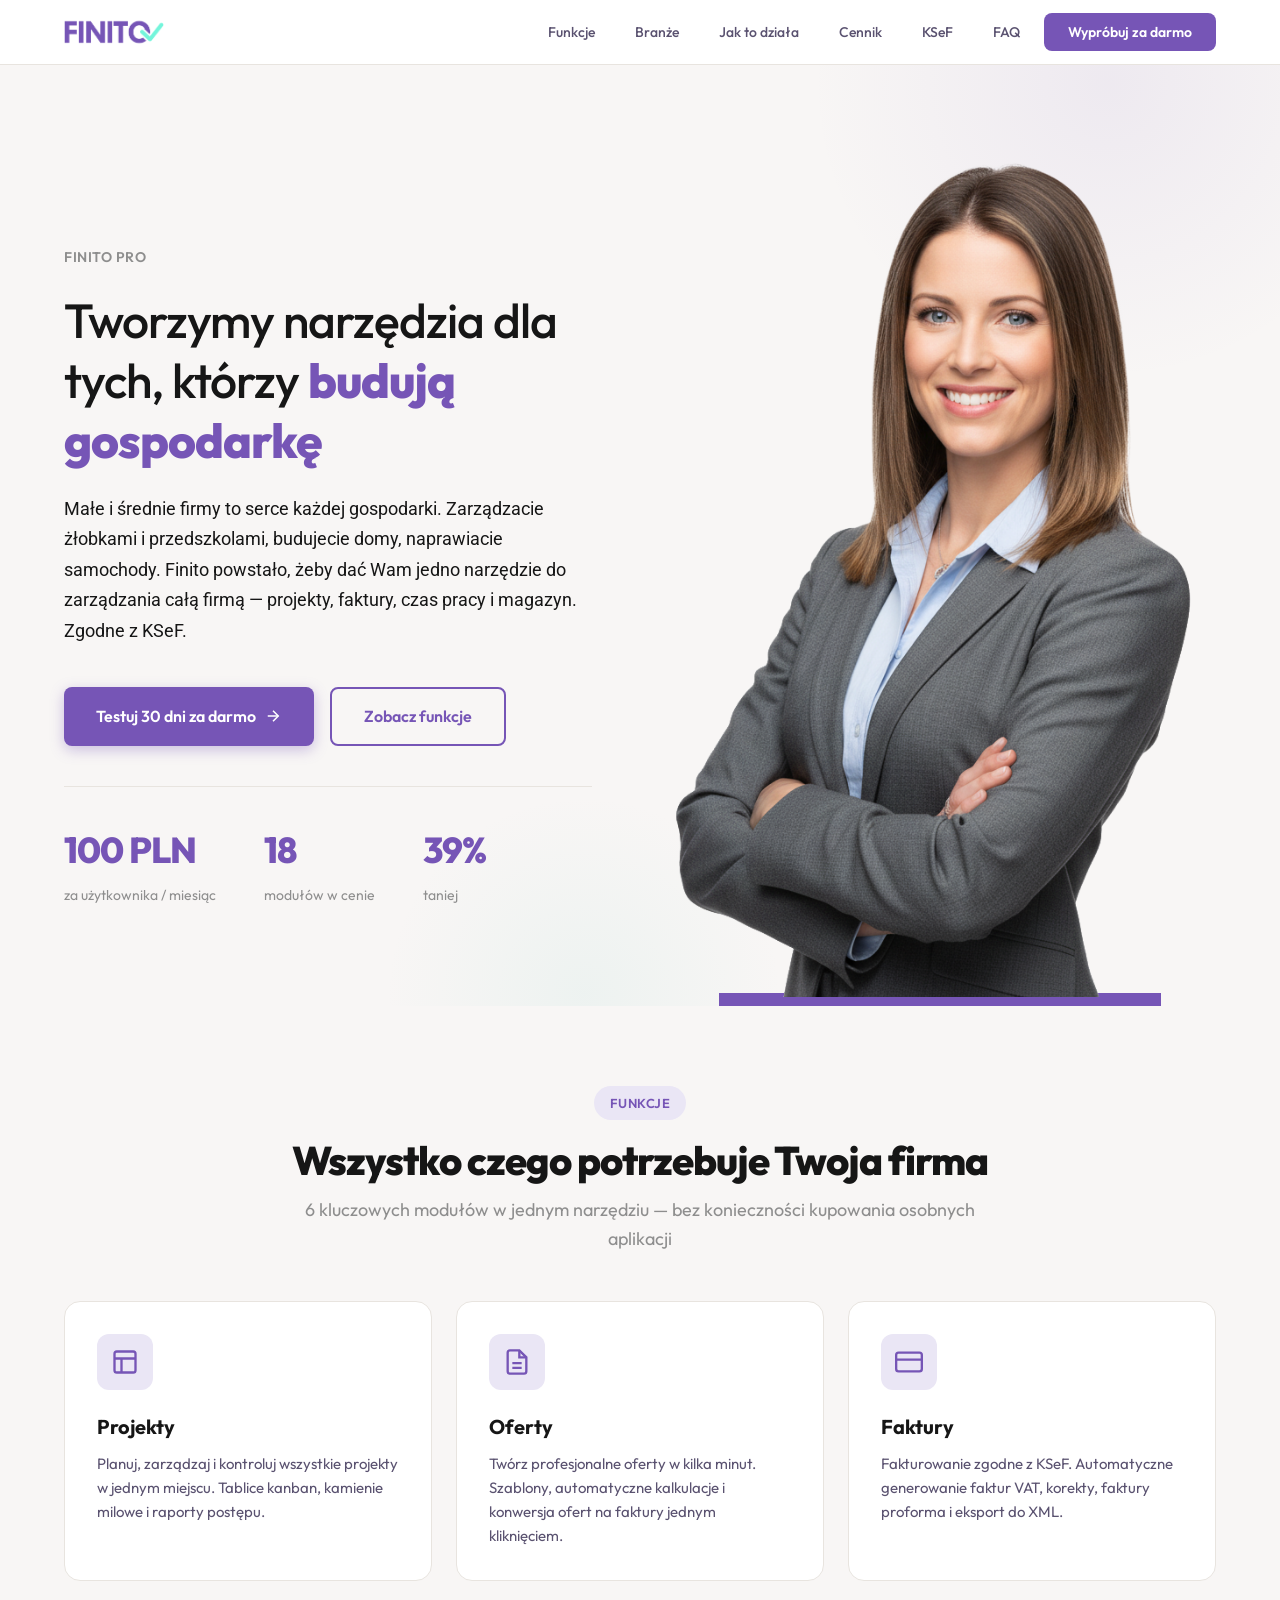
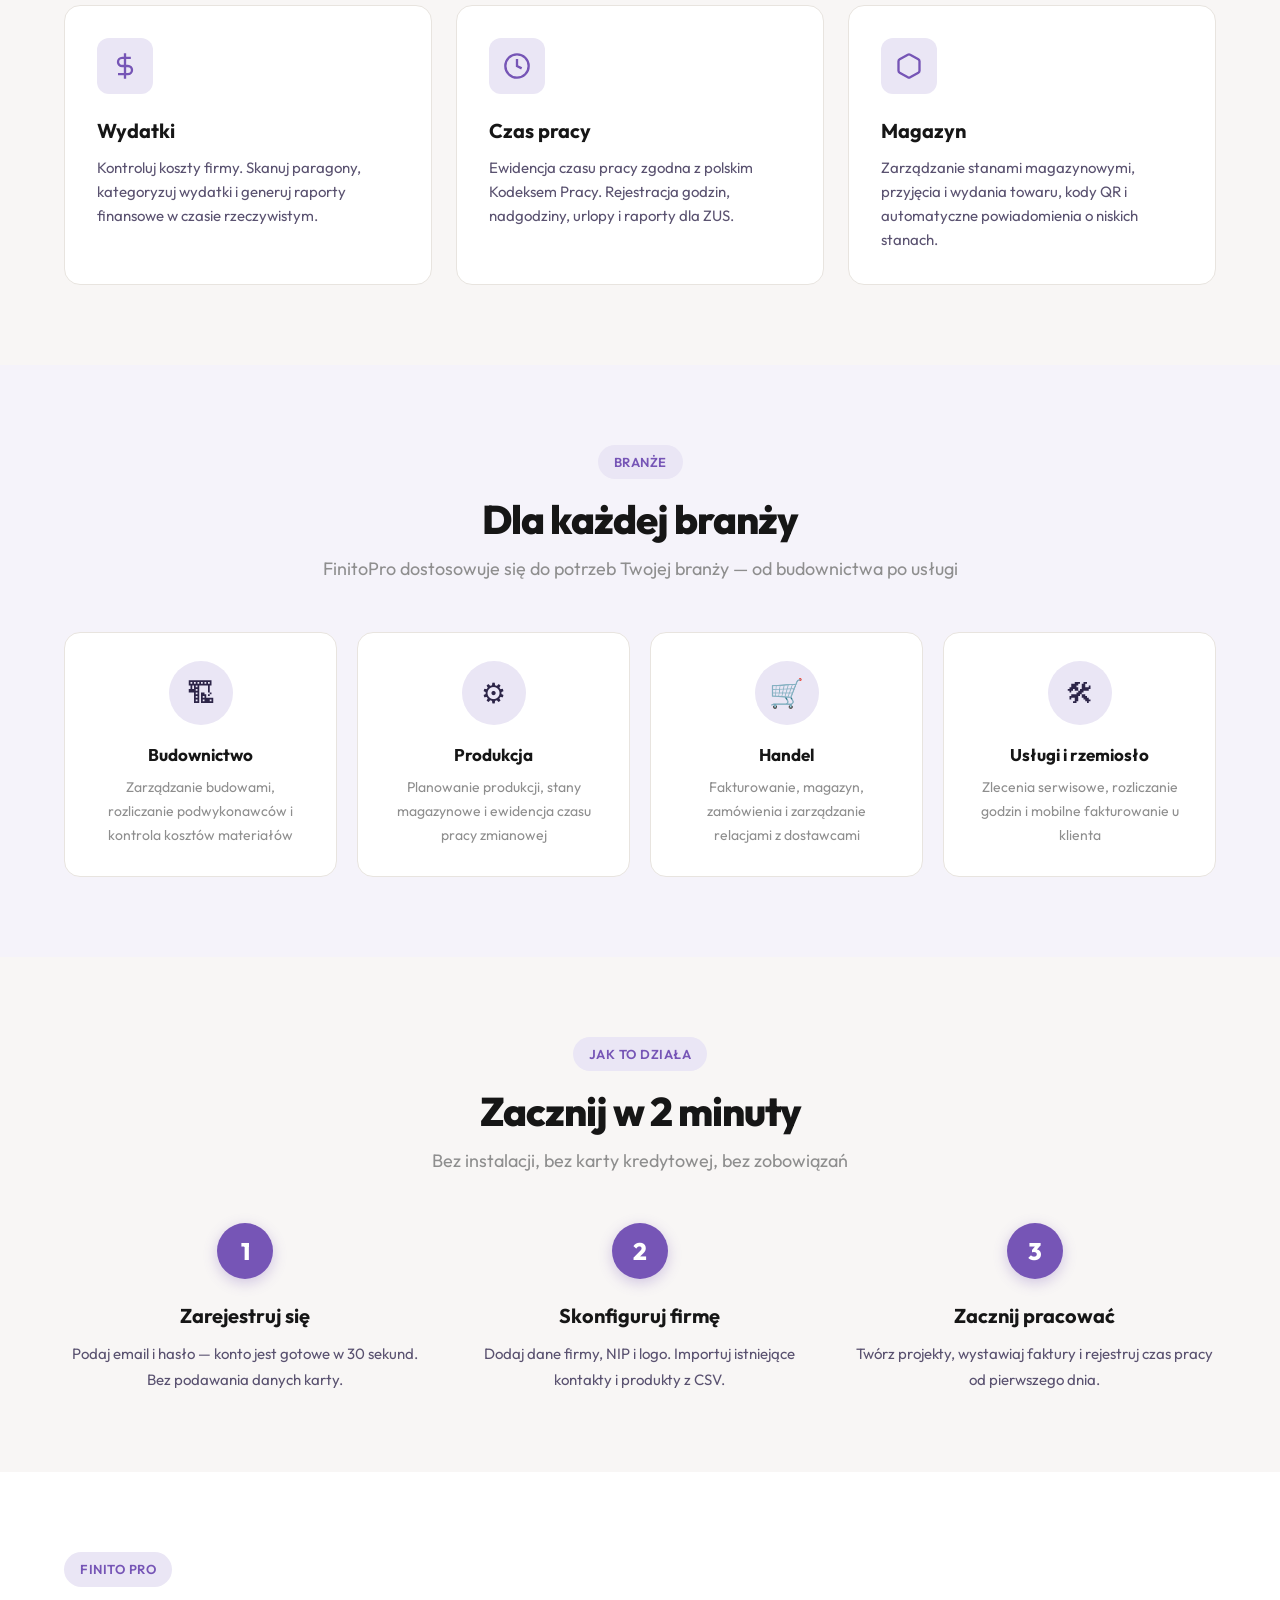
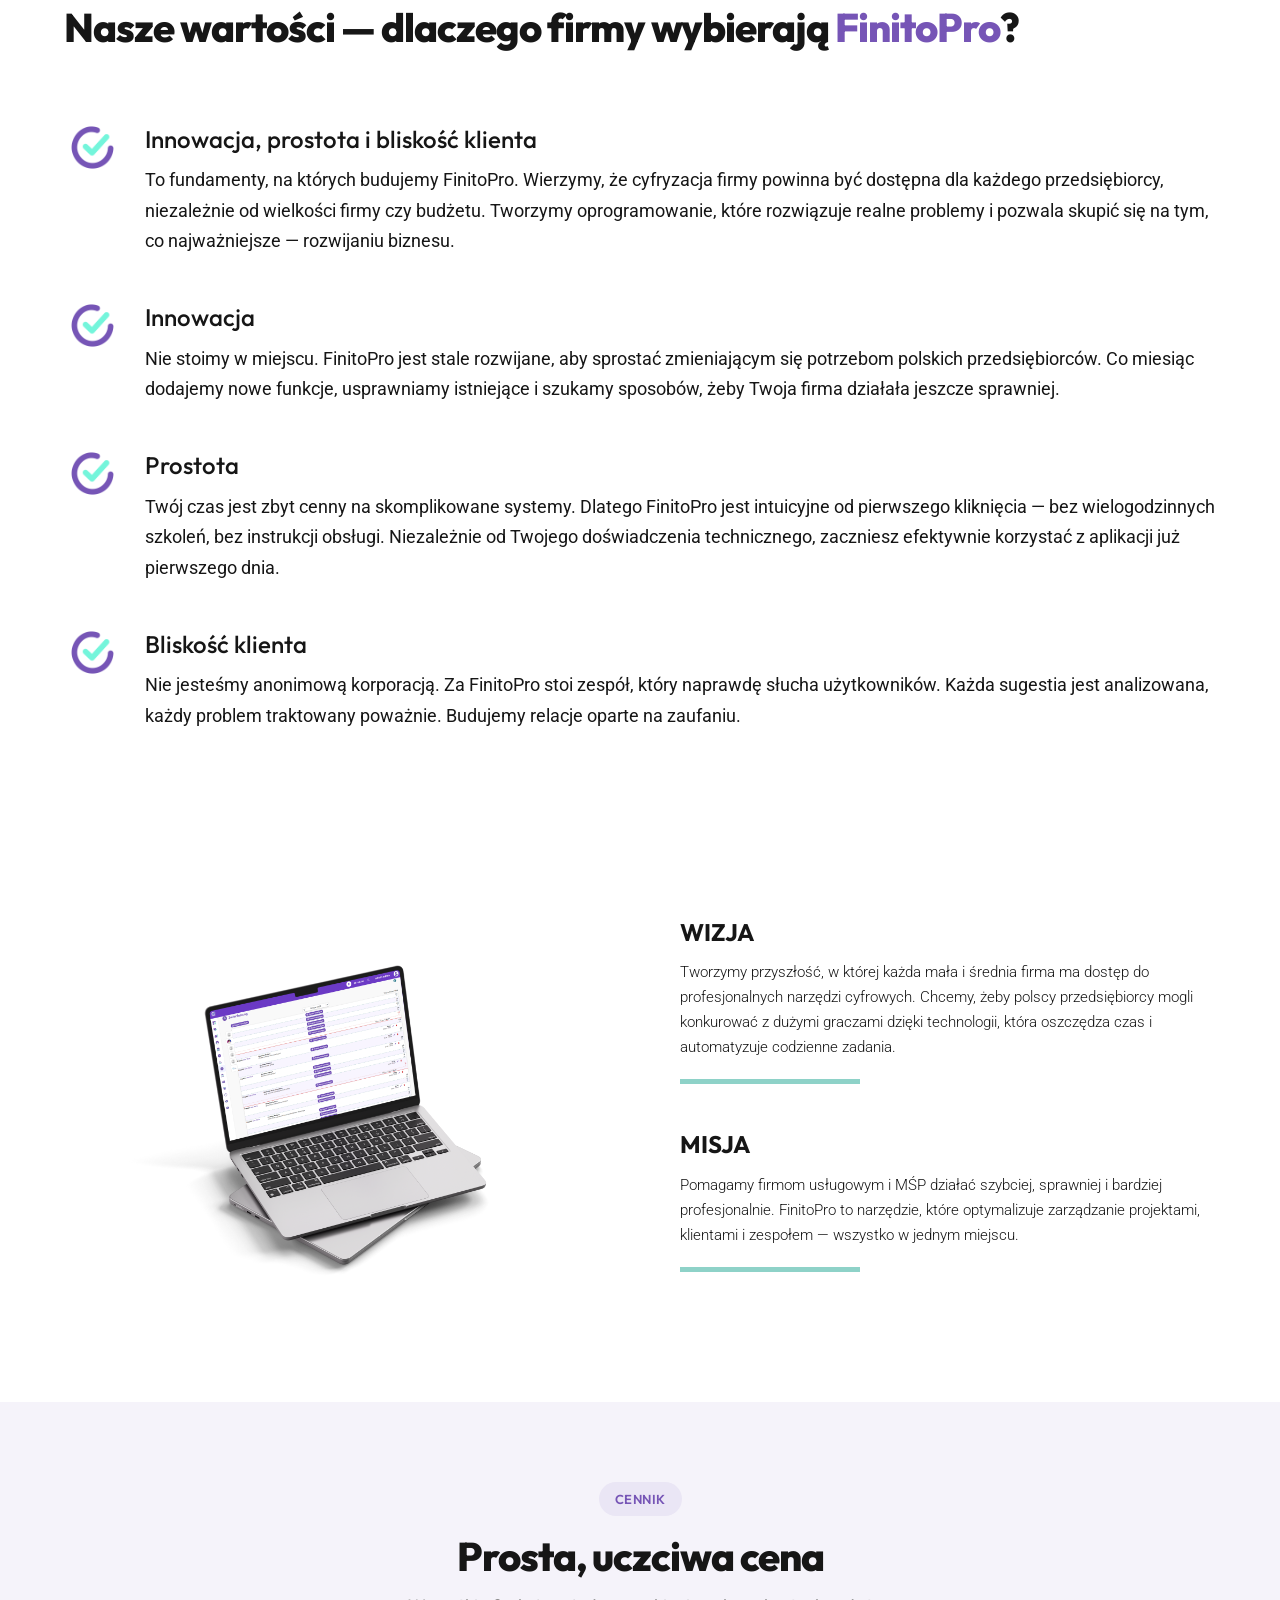
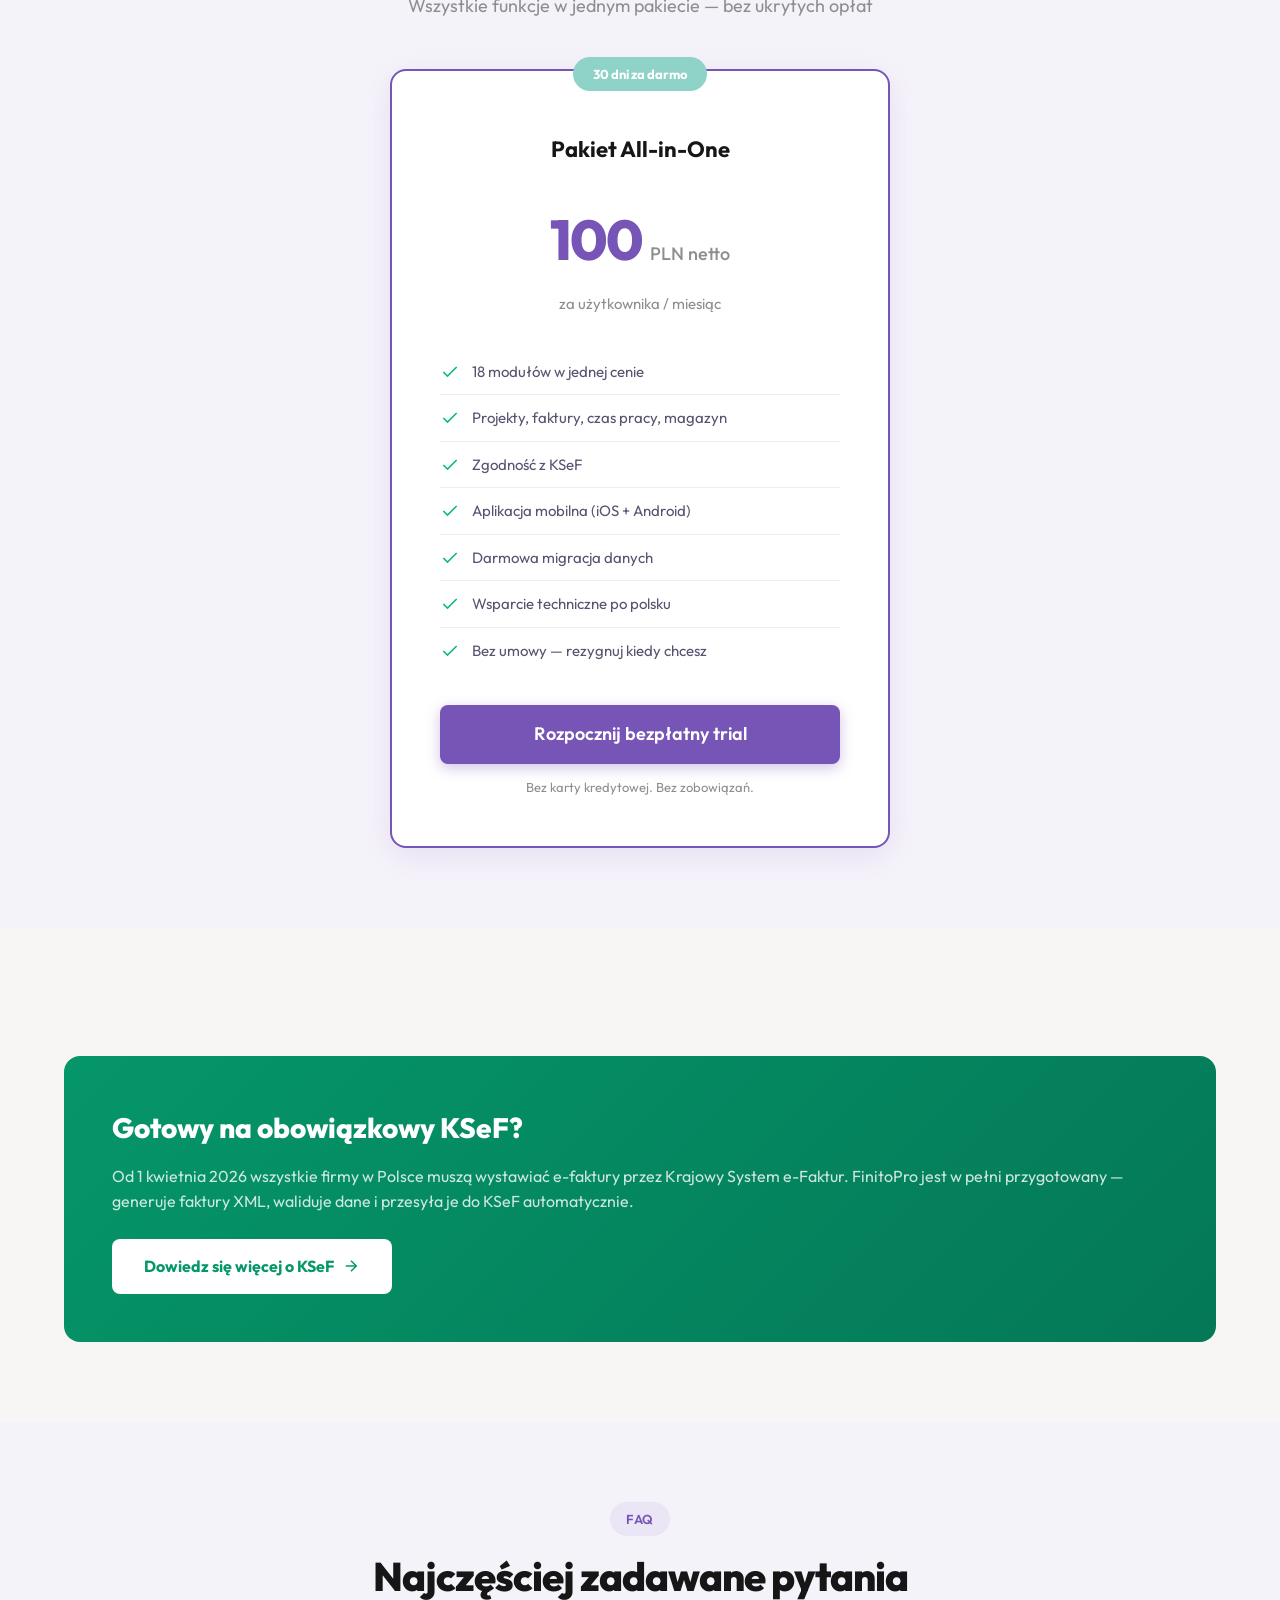
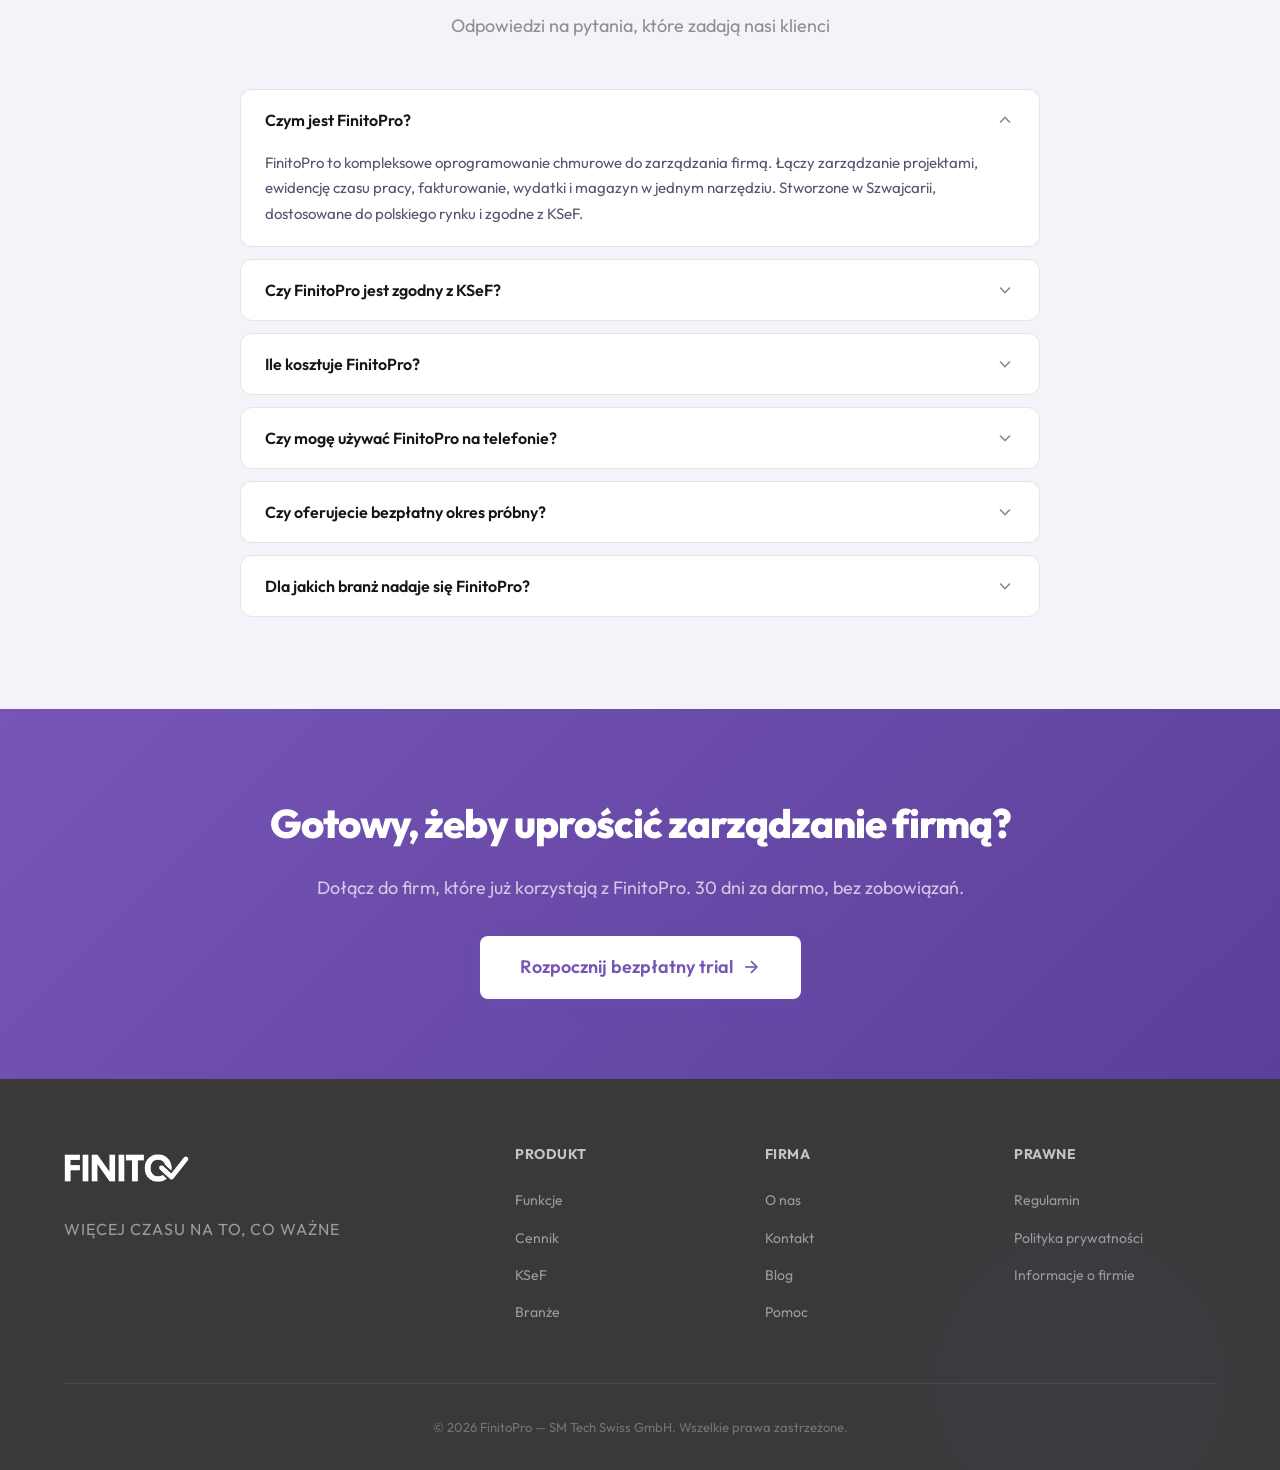
==== index.html @ 20d70a12 "FinitoPro PL SEO - strona z poprawkami SEO i podstrona KSeF - Strona główna z designem dopasowanym d" ====
<!DOCTYPE html>
<html lang="pl">
<head>
  <meta charset="UTF-8">
  <meta name="viewport" content="width=device-width, initial-scale=1.0">

  <!-- SEO: Optimized title tag with brand + USP -->
  <title>FinitoPro — Zarządzanie projektami, czasem pracy i fakturami dla MŚP</title>

  <!-- SEO: Optimized meta description with Polish keywords + CTA -->
  <meta name="description" content="Kompleksowe oprogramowanie dla MŚP. Projekty, czas pracy, faktury, magazyn i wydatki w jednym narzędziu. Zgodne z KSeF. Testuj 30 dni za darmo!">

  <!-- SEO: Keywords meta (low weight but still used) -->
  <meta name="keywords" content="oprogramowanie dla MŚP, program do zarządzania firmą, ewidencja czasu pracy, program do fakturowania, KSeF, zarządzanie projektami, program all-in-one, oprogramowanie chmurowe">

  <!-- SEO: Hreflang tags between .pl and .ch -->
  <link rel="alternate" hreflang="pl" href="https://finitopro.pl/">
  <link rel="alternate" hreflang="de-CH" href="https://finitopro.ch/">
  <link rel="alternate" hreflang="x-default" href="https://finitopro.pl/">

  <!-- SEO: Canonical -->
  <link rel="canonical" href="https://finitopro.pl/">

  <!-- Open Graph -->
  <meta property="og:type" content="website">
  <meta property="og:title" content="FinitoPro — Zarządzanie firmą z jednego narzędzia">
  <meta property="og:description" content="Projekty, faktury, czas pracy i magazyn w jednym. Szwajcarska jakość, polska obsługa. 30 dni za darmo!">
  <meta property="og:url" content="https://finitopro.pl/">
  <meta property="og:site_name" content="FinitoPro">
  <meta property="og:locale" content="pl_PL">

  <!-- Twitter Card -->
  <meta name="twitter:card" content="summary_large_image">
  <meta name="twitter:title" content="FinitoPro — Zarządzanie firmą z jednego narzędzia">
  <meta name="twitter:description" content="Projekty, faktury, czas pracy i magazyn w jednym. Testuj 30 dni za darmo!">

  <!-- Fonts -->
  <link rel="preconnect" href="https://fonts.googleapis.com">
  <link rel="preconnect" href="https://fonts.gstatic.com" crossorigin>
  <link href="https://fonts.googleapis.com/css2?family=Outfit:wght@300;400;500;600;700;800&family=Roboto:wght@400;500&display=swap" rel="stylesheet">

  <!-- Styles -->
  <link rel="stylesheet" href="css/style.css">

  <!-- Schema.org: Organization -->
  <script type="application/ld+json">
  {
    "@context": "https://schema.org",
    "@type": "Organization",
    "name": "FinitoPro",
    "url": "https://finitopro.pl",
    "logo": "https://finitopro.pl/images/logo.svg",
    "description": "Szwajcarskie oprogramowanie do zarządzania firmą — projekty, faktury, czas pracy i magazyn w jednym narzędziu.",
    "address": {
      "@type": "PostalAddress",
      "addressCountry": "CH"
    },
    "sameAs": [
      "https://finitopro.ch",
      "https://www.linkedin.com/company/finitopro",
      "https://www.instagram.com/finitopro"
    ]
  }
  </script>

  <!-- Schema.org: SoftwareApplication -->
  <script type="application/ld+json">
  {
    "@context": "https://schema.org",
    "@type": "SoftwareApplication",
    "name": "FinitoPro",
    "operatingSystem": "Web, iOS, Android",
    "applicationCategory": "BusinessApplication",
    "description": "Kompleksowe oprogramowanie dla MŚP do zarządzania projektami, fakturami, czasem pracy i magazynem.",
    "offers": {
      "@type": "Offer",
      "price": "100",
      "priceCurrency": "PLN",
      "priceValidUntil": "2026-12-31",
      "url": "https://finitopro.pl/#cennik"
    },
    "aggregateRating": {
      "@type": "AggregateRating",
      "ratingValue": "4.7",
      "ratingCount": "320",
      "bestRating": "5"
    }
  }
  </script>

  <!-- Schema.org: FAQPage -->
  <script type="application/ld+json">
  {
    "@context": "https://schema.org",
    "@type": "FAQPage",
    "mainEntity": [
      {
        "@type": "Question",
        "name": "Czym jest FinitoPro?",
        "acceptedAnswer": {
          "@type": "Answer",
          "text": "FinitoPro to kompleksowe oprogramowanie chmurowe do zarządzania firmą. Łączy zarządzanie projektami, ewidencję czasu pracy, fakturowanie, wydatki i magazyn w jednym narzędziu. Stworzone w Szwajcarii, dostosowane do polskiego rynku i zgodne z KSeF."
        }
      },
      {
        "@type": "Question",
        "name": "Czy FinitoPro jest zgodny z KSeF?",
        "acceptedAnswer": {
          "@type": "Answer",
          "text": "Tak, FinitoPro wspiera Krajowy System e-Faktur (KSeF). Generuje faktury w formacie XML zgodnym z wymaganiami Ministerstwa Finansów, automatycznie waliduje dane i przesyła faktury do systemu KSeF."
        }
      },
      {
        "@type": "Question",
        "name": "Ile kosztuje FinitoPro?",
        "acceptedAnswer": {
          "@type": "Answer",
          "text": "FinitoPro kosztuje 100 PLN netto za użytkownika miesięcznie. W cenie zawarte jest wszystkie 18 modułów, wsparcie techniczne i aktualizacje. Dostępny jest 30-dniowy bezpłatny okres próbny bez podawania karty."
        }
      },
      {
        "@type": "Question",
        "name": "Czy mogę używać FinitoPro na telefonie?",
        "acceptedAnswer": {
          "@type": "Answer",
          "text": "Tak, FinitoPro działa w przeglądarce na każdym urządzeniu — komputerze, tablecie i smartfonie. Dodatkowo dostępna jest dedykowana aplikacja mobilna na iOS i Android."
        }
      },
      {
        "@type": "Question",
        "name": "Czy oferujecie bezpłatny okres próbny?",
        "acceptedAnswer": {
          "@type": "Answer",
          "text": "Tak, FinitoPro oferuje 30-dniowy bezpłatny okres próbny ze wszystkimi funkcjami. Nie wymagamy podawania karty kredytowej. Po zakończeniu trialu możesz wykupić subskrypcję lub zrezygnować bez zobowiązań."
        }
      },
      {
        "@type": "Question",
        "name": "Dla jakich branż nadaje się FinitoPro?",
        "acceptedAnswer": {
          "@type": "Answer",
          "text": "FinitoPro sprawdza się w wielu branżach: budownictwo, produkcja, handel, usługi, rzemiosło (malarze, elektrycy, hydraulicy), firmy IT i wiele innych. Każda firma, która potrzebuje zarządzać projektami, czasem i fakturami, skorzysta z FinitoPro."
        }
      }
    ]
  }
  </script>
</head>
<body>

<!-- Navigation -->
<nav class="navbar" id="navbar">
  <div class="nav-container">
    <a href="/" class="nav-logo" aria-label="FinitoPro - strona główna">
      <img src="images/logo.png" alt="FinitoPro logo" height="40" style="height: 40px; width: auto;">
    </a>

    <ul class="nav-links" id="navLinks">
      <li><a href="#funkcje">Funkcje</a></li>
      <li><a href="#branze">Branże</a></li>
      <li><a href="#jak-to-dziala">Jak to działa</a></li>
      <li><a href="#cennik">Cennik</a></li>
      <li><a href="/ksef/">KSeF</a></li>
      <li><a href="#faq">FAQ</a></li>
      <li><a href="https://app.finitopro.ch/login" class="nav-cta">Wypróbuj za darmo</a></li>
    </ul>

    <button class="nav-toggle" id="navToggle" aria-label="Otwórz menu nawigacji">
      <svg width="24" height="24" viewBox="0 0 24 24" fill="none" stroke="currentColor" stroke-width="2">
        <line x1="3" y1="6" x2="21" y2="6"/><line x1="3" y1="12" x2="21" y2="12"/><line x1="3" y1="18" x2="21" y2="18"/>
      </svg>
    </button>
  </div>
</nav>

<!-- Hero Section -->
<header class="hero">
  <div class="container hero-content">
    <div class="hero-text">
      <div class="hero-badge">Finito Pro</div>

      <!-- SEO: H1 with main keyword -->
      <h1>Tworzymy narzędzia dla tych, którzy <span class="highlight">budują gospodarkę</span></h1>

      <p class="hero-subtitle">Małe i średnie firmy to serce każdej gospodarki. Zarządzacie żłobkami i przedszkolami, budujecie domy, naprawiacie samochody. Finito powstało, żeby dać Wam jedno narzędzie do zarządzania całą firmą — projekty, faktury, czas pracy i magazyn. Zgodne z KSeF.</p>

      <div class="hero-buttons">
        <a href="https://app.finitopro.ch/register" class="btn btn-primary">
          Testuj 30 dni za darmo
          <svg width="18" height="18" viewBox="0 0 24 24" fill="none" stroke="currentColor" stroke-width="2"><path d="M5 12h14"/><path d="M12 5l7 7-7 7"/></svg>
        </a>
        <a href="#funkcje" class="btn btn-secondary">
          Zobacz funkcje
        </a>
      </div>

      <div class="hero-stats">
        <div class="hero-stat">
          <div class="hero-stat-value">100 PLN</div>
          <div class="hero-stat-label">za użytkownika / miesiąc</div>
        </div>
        <div class="hero-stat">
          <div class="hero-stat-value">18</div>
          <div class="hero-stat-label">modułów w cenie</div>
        </div>
        <div class="hero-stat">
          <div class="hero-stat-value">39%</div>
          <div class="hero-stat-label">taniej</div>
        </div>
      </div>
    </div>

    <div class="hero-image">
      <img src="images/hero-woman.png" alt="Profesjonalna kobieta biznesu korzystająca z FinitoPro — oprogramowania do zarządzania firmą" width="496" height="764">
      <div class="hero-image-bar"></div>
    </div>
  </div>
</header>

<!-- Modules / Features -->
<section class="section" id="funkcje">
  <div class="container">
    <div class="section-header">
      <div class="section-badge">Funkcje</div>
      <h2 class="section-title">Wszystko czego potrzebuje Twoja firma</h2>
      <p class="section-subtitle">6 kluczowych modułów w jednym narzędziu — bez konieczności kupowania osobnych aplikacji</p>
    </div>

    <div class="modules-grid">
      <div class="module-card">
        <div class="module-icon">
          <svg viewBox="0 0 24 24" fill="none" stroke="currentColor" stroke-width="2"><rect x="3" y="3" width="18" height="18" rx="2"/><path d="M3 9h18"/><path d="M9 21V9"/></svg>
        </div>
        <h3>Projekty</h3>
        <p>Planuj, zarządzaj i kontroluj wszystkie projekty w jednym miejscu. Tablice kanban, kamienie milowe i raporty postępu.</p>
      </div>

      <div class="module-card">
        <div class="module-icon">
          <svg viewBox="0 0 24 24" fill="none" stroke="currentColor" stroke-width="2"><path d="M14 2H6a2 2 0 0 0-2 2v16a2 2 0 0 0 2 2h12a2 2 0 0 0 2-2V8z"/><polyline points="14,2 14,8 20,8"/><line x1="16" y1="13" x2="8" y2="13"/><line x1="16" y1="17" x2="8" y2="17"/></svg>
        </div>
        <h3>Oferty</h3>
        <p>Twórz profesjonalne oferty w kilka minut. Szablony, automatyczne kalkulacje i konwersja ofert na faktury jednym kliknięciem.</p>
      </div>

      <div class="module-card">
        <div class="module-icon">
          <svg viewBox="0 0 24 24" fill="none" stroke="currentColor" stroke-width="2"><rect x="1" y="4" width="22" height="16" rx="2"/><line x1="1" y1="10" x2="23" y2="10"/></svg>
        </div>
        <h3>Faktury</h3>
        <p>Fakturowanie zgodne z KSeF. Automatyczne generowanie faktur VAT, korekty, faktury proforma i eksport do XML.</p>
      </div>

      <div class="module-card">
        <div class="module-icon">
          <svg viewBox="0 0 24 24" fill="none" stroke="currentColor" stroke-width="2"><line x1="12" y1="1" x2="12" y2="23"/><path d="M17 5H9.5a3.5 3.5 0 0 0 0 7h5a3.5 3.5 0 0 1 0 7H6"/></svg>
        </div>
        <h3>Wydatki</h3>
        <p>Kontroluj koszty firmy. Skanuj paragony, kategoryzuj wydatki i generuj raporty finansowe w czasie rzeczywistym.</p>
      </div>

      <div class="module-card">
        <div class="module-icon">
          <svg viewBox="0 0 24 24" fill="none" stroke="currentColor" stroke-width="2"><circle cx="12" cy="12" r="10"/><polyline points="12,6 12,12 16,14"/></svg>
        </div>
        <h3>Czas pracy</h3>
        <p>Ewidencja czasu pracy zgodna z polskim Kodeksem Pracy. Rejestracja godzin, nadgodziny, urlopy i raporty dla ZUS.</p>
      </div>

      <div class="module-card">
        <div class="module-icon">
          <svg viewBox="0 0 24 24" fill="none" stroke="currentColor" stroke-width="2"><path d="M21 16V8a2 2 0 0 0-1-1.73l-7-4a2 2 0 0 0-2 0l-7 4A2 2 0 0 0 3 8v8a2 2 0 0 0 1 1.73l7 4a2 2 0 0 0 2 0l7-4A2 2 0 0 0 21 16z"/></svg>
        </div>
        <h3>Magazyn</h3>
        <p>Zarządzanie stanami magazynowymi, przyjęcia i wydania towaru, kody QR i automatyczne powiadomienia o niskich stanach.</p>
      </div>
    </div>
  </div>
</section>

<!-- Industries -->
<section class="section" id="branze" style="background: var(--primary-bg-light);">
  <div class="container">
    <div class="section-header">
      <div class="section-badge">Branże</div>
      <h2 class="section-title">Dla każdej branży</h2>
      <p class="section-subtitle">FinitoPro dostosowuje się do potrzeb Twojej branży — od budownictwa po usługi</p>
    </div>

    <div class="industries-grid">
      <div class="industry-card">
        <div class="industry-icon" aria-hidden="true">&#127959;</div>
        <h3>Budownictwo</h3>
        <p>Zarządzanie budowami, rozliczanie podwykonawców i kontrola kosztów materiałów</p>
      </div>
      <div class="industry-card">
        <div class="industry-icon" aria-hidden="true">&#9881;</div>
        <h3>Produkcja</h3>
        <p>Planowanie produkcji, stany magazynowe i ewidencja czasu pracy zmianowej</p>
      </div>
      <div class="industry-card">
        <div class="industry-icon" aria-hidden="true">&#128722;</div>
        <h3>Handel</h3>
        <p>Fakturowanie, magazyn, zamówienia i zarządzanie relacjami z dostawcami</p>
      </div>
      <div class="industry-card">
        <div class="industry-icon" aria-hidden="true">&#128736;</div>
        <h3>Usługi i rzemiosło</h3>
        <p>Zlecenia serwisowe, rozliczanie godzin i mobilne fakturowanie u klienta</p>
      </div>
    </div>
  </div>
</section>

<!-- How It Works -->
<section class="section" id="jak-to-dziala">
  <div class="container">
    <div class="section-header">
      <div class="section-badge">Jak to działa</div>
      <h2 class="section-title">Zacznij w 2 minuty</h2>
      <p class="section-subtitle">Bez instalacji, bez karty kredytowej, bez zobowiązań</p>
    </div>

    <div class="steps-grid">
      <div class="step-card">
        <div class="step-number">1</div>
        <h3>Zarejestruj się</h3>
        <p>Podaj email i hasło — konto jest gotowe w 30 sekund. Bez podawania danych karty.</p>
      </div>
      <div class="step-card">
        <div class="step-number">2</div>
        <h3>Skonfiguruj firmę</h3>
        <p>Dodaj dane firmy, NIP i logo. Importuj istniejące kontakty i produkty z CSV.</p>
      </div>
      <div class="step-card">
        <div class="step-number">3</div>
        <h3>Zacznij pracować</h3>
        <p>Twórz projekty, wystawiaj faktury i rejestruj czas pracy od pierwszego dnia.</p>
      </div>
    </div>
  </div>
</section>

<!-- Values Section (matching Figma design) -->
<section class="section" style="background: var(--bg-white);">
  <div class="container">
    <div class="section-header" style="text-align: left; max-width: 100%;">
      <div class="section-badge">Finito Pro</div>
      <h2 class="section-title">Nasze wartości — dlaczego firmy wybierają <span style="font-weight: 800; color: var(--primary);">FinitoPro</span>?</h2>
    </div>

    <div style="max-width: 1200px;">
      <div class="values-item">
        <div class="values-icon">
          <img src="images/checkmark.png" alt="Ikona wartości FinitoPro" width="57" height="57">
        </div>
        <div>
          <h3>Innowacja, prostota i bliskość klienta</h3>
          <p>To fundamenty, na których budujemy FinitoPro. Wierzymy, że cyfryzacja firmy powinna być dostępna dla każdego przedsiębiorcy, niezależnie od wielkości firmy czy budżetu. Tworzymy oprogramowanie, które rozwiązuje realne problemy i pozwala skupić się na tym, co najważniejsze — rozwijaniu biznesu.</p>
        </div>
      </div>

      <div class="values-item">
        <div class="values-icon">
          <img src="images/checkmark.png" alt="Ikona innowacji" width="57" height="57">
        </div>
        <div>
          <h3>Innowacja</h3>
          <p>Nie stoimy w miejscu. FinitoPro jest stale rozwijane, aby sprostać zmieniającym się potrzebom polskich przedsiębiorców. Co miesiąc dodajemy nowe funkcje, usprawniamy istniejące i szukamy sposobów, żeby Twoja firma działała jeszcze sprawniej.</p>
        </div>
      </div>

      <div class="values-item">
        <div class="values-icon">
          <img src="images/checkmark.png" alt="Ikona prostoty" width="57" height="57">
        </div>
        <div>
          <h3>Prostota</h3>
          <p>Twój czas jest zbyt cenny na skomplikowane systemy. Dlatego FinitoPro jest intuicyjne od pierwszego kliknięcia — bez wielogodzinnych szkoleń, bez instrukcji obsługi. Niezależnie od Twojego doświadczenia technicznego, zaczniesz efektywnie korzystać z aplikacji już pierwszego dnia.</p>
        </div>
      </div>

      <div class="values-item">
        <div class="values-icon">
          <img src="images/checkmark.png" alt="Ikona bliskości klienta" width="57" height="57">
        </div>
        <div>
          <h3>Bliskość klienta</h3>
          <p>Nie jesteśmy anonimową korporacją. Za FinitoPro stoi zespół, który naprawdę słucha użytkowników. Każda sugestia jest analizowana, każdy problem traktowany poważnie. Budujemy relacje oparte na zaufaniu.</p>
        </div>
      </div>
    </div>
  </div>
</section>

<!-- Vision & Mission (matching Figma laptop + text layout) -->
<section class="section" style="background: var(--bg-white);">
  <div class="container">
    <div style="display: grid; grid-template-columns: 1fr 1fr; gap: 80px; align-items: start;">
      <div>
        <img src="images/laptop.png" alt="Dashboard FinitoPro — zarządzanie projektami, fakturami i czasem pracy" style="width: 100%; height: auto;">
      </div>
      <div class="vision-grid" style="grid-template-columns: 1fr; gap: 40px;">
        <div class="vision-block">
          <h3>Wizja</h3>
          <p>Tworzymy przyszłość, w której każda mała i średnia firma ma dostęp do profesjonalnych narzędzi cyfrowych. Chcemy, żeby polscy przedsiębiorcy mogli konkurować z dużymi graczami dzięki technologii, która oszczędza czas i automatyzuje codzienne zadania.</p>
          <div class="vision-divider"></div>
        </div>
        <div class="vision-block">
          <h3>Misja</h3>
          <p>Pomagamy firmom usługowym i MŚP działać szybciej, sprawniej i bardziej profesjonalnie. FinitoPro to narzędzie, które optymalizuje zarządzanie projektami, klientami i zespołem — wszystko w jednym miejscu.</p>
          <div class="vision-divider"></div>
        </div>
      </div>
    </div>
  </div>
</section>

<!-- Pricing -->
<section class="section" id="cennik" style="background: var(--primary-bg-light);">
  <div class="container">
    <div class="section-header">
      <div class="section-badge">Cennik</div>
      <h2 class="section-title">Prosta, uczciwa cena</h2>
      <p class="section-subtitle">Wszystkie funkcje w jednym pakiecie — bez ukrytych opłat</p>
    </div>

    <div class="pricing-card">
      <div class="pricing-badge">30 dni za darmo</div>
      <h3 style="font-size: 22px; font-weight: 700; color: var(--text-dark); margin-top: 12px;">Pakiet All-in-One</h3>
      <div class="pricing-price">100 <span>PLN netto</span></div>
      <div class="pricing-period">za użytkownika / miesiąc</div>

      <ul class="pricing-features">
        <li>
          <svg viewBox="0 0 24 24" fill="none" stroke="currentColor" stroke-width="2"><polyline points="20,6 9,17 4,12"/></svg>
          18 modułów w jednej cenie
        </li>
        <li>
          <svg viewBox="0 0 24 24" fill="none" stroke="currentColor" stroke-width="2"><polyline points="20,6 9,17 4,12"/></svg>
          Projekty, faktury, czas pracy, magazyn
        </li>
        <li>
          <svg viewBox="0 0 24 24" fill="none" stroke="currentColor" stroke-width="2"><polyline points="20,6 9,17 4,12"/></svg>
          Zgodność z KSeF
        </li>
        <li>
          <svg viewBox="0 0 24 24" fill="none" stroke="currentColor" stroke-width="2"><polyline points="20,6 9,17 4,12"/></svg>
          Aplikacja mobilna (iOS + Android)
        </li>
        <li>
          <svg viewBox="0 0 24 24" fill="none" stroke="currentColor" stroke-width="2"><polyline points="20,6 9,17 4,12"/></svg>
          Darmowa migracja danych
        </li>
        <li>
          <svg viewBox="0 0 24 24" fill="none" stroke="currentColor" stroke-width="2"><polyline points="20,6 9,17 4,12"/></svg>
          Wsparcie techniczne po polsku
        </li>
        <li>
          <svg viewBox="0 0 24 24" fill="none" stroke="currentColor" stroke-width="2"><polyline points="20,6 9,17 4,12"/></svg>
          Bez umowy — rezygnuj kiedy chcesz
        </li>
      </ul>

      <a href="https://app.finitopro.ch/register" class="btn btn-primary" style="width: 100%; justify-content: center; font-size: 18px;">
        Rozpocznij bezpłatny trial
      </a>
      <p style="font-size: 13px; color: var(--text-muted); margin-top: 12px;">Bez karty kredytowej. Bez zobowiązań.</p>
    </div>
  </div>
</section>

<!-- KSeF Banner -->
<section class="section">
  <div class="container">
    <div class="ksef-banner">
      <div class="ksef-banner-content">
        <h3>Gotowy na obowiązkowy KSeF?</h3>
        <p>Od 1 kwietnia 2026 wszystkie firmy w Polsce muszą wystawiać e-faktury przez Krajowy System e-Faktur. FinitoPro jest w pełni przygotowany — generuje faktury XML, waliduje dane i przesyła je do KSeF automatycznie.</p>
        <a href="/ksef/" class="btn btn-white">
          Dowiedz się więcej o KSeF
          <svg width="18" height="18" viewBox="0 0 24 24" fill="none" stroke="currentColor" stroke-width="2"><path d="M5 12h14"/><path d="M12 5l7 7-7 7"/></svg>
        </a>
      </div>
    </div>
  </div>
</section>

<!-- FAQ -->
<section class="section" id="faq" style="background: var(--primary-bg-light);">
  <div class="container">
    <div class="section-header">
      <div class="section-badge">FAQ</div>
      <h2 class="section-title">Najczęściej zadawane pytania</h2>
      <p class="section-subtitle">Odpowiedzi na pytania, które zadają nasi klienci</p>
    </div>

    <div class="faq-list">
      <div class="faq-item active">
        <button class="faq-question" aria-expanded="true">
          Czym jest FinitoPro?
          <svg viewBox="0 0 24 24" fill="none" stroke="currentColor" stroke-width="2"><path d="M6 9l6 6 6-6"/></svg>
        </button>
        <div class="faq-answer">
          FinitoPro to kompleksowe oprogramowanie chmurowe do zarządzania firmą. Łączy zarządzanie projektami, ewidencję czasu pracy, fakturowanie, wydatki i magazyn w jednym narzędziu. Stworzone w Szwajcarii, dostosowane do polskiego rynku i zgodne z KSeF.
        </div>
      </div>

      <div class="faq-item">
        <button class="faq-question" aria-expanded="false">
          Czy FinitoPro jest zgodny z KSeF?
          <svg viewBox="0 0 24 24" fill="none" stroke="currentColor" stroke-width="2"><path d="M6 9l6 6 6-6"/></svg>
        </button>
        <div class="faq-answer">
          Tak, FinitoPro wspiera Krajowy System e-Faktur (KSeF). Generuje faktury w formacie XML zgodnym z wymaganiami Ministerstwa Finansów, automatycznie waliduje dane i przesyła faktury do systemu KSeF.
        </div>
      </div>

      <div class="faq-item">
        <button class="faq-question" aria-expanded="false">
          Ile kosztuje FinitoPro?
          <svg viewBox="0 0 24 24" fill="none" stroke="currentColor" stroke-width="2"><path d="M6 9l6 6 6-6"/></svg>
        </button>
        <div class="faq-answer">
          FinitoPro kosztuje 100 PLN netto za użytkownika miesięcznie. W cenie zawarte jest wszystkie 18 modułów, wsparcie techniczne i aktualizacje. Dostępny jest 30-dniowy bezpłatny okres próbny bez podawania karty.
        </div>
      </div>

      <div class="faq-item">
        <button class="faq-question" aria-expanded="false">
          Czy mogę używać FinitoPro na telefonie?
          <svg viewBox="0 0 24 24" fill="none" stroke="currentColor" stroke-width="2"><path d="M6 9l6 6 6-6"/></svg>
        </button>
        <div class="faq-answer">
          Tak, FinitoPro działa w przeglądarce na każdym urządzeniu — komputerze, tablecie i smartfonie. Dodatkowo dostępna jest dedykowana aplikacja mobilna na iOS i Android.
        </div>
      </div>

      <div class="faq-item">
        <button class="faq-question" aria-expanded="false">
          Czy oferujecie bezpłatny okres próbny?
          <svg viewBox="0 0 24 24" fill="none" stroke="currentColor" stroke-width="2"><path d="M6 9l6 6 6-6"/></svg>
        </button>
        <div class="faq-answer">
          Tak, FinitoPro oferuje 30-dniowy bezpłatny okres próbny ze wszystkimi funkcjami. Nie wymagamy podawania karty kredytowej. Po zakończeniu trialu możesz wykupić subskrypcję lub zrezygnować bez zobowiązań.
        </div>
      </div>

      <div class="faq-item">
        <button class="faq-question" aria-expanded="false">
          Dla jakich branż nadaje się FinitoPro?
          <svg viewBox="0 0 24 24" fill="none" stroke="currentColor" stroke-width="2"><path d="M6 9l6 6 6-6"/></svg>
        </button>
        <div class="faq-answer">
          FinitoPro sprawdza się w wielu branżach: budownictwo, produkcja, handel, usługi, rzemiosło (malarze, elektrycy, hydraulicy), firmy IT i wiele innych. Każda firma, która potrzebuje zarządzać projektami, czasem i fakturami, skorzysta z FinitoPro.
        </div>
      </div>
    </div>
  </div>
</section>

<!-- CTA -->
<section class="cta-section">
  <div class="container">
    <h2>Gotowy, żeby uprościć zarządzanie firmą?</h2>
    <p>Dołącz do firm, które już korzystają z FinitoPro. 30 dni za darmo, bez zobowiązań.</p>
    <a href="https://app.finitopro.ch/register" class="btn btn-primary">
      Rozpocznij bezpłatny trial
      <svg width="20" height="20" viewBox="0 0 24 24" fill="none" stroke="currentColor" stroke-width="2"><path d="M5 12h14"/><path d="M12 5l7 7-7 7"/></svg>
    </a>
  </div>
</section>

<!-- Footer -->
<footer class="footer">
  <div class="container">
    <div class="footer-grid">
      <div class="footer-brand">
        <a href="/" style="display: block; margin-bottom: 16px;">
          <img src="images/logo.png" alt="FinitoPro" height="50" style="height: 50px; width: auto; filter: brightness(10);">
        </a>
        <p style="text-transform: uppercase; letter-spacing: 1px; font-size: 16px;">Więcej czasu na to, co ważne</p>
      </div>

      <div>
        <h4>Produkt</h4>
        <ul class="footer-links">
          <li><a href="#funkcje">Funkcje</a></li>
          <li><a href="#cennik">Cennik</a></li>
          <li><a href="/ksef/">KSeF</a></li>
          <li><a href="#branze">Branże</a></li>
        </ul>
      </div>

      <div>
        <h4>Firma</h4>
        <ul class="footer-links">
          <li><a href="#">O nas</a></li>
          <li><a href="#">Kontakt</a></li>
          <li><a href="#">Blog</a></li>
          <li><a href="#">Pomoc</a></li>
        </ul>
      </div>

      <div>
        <h4>Prawne</h4>
        <ul class="footer-links">
          <li><a href="#">Regulamin</a></li>
          <li><a href="#">Polityka prywatności</a></li>
          <li><a href="#">Informacje o firmie</a></li>
        </ul>
      </div>
    </div>

    <div class="footer-bottom">
      &copy; 2026 FinitoPro — SM Tech Swiss GmbH. Wszelkie prawa zastrzeżone.
    </div>
  </div>
</footer>

<!-- JavaScript -->
<script>
// Mobile nav toggle
document.getElementById('navToggle').addEventListener('click', function() {
  document.getElementById('navLinks').classList.toggle('open');
});

// Navbar scroll effect
window.addEventListener('scroll', function() {
  document.getElementById('navbar').classList.toggle('scrolled', window.scrollY > 20);
});

// FAQ accordion
document.querySelectorAll('.faq-question').forEach(function(btn) {
  btn.addEventListener('click', function() {
    var item = this.parentElement;
    var isActive = item.classList.contains('active');

    // Close all
    document.querySelectorAll('.faq-item').forEach(function(i) {
      i.classList.remove('active');
      i.querySelector('.faq-question').setAttribute('aria-expanded', 'false');
    });

    // Open clicked if it was closed
    if (!isActive) {
      item.classList.add('active');
      this.setAttribute('aria-expanded', 'true');
    }
  });
});

// Smooth scroll for anchor links
document.querySelectorAll('a[href^="#"]').forEach(function(anchor) {
  anchor.addEventListener('click', function(e) {
    var href = this.getAttribute('href');
    if (href !== '#') {
      e.preventDefault();
      var target = document.querySelector(href);
      if (target) {
        target.scrollIntoView({ behavior: 'smooth', block: 'start' });
        // Close mobile nav
        document.getElementById('navLinks').classList.remove('open');
      }
    }
  });
});
</script>

</body>
</html>
---- css/style.css ----
/* FinitoPro PL — Style Sheet */
/* Palette: Purple theme matching finitopro.pl brand */

:root {
  --primary: #7655b6;
  --primary-dark: #5B3F9A;
  --primary-medium: #8B6BC8;
  --primary-light: #9B7FD4;
  --primary-bg: #eae6f5;
  --primary-bg-light: #f5f3fa;
  --accent: #8ed2c8;
  --accent-orange: #F97316;
  --text-dark: #161616;
  --text: #2d2548;
  --text-secondary: #5a5270;
  --text-muted: #8e8e8e;
  --bg: #f8f6f5;
  --bg-white: #ffffff;
  --border: #e8e4df;
  --border-light: #f0ece8;
  --success: #10B981;
  --success-bg: #ECFDF5;
  --warning: #F59E0B;
  --danger: #EF4444;
  --shadow-sm: 0 1px 2px rgba(118,85,182,0.06);
  --shadow: 0 2px 8px rgba(118,85,182,0.08);
  --shadow-md: 0 4px 16px rgba(118,85,182,0.1);
  --shadow-lg: 0 8px 32px rgba(118,85,182,0.12);
  --radius: 16px;
  --radius-sm: 12px;
  --radius-xs: 8px;
}

* { margin: 0; padding: 0; box-sizing: border-box; }

html { scroll-behavior: smooth; }

body {
  font-family: 'Outfit', -apple-system, BlinkMacSystemFont, sans-serif;
  background: var(--bg);
  color: var(--text);
  line-height: 1.7;
  -webkit-font-smoothing: antialiased;
  -moz-osx-font-smoothing: grayscale;
}

.container {
  max-width: 1200px;
  margin: 0 auto;
  padding: 0 24px;
}

/* ===== NAVIGATION ===== */
.navbar {
  background: rgba(255,255,255,0.92);
  backdrop-filter: blur(20px);
  -webkit-backdrop-filter: blur(20px);
  border-bottom: 1px solid var(--border);
  position: sticky;
  top: 0;
  z-index: 100;
  transition: box-shadow 0.3s ease;
}

.navbar.scrolled {
  box-shadow: var(--shadow-md);
}

.nav-container {
  display: flex;
  align-items: center;
  justify-content: space-between;
  padding: 12px 24px;
  max-width: 1200px;
  margin: 0 auto;
}

.nav-logo {
  display: flex;
  align-items: center;
  gap: 10px;
  text-decoration: none;
  color: var(--primary-dark);
  font-weight: 700;
  font-size: 22px;
  letter-spacing: -0.5px;
}

.nav-logo svg {
  width: 36px;
  height: 36px;
}

.nav-logo span {
  color: var(--primary);
}

.nav-links {
  display: flex;
  align-items: center;
  gap: 8px;
  list-style: none;
}

.nav-links a {
  text-decoration: none;
  color: var(--text-secondary);
  font-size: 14px;
  font-weight: 500;
  padding: 8px 16px;
  border-radius: var(--radius-xs);
  transition: all 0.2s ease;
}

.nav-links a:hover {
  color: var(--primary);
  background: var(--primary-bg-light);
}

.nav-cta {
  background: var(--primary) !important;
  color: white !important;
  padding: 10px 24px !important;
  border-radius: var(--radius-xs) !important;
  font-weight: 600 !important;
}

.nav-cta:hover {
  background: var(--primary-dark) !important;
  transform: translateY(-1px);
}

.nav-toggle {
  display: none;
  background: none;
  border: none;
  cursor: pointer;
  padding: 8px;
  color: var(--text);
}

/* ===== HERO ===== */
.hero {
  background: var(--bg);
  color: var(--text-dark);
  padding: 80px 0 0;
  position: relative;
  overflow: hidden;
}

.hero::before {
  content: '';
  position: absolute;
  top: -30%;
  right: -10%;
  width: 600px;
  height: 600px;
  background: radial-gradient(circle, rgba(118,85,182,0.08) 0%, transparent 70%);
  pointer-events: none;
  animation: blobDrift 20s ease-in-out infinite;
}

.hero::after {
  content: '';
  position: absolute;
  bottom: -20%;
  left: 30%;
  width: 400px;
  height: 400px;
  background: radial-gradient(circle, rgba(142,210,200,0.1) 0%, transparent 70%);
  pointer-events: none;
  animation: blobDrift 15s ease-in-out infinite reverse;
}

@keyframes blobDrift {
  0%, 100% { transform: translate(0, 0) scale(1); }
  33% { transform: translate(30px, -20px) scale(1.05); }
  66% { transform: translate(-20px, 15px) scale(0.95); }
}

.hero-content {
  position: relative;
  z-index: 1;
  display: grid;
  grid-template-columns: 1fr 1fr;
  gap: 48px;
  align-items: center;
}

.hero-text {
  padding-right: 24px;
}

.hero-image {
  position: relative;
}

.hero-image img {
  width: 100%;
  height: auto;
  display: block;
}

.hero-image-bar {
  height: 13px;
  background: var(--primary);
  margin-top: -4px;
  width: 80%;
  margin-left: 10%;
}

.hero-badge {
  display: inline-flex;
  align-items: center;
  gap: 8px;
  font-size: 14px;
  font-weight: 600;
  color: var(--text-muted);
  margin-bottom: 20px;
  text-transform: uppercase;
  letter-spacing: 0.5px;
}

.hero h1 {
  font-size: 48px;
  font-weight: 500;
  letter-spacing: -1px;
  line-height: 1.25;
  margin-bottom: 24px;
  font-family: 'Outfit', sans-serif;
  color: var(--text-dark);
}

.hero h1 .highlight {
  font-weight: 800;
  color: var(--primary);
}

.hero-subtitle {
  font-size: 18px;
  color: var(--text-dark);
  font-weight: 400;
  margin-bottom: 40px;
  line-height: 1.7;
  font-family: 'Roboto', sans-serif;
}

.hero-buttons {
  display: flex;
  gap: 16px;
  flex-wrap: wrap;
}

.btn {
  display: inline-flex;
  align-items: center;
  gap: 8px;
  padding: 14px 32px;
  border-radius: var(--radius-xs);
  font-size: 16px;
  font-weight: 600;
  text-decoration: none;
  transition: all 0.25s ease;
  cursor: pointer;
  border: none;
}

.btn-primary {
  background: var(--primary);
  color: white;
  box-shadow: 0 4px 14px rgba(118,85,182,0.35);
}

.btn-primary:hover {
  background: var(--primary-dark);
  transform: translateY(-2px);
  box-shadow: 0 6px 20px rgba(118,85,182,0.45);
}

.btn-secondary {
  background: transparent;
  color: var(--primary);
  border: 2px solid var(--primary);
}

.btn-secondary:hover {
  background: var(--primary-bg);
  transform: translateY(-2px);
}

.hero-stats {
  display: flex;
  gap: 48px;
  margin-top: 40px;
  padding-top: 32px;
  border-top: 1px solid var(--border);
}

.hero-stat {
  text-align: left;
}

.hero-stat-value {
  font-size: 36px;
  font-weight: 800;
  color: var(--primary);
  letter-spacing: -1px;
}

.hero-stat-label {
  font-size: 14px;
  color: var(--text-muted);
  margin-top: 4px;
}

/* ===== SECTIONS ===== */
.section {
  padding: 80px 0;
}

.section-header {
  text-align: center;
  max-width: 700px;
  margin: 0 auto 48px;
}

.section-badge {
  display: inline-flex;
  align-items: center;
  gap: 6px;
  background: var(--primary-bg);
  color: var(--primary);
  padding: 6px 16px;
  border-radius: 100px;
  font-size: 13px;
  font-weight: 600;
  margin-bottom: 16px;
  text-transform: uppercase;
  letter-spacing: 0.5px;
}

.section-title {
  font-size: 40px;
  font-weight: 800;
  letter-spacing: -1px;
  color: var(--text-dark);
  margin-bottom: 12px;
  line-height: 1.2;
}

.section-subtitle {
  font-size: 18px;
  color: var(--text-muted);
  line-height: 1.6;
}

/* ===== MODULES GRID ===== */
.modules-grid {
  display: grid;
  grid-template-columns: repeat(3, 1fr);
  gap: 24px;
}

.module-card {
  background: var(--bg-white);
  border: 1px solid var(--border);
  border-radius: var(--radius);
  padding: 32px;
  transition: all 0.3s ease;
  position: relative;
  overflow: hidden;
}

.module-card::before {
  content: '';
  position: absolute;
  top: 0;
  left: 0;
  right: 0;
  height: 3px;
  background: linear-gradient(90deg, var(--primary), var(--primary-light));
  transform: scaleX(0);
  transition: transform 0.3s ease;
}

.module-card:hover {
  box-shadow: var(--shadow-md);
  transform: translateY(-4px);
  border-color: var(--primary-bg);
}

.module-card:hover::before {
  transform: scaleX(1);
}

.module-icon {
  width: 56px;
  height: 56px;
  border-radius: var(--radius-sm);
  background: var(--primary-bg);
  display: flex;
  align-items: center;
  justify-content: center;
  margin-bottom: 20px;
  color: var(--primary);
}

.module-icon svg {
  width: 28px;
  height: 28px;
}

.module-card h3 {
  font-size: 20px;
  font-weight: 700;
  margin-bottom: 8px;
  color: var(--text-dark);
}

.module-card p {
  font-size: 15px;
  color: var(--text-secondary);
  line-height: 1.6;
}

/* ===== INDUSTRIES ===== */
.industries-grid {
  display: grid;
  grid-template-columns: repeat(4, 1fr);
  gap: 20px;
}

.industry-card {
  background: var(--bg-white);
  border: 1px solid var(--border);
  border-radius: var(--radius);
  padding: 28px;
  text-align: center;
  transition: all 0.3s ease;
}

.industry-card:hover {
  box-shadow: var(--shadow-md);
  transform: translateY(-4px);
  border-color: var(--primary-bg);
}

.industry-icon {
  width: 64px;
  height: 64px;
  border-radius: 50%;
  background: var(--primary-bg);
  display: flex;
  align-items: center;
  justify-content: center;
  margin: 0 auto 16px;
  font-size: 28px;
}

.industry-card h3 {
  font-size: 17px;
  font-weight: 700;
  margin-bottom: 6px;
  color: var(--text-dark);
}

.industry-card p {
  font-size: 14px;
  color: var(--text-muted);
}

/* ===== HOW IT WORKS ===== */
.steps-grid {
  display: grid;
  grid-template-columns: repeat(3, 1fr);
  gap: 32px;
  position: relative;
}

.step-card {
  text-align: center;
  position: relative;
}

.step-number {
  width: 56px;
  height: 56px;
  border-radius: 50%;
  background: var(--primary);
  color: white;
  font-size: 24px;
  font-weight: 800;
  display: flex;
  align-items: center;
  justify-content: center;
  margin: 0 auto 20px;
  box-shadow: 0 4px 14px rgba(118,85,182,0.3);
}

.step-card h3 {
  font-size: 20px;
  font-weight: 700;
  margin-bottom: 8px;
  color: var(--text-dark);
}

.step-card p {
  font-size: 15px;
  color: var(--text-secondary);
}

/* ===== VALUES ===== */
.values-item {
  display: flex;
  gap: 24px;
  padding: 20px 0;
}

.values-icon {
  width: 57px;
  height: 57px;
  flex-shrink: 0;
}

.values-icon img {
  width: 100%;
  height: 100%;
}

.values-item h3 {
  font-size: 24px;
  font-weight: 500;
  font-family: 'Outfit', sans-serif;
  margin-bottom: 6px;
  color: var(--text-dark);
}

.values-item p {
  font-size: 18px;
  color: var(--text-dark);
  line-height: 1.7;
  font-family: 'Roboto', sans-serif;
}

/* ===== VISION/MISSION ===== */
.vision-section {
  position: relative;
  padding: 80px 0;
}

.vision-grid {
  display: grid;
  grid-template-columns: 1fr 1fr;
  gap: 80px;
}

.vision-block h3 {
  font-size: 24px;
  font-weight: 700;
  text-transform: uppercase;
  margin-bottom: 8px;
  color: var(--text-dark);
}

.vision-block p {
  font-size: 15px;
  font-family: 'Roboto', sans-serif;
  font-weight: 300;
  line-height: 1.65;
  color: var(--text-dark);
}

.vision-divider {
  width: 180px;
  height: 5px;
  background: var(--accent);
  margin-top: 20px;
}

/* ===== WHY FINITO ===== */
.why-section {
  background: var(--bg-white);
  color: var(--text-dark);
}

.why-grid {
  display: grid;
  grid-template-columns: repeat(3, 1fr);
  gap: 24px;
}

.why-card {
  background: var(--bg);
  border: 1px solid var(--border);
  border-radius: var(--radius);
  padding: 32px;
  transition: all 0.3s ease;
}

.why-card:hover {
  box-shadow: var(--shadow-md);
  transform: translateY(-4px);
}

.why-card .icon {
  font-size: 32px;
  margin-bottom: 16px;
}

.why-card h3 {
  font-size: 18px;
  font-weight: 700;
  margin-bottom: 8px;
}

.why-card p {
  font-size: 15px;
  color: var(--text-secondary);
  line-height: 1.6;
}

/* ===== PRICING ===== */
.pricing-card {
  background: var(--bg-white);
  border: 2px solid var(--primary);
  border-radius: var(--radius);
  padding: 48px;
  max-width: 500px;
  margin: 0 auto;
  text-align: center;
  box-shadow: var(--shadow-lg);
  position: relative;
}

.pricing-badge {
  position: absolute;
  top: -14px;
  left: 50%;
  transform: translateX(-50%);
  background: var(--accent);
  color: white;
  padding: 6px 20px;
  border-radius: 100px;
  font-size: 13px;
  font-weight: 700;
}

.pricing-price {
  font-size: 56px;
  font-weight: 800;
  color: var(--primary);
  letter-spacing: -2px;
  margin: 24px 0 4px;
}

.pricing-price span {
  font-size: 18px;
  font-weight: 500;
  color: var(--text-muted);
  letter-spacing: 0;
}

.pricing-period {
  font-size: 15px;
  color: var(--text-muted);
  margin-bottom: 32px;
}

.pricing-features {
  list-style: none;
  text-align: left;
  margin-bottom: 32px;
}

.pricing-features li {
  display: flex;
  align-items: center;
  gap: 12px;
  padding: 10px 0;
  font-size: 15px;
  color: var(--text-secondary);
  border-bottom: 1px solid var(--border-light);
}

.pricing-features li:last-child {
  border-bottom: none;
}

.pricing-features li svg {
  width: 20px;
  height: 20px;
  color: var(--success);
  flex-shrink: 0;
}

/* ===== FAQ ===== */
.faq-list {
  max-width: 800px;
  margin: 0 auto;
}

.faq-item {
  background: var(--bg-white);
  border: 1px solid var(--border);
  border-radius: var(--radius-sm);
  margin-bottom: 12px;
  overflow: hidden;
  transition: box-shadow 0.2s ease;
}

.faq-item:hover {
  box-shadow: var(--shadow);
}

.faq-question {
  width: 100%;
  padding: 20px 24px;
  background: none;
  border: none;
  cursor: pointer;
  display: flex;
  align-items: center;
  justify-content: space-between;
  font-size: 16px;
  font-weight: 600;
  color: var(--text-dark);
  text-align: left;
  font-family: inherit;
  transition: color 0.2s ease;
}

.faq-question:hover {
  color: var(--primary);
}

.faq-question svg {
  width: 20px;
  height: 20px;
  color: var(--text-muted);
  transition: transform 0.3s ease;
  flex-shrink: 0;
}

.faq-item.active .faq-question svg {
  transform: rotate(180deg);
}

.faq-answer {
  padding: 0 24px 20px;
  font-size: 15px;
  color: var(--text-secondary);
  line-height: 1.7;
  display: none;
}

.faq-item.active .faq-answer {
  display: block;
}

/* ===== KSeF BANNER ===== */
.ksef-banner {
  background: linear-gradient(135deg, #059669 0%, #047857 100%);
  border-radius: var(--radius);
  padding: 48px;
  color: white;
  display: flex;
  align-items: center;
  gap: 40px;
  margin-top: 48px;
}

.ksef-banner-content {
  flex: 1;
}

.ksef-banner h3 {
  font-size: 28px;
  font-weight: 800;
  margin-bottom: 12px;
}

.ksef-banner p {
  font-size: 16px;
  color: rgba(255,255,255,0.8);
  line-height: 1.6;
  margin-bottom: 24px;
}

.btn-white {
  background: white;
  color: #059669;
  font-weight: 700;
}

.btn-white:hover {
  background: #f0fdf4;
  transform: translateY(-2px);
}

/* ===== CTA SECTION ===== */
.cta-section {
  background: linear-gradient(135deg, var(--primary) 0%, var(--primary-dark) 100%);
  color: white;
  text-align: center;
  padding: 80px 0;
}

.cta-section h2 {
  font-size: 40px;
  font-weight: 800;
  margin-bottom: 16px;
  letter-spacing: -1px;
}

.cta-section p {
  font-size: 18px;
  color: rgba(255,255,255,0.7);
  margin-bottom: 32px;
}

.cta-section .btn-primary {
  background: white;
  color: var(--primary);
  font-size: 18px;
  padding: 16px 40px;
}

.cta-section .btn-primary:hover {
  background: #f5f3fa;
  color: var(--primary-dark);
}

/* ===== FOOTER ===== */
.footer {
  background: #393939;
  color: white;
  padding: 64px 0 32px;
  position: relative;
  overflow: hidden;
}

.footer::after {
  content: '';
  position: absolute;
  top: 0;
  right: -100px;
  width: 600px;
  height: 600px;
  background: radial-gradient(circle, rgba(118,85,182,0.08) 0%, transparent 60%);
  pointer-events: none;
  transform: rotate(52deg);
}

.footer-grid {
  display: grid;
  grid-template-columns: 2fr 1fr 1fr 1fr;
  gap: 48px;
  margin-bottom: 48px;
}

.footer-brand p {
  font-size: 14px;
  color: rgba(255,255,255,0.5);
  margin-top: 16px;
  line-height: 1.6;
}

.footer h4 {
  font-size: 14px;
  font-weight: 700;
  text-transform: uppercase;
  letter-spacing: 0.5px;
  margin-bottom: 20px;
  color: rgba(255,255,255,0.7);
}

.footer-links {
  list-style: none;
}

.footer-links li {
  margin-bottom: 10px;
}

.footer-links a {
  color: rgba(255,255,255,0.5);
  text-decoration: none;
  font-size: 14px;
  transition: color 0.2s ease;
}

.footer-links a:hover {
  color: var(--primary-light);
}

.footer-bottom {
  padding-top: 32px;
  border-top: 1px solid rgba(255,255,255,0.08);
  text-align: center;
  font-size: 13px;
  color: rgba(255,255,255,0.3);
}

/* ===== KSeF PAGE SPECIFIC ===== */
.ksef-hero {
  background: linear-gradient(135deg, #047857 0%, #065f46 50%, #064e3b 100%);
}

.ksef-timeline {
  position: relative;
  max-width: 700px;
  margin: 0 auto;
}

.timeline-item {
  display: flex;
  gap: 24px;
  padding-bottom: 32px;
  position: relative;
}

.timeline-item::before {
  content: '';
  position: absolute;
  left: 23px;
  top: 48px;
  bottom: 0;
  width: 2px;
  background: var(--border);
}

.timeline-item:last-child::before {
  display: none;
}

.timeline-dot {
  width: 48px;
  height: 48px;
  border-radius: 50%;
  background: var(--primary-bg);
  display: flex;
  align-items: center;
  justify-content: center;
  flex-shrink: 0;
  color: var(--primary);
  font-weight: 800;
  font-size: 14px;
  z-index: 1;
}

.timeline-dot.active {
  background: var(--primary);
  color: white;
  box-shadow: 0 0 0 6px var(--primary-bg);
}

.timeline-dot.danger {
  background: var(--danger);
  color: white;
  box-shadow: 0 0 0 6px #FEE2E2;
}

.timeline-content h3 {
  font-size: 18px;
  font-weight: 700;
  margin-bottom: 4px;
  color: var(--text-dark);
}

.timeline-content .date {
  font-size: 14px;
  font-weight: 600;
  color: var(--primary);
  margin-bottom: 8px;
}

.timeline-content p {
  font-size: 15px;
  color: var(--text-secondary);
  line-height: 1.6;
}

.ksef-features-grid {
  display: grid;
  grid-template-columns: repeat(2, 1fr);
  gap: 24px;
}

.ksef-feature-card {
  background: var(--bg-white);
  border: 1px solid var(--border);
  border-radius: var(--radius);
  padding: 32px;
  transition: all 0.3s ease;
}

.ksef-feature-card:hover {
  box-shadow: var(--shadow-md);
  transform: translateY(-4px);
}

.ksef-feature-card .icon {
  font-size: 32px;
  margin-bottom: 16px;
}

.ksef-feature-card h3 {
  font-size: 18px;
  font-weight: 700;
  margin-bottom: 8px;
  color: var(--text-dark);
}

.ksef-feature-card p {
  font-size: 15px;
  color: var(--text-secondary);
  line-height: 1.6;
}

/* ===== RESPONSIVE ===== */
@media (max-width: 1024px) {
  .modules-grid { grid-template-columns: repeat(2, 1fr); }
  .industries-grid { grid-template-columns: repeat(2, 1fr); }
  .why-grid { grid-template-columns: repeat(2, 1fr); }
  .footer-grid { grid-template-columns: repeat(2, 1fr); }
  .ksef-features-grid { grid-template-columns: 1fr; }
}

@media (max-width: 768px) {
  .nav-links { display: none; }
  .nav-toggle { display: block; }
  .nav-links.open {
    display: flex;
    flex-direction: column;
    position: absolute;
    top: 100%;
    left: 0;
    right: 0;
    background: white;
    padding: 16px;
    border-bottom: 1px solid var(--border);
    box-shadow: var(--shadow-md);
  }

  .hero { padding: 40px 0 0; }
  .hero-content { grid-template-columns: 1fr; }
  .hero-text { padding-right: 0; text-align: center; }
  .hero-image { max-width: 400px; margin: 0 auto; }
  .hero h1 { font-size: 32px; }
  .hero-subtitle { font-size: 16px; }
  .hero-stats { flex-direction: column; gap: 16px; align-items: center; }
  .hero-stat { text-align: center; }
  .hero-buttons { flex-direction: column; align-items: center; }

  .section { padding: 50px 0; }
  .section-title { font-size: 28px; }

  .modules-grid { grid-template-columns: 1fr; }
  .industries-grid { grid-template-columns: repeat(2, 1fr); }
  .steps-grid { grid-template-columns: 1fr; }
  .why-grid { grid-template-columns: 1fr; }
  .footer-grid { grid-template-columns: 1fr; }

  .ksef-banner { flex-direction: column; padding: 32px; }
  .pricing-card { padding: 32px; }
  .cta-section h2 { font-size: 28px; }
}

@media (max-width: 480px) {
  .industries-grid { grid-template-columns: 1fr; }
  .hero h1 { font-size: 28px; }
  .pricing-price { font-size: 44px; }
}
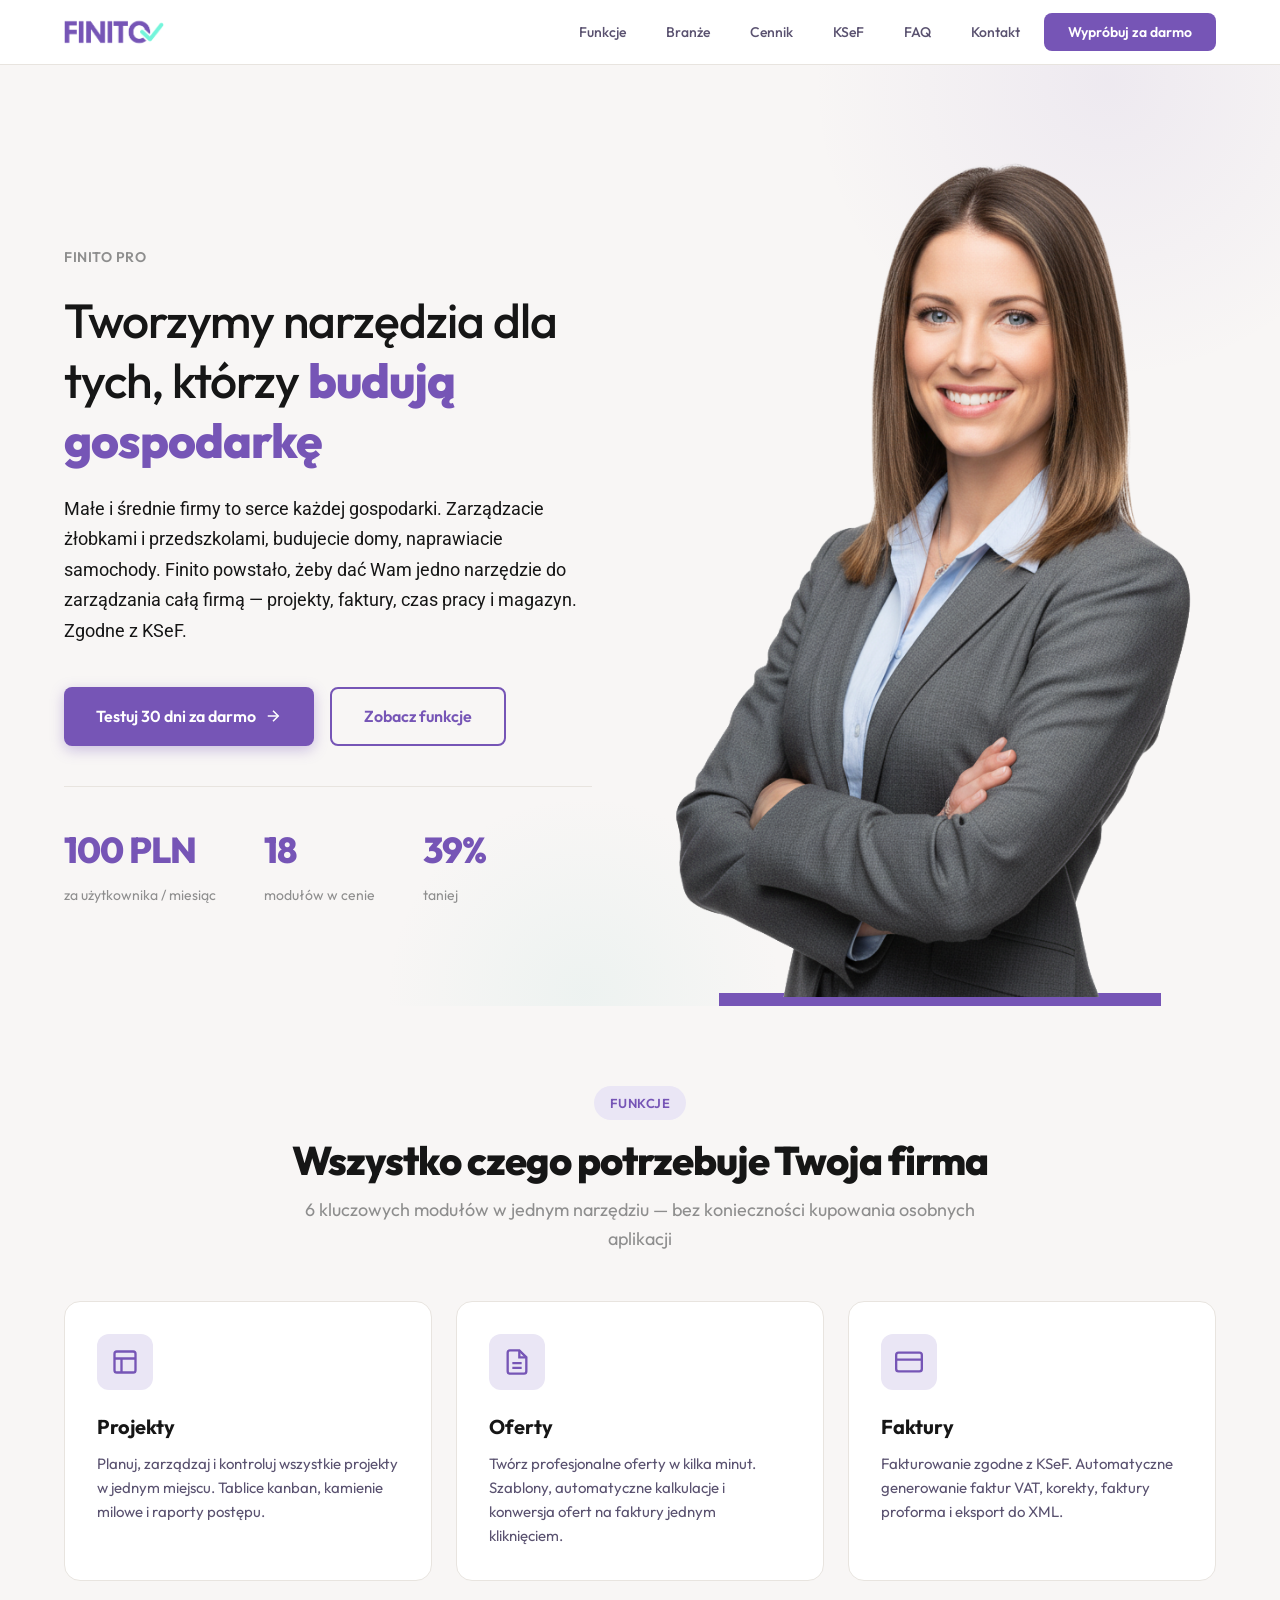
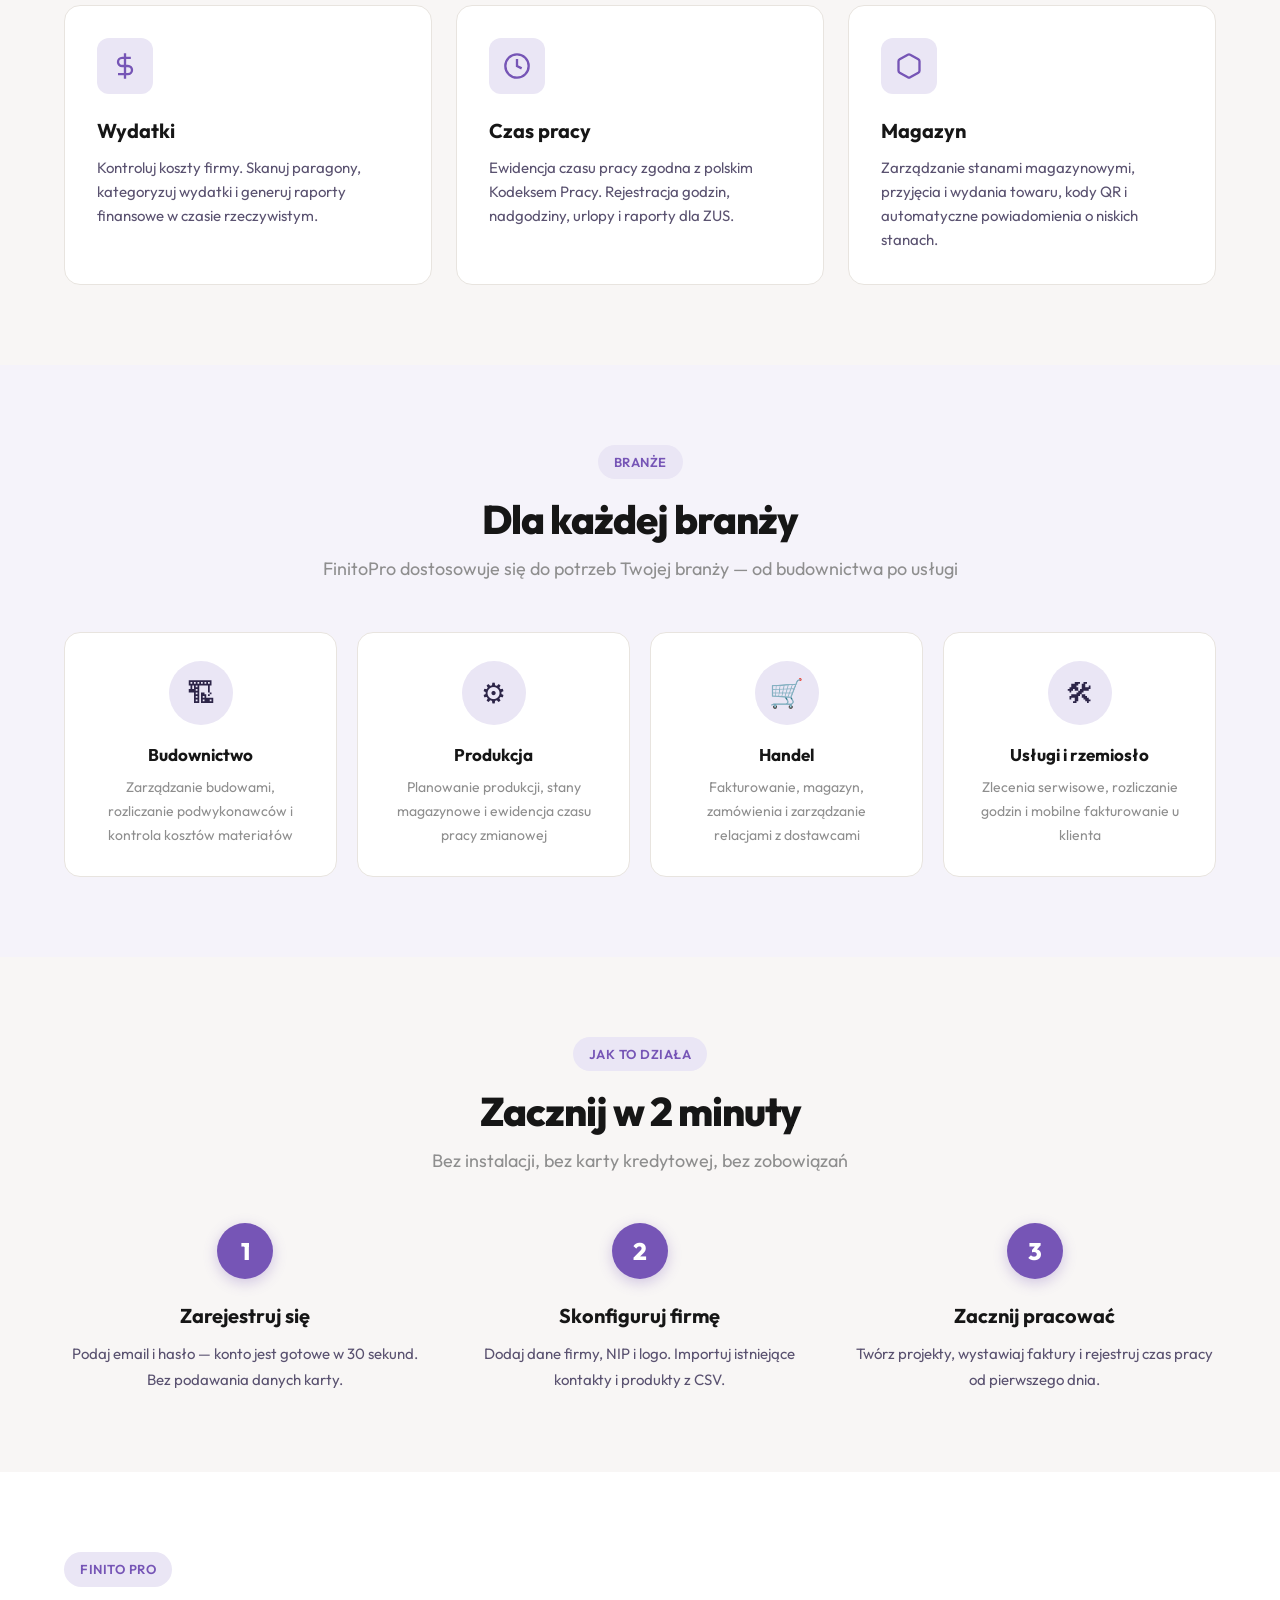
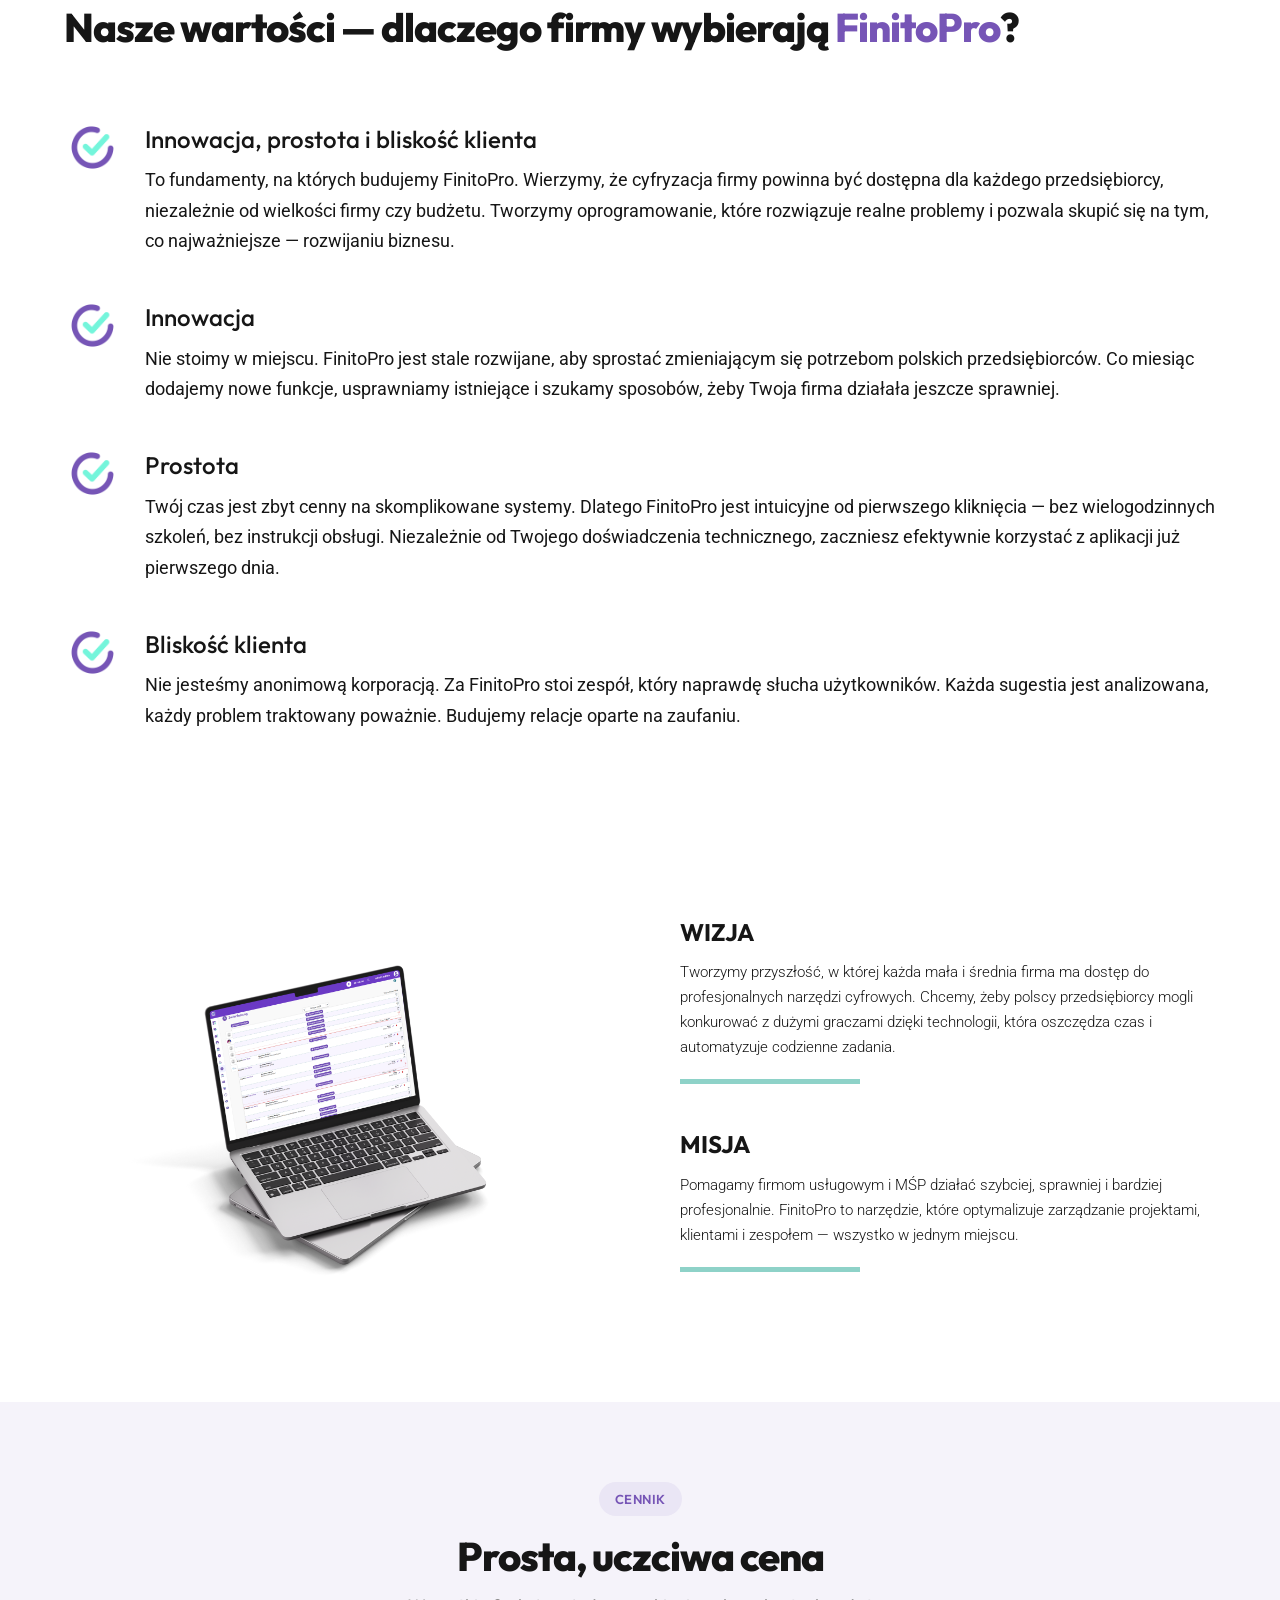
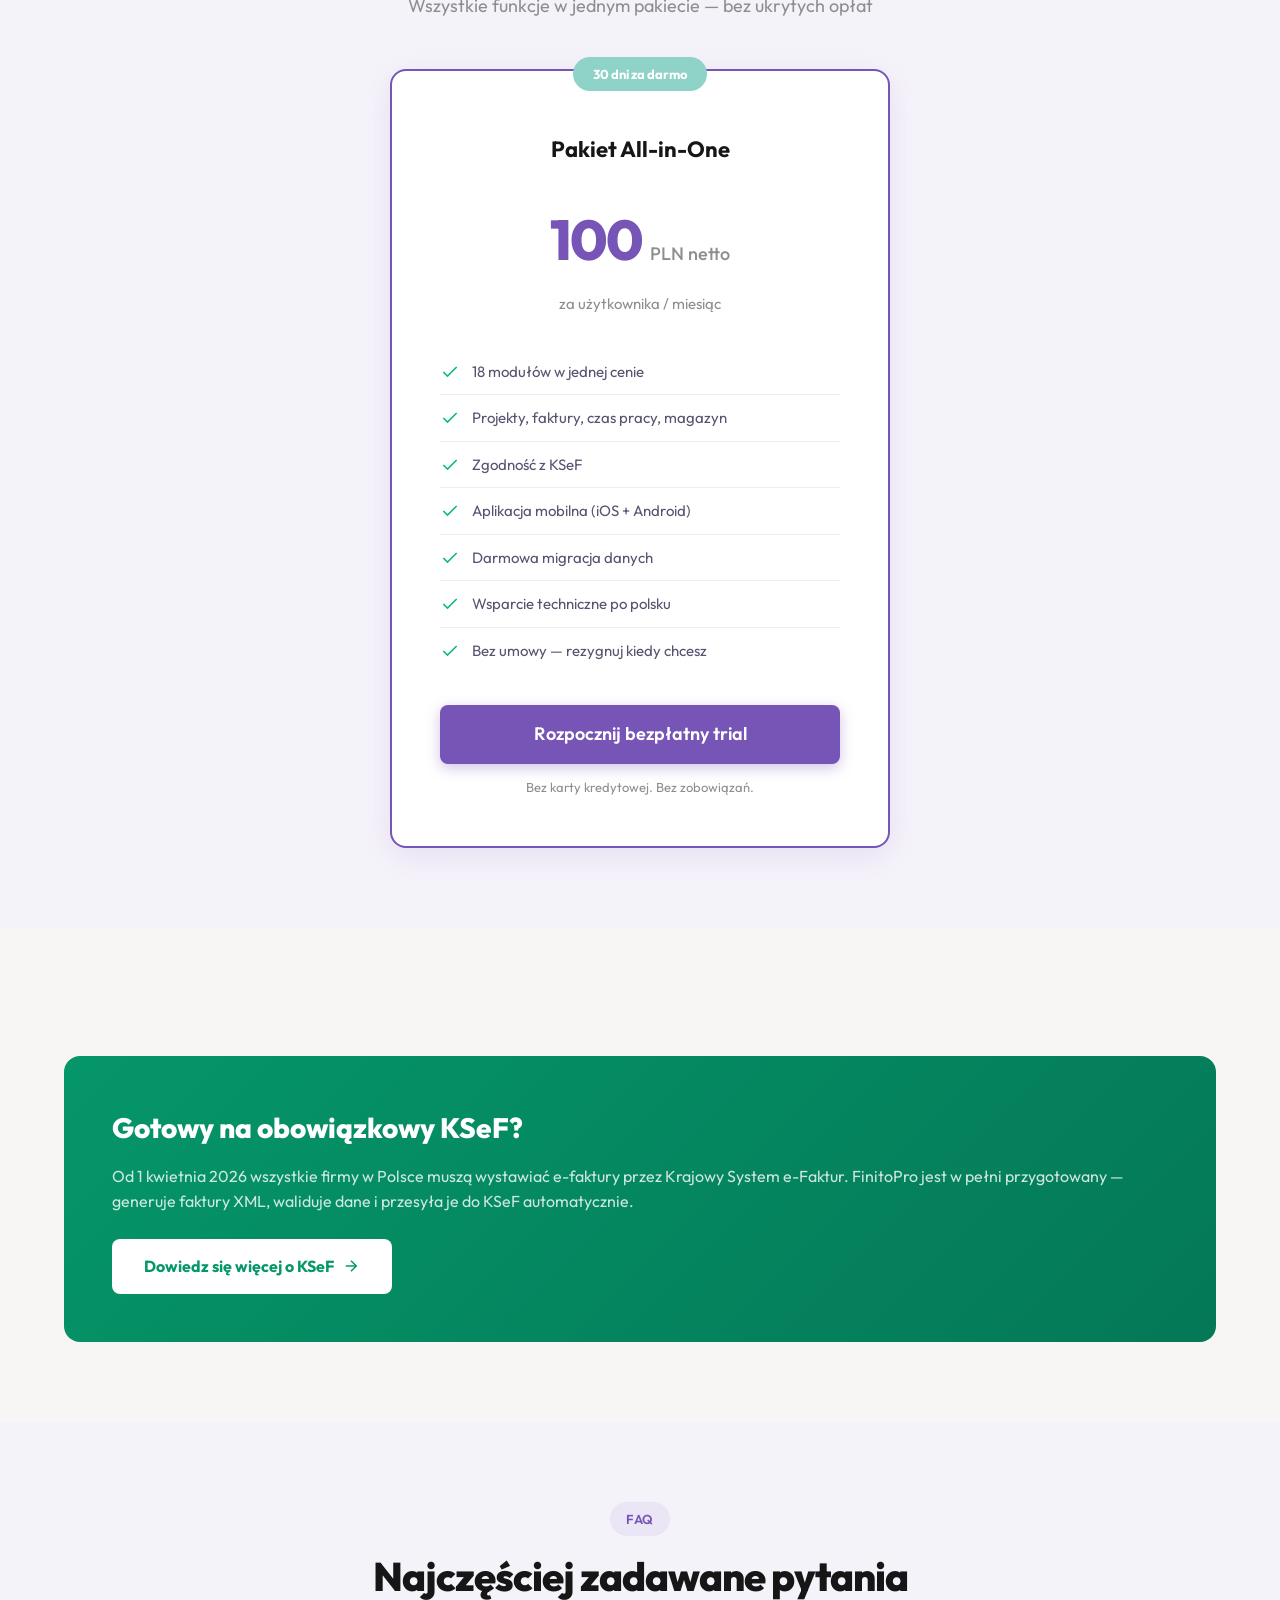
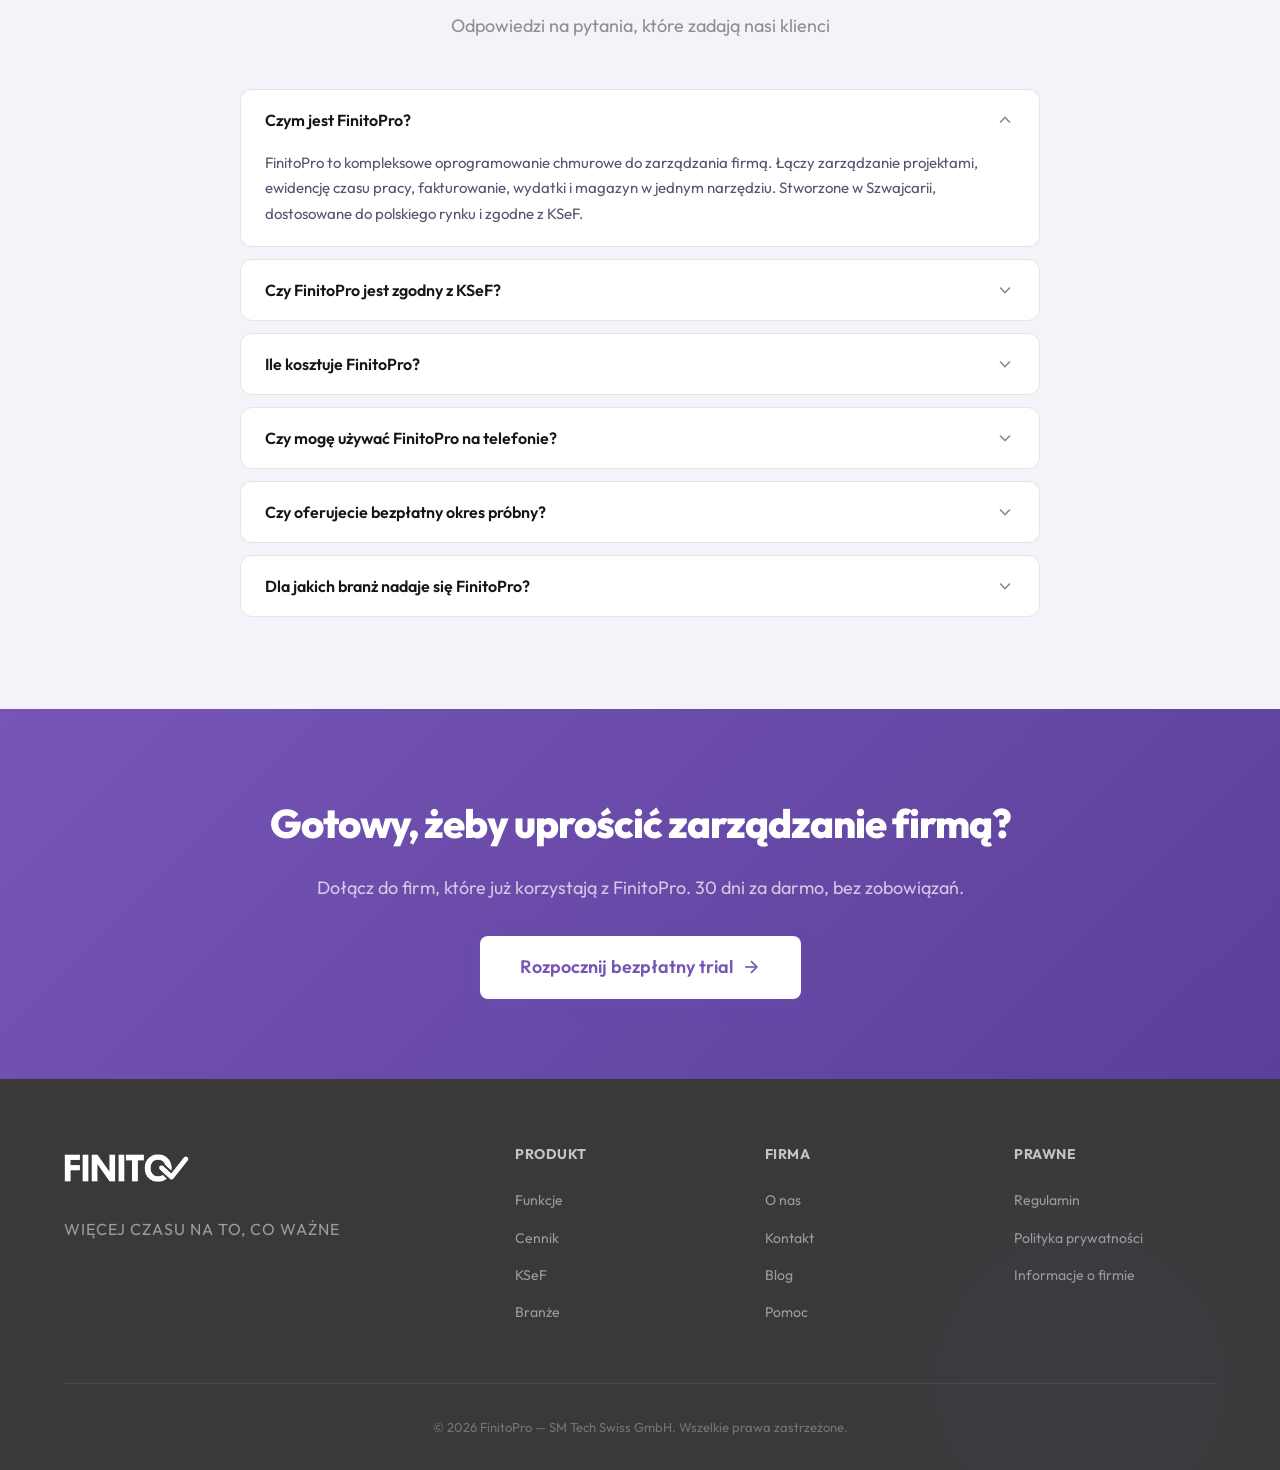
==== commit f1c4fdc3: "Dodaj podstrony /funkcje, /cennik, /pytania, /kontakt z pełnymi treściami - /funkcje: 12 modułów (Pa" ====
--- a/index.html
+++ b/index.html
@@ -156,12 +156,12 @@
     </a>
 
     <ul class="nav-links" id="navLinks">
-      <li><a href="#funkcje">Funkcje</a></li>
+      <li><a href="/funkcje/">Funkcje</a></li>
       <li><a href="#branze">Branże</a></li>
-      <li><a href="#jak-to-dziala">Jak to działa</a></li>
-      <li><a href="#cennik">Cennik</a></li>
+      <li><a href="/cennik/">Cennik</a></li>
       <li><a href="/ksef/">KSeF</a></li>
-      <li><a href="#faq">FAQ</a></li>
+      <li><a href="/pytania/">FAQ</a></li>
+      <li><a href="/kontakt/">Kontakt</a></li>
       <li><a href="https://app.finitopro.ch/login" class="nav-cta">Wypróbuj za darmo</a></li>
     </ul>
 
@@ -585,8 +585,8 @@
       <div>
         <h4>Produkt</h4>
         <ul class="footer-links">
-          <li><a href="#funkcje">Funkcje</a></li>
-          <li><a href="#cennik">Cennik</a></li>
+          <li><a href="/funkcje/">Funkcje</a></li>
+          <li><a href="/cennik/">Cennik</a></li>
           <li><a href="/ksef/">KSeF</a></li>
           <li><a href="#branze">Branże</a></li>
         </ul>
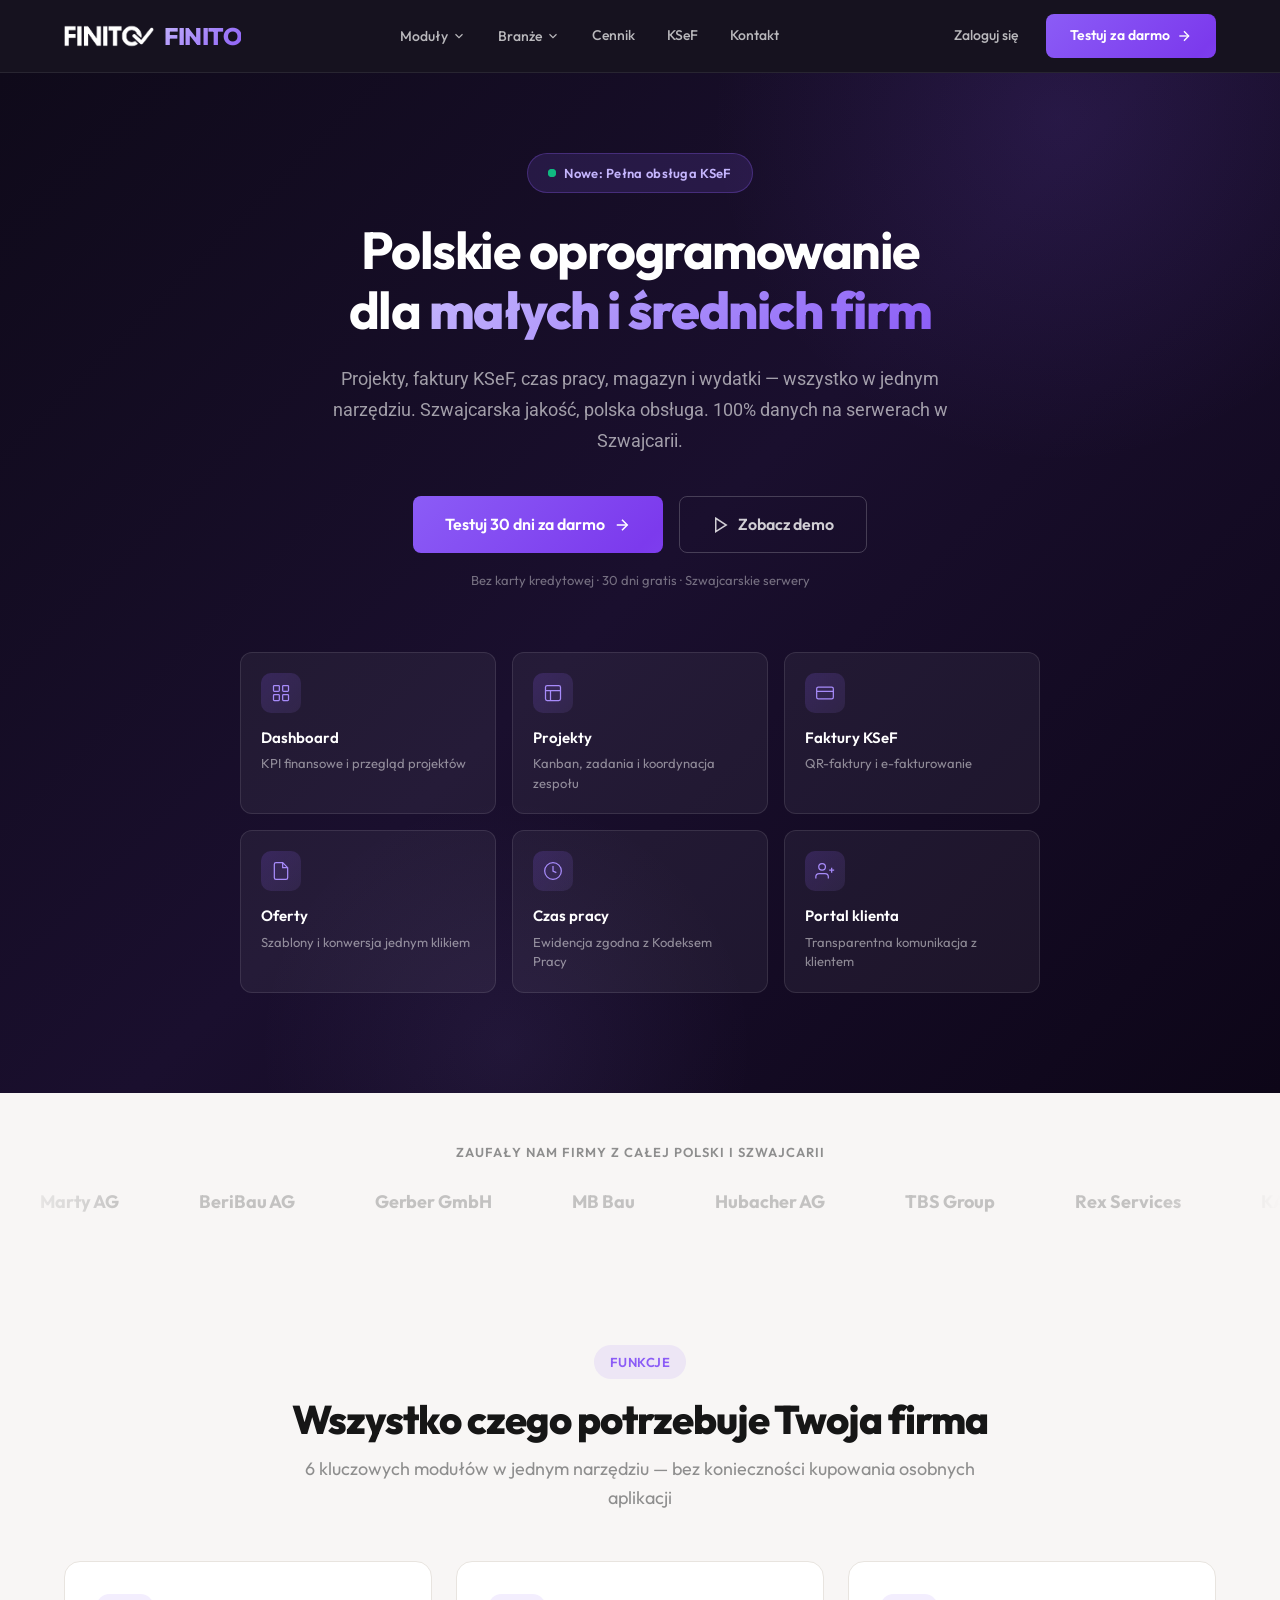
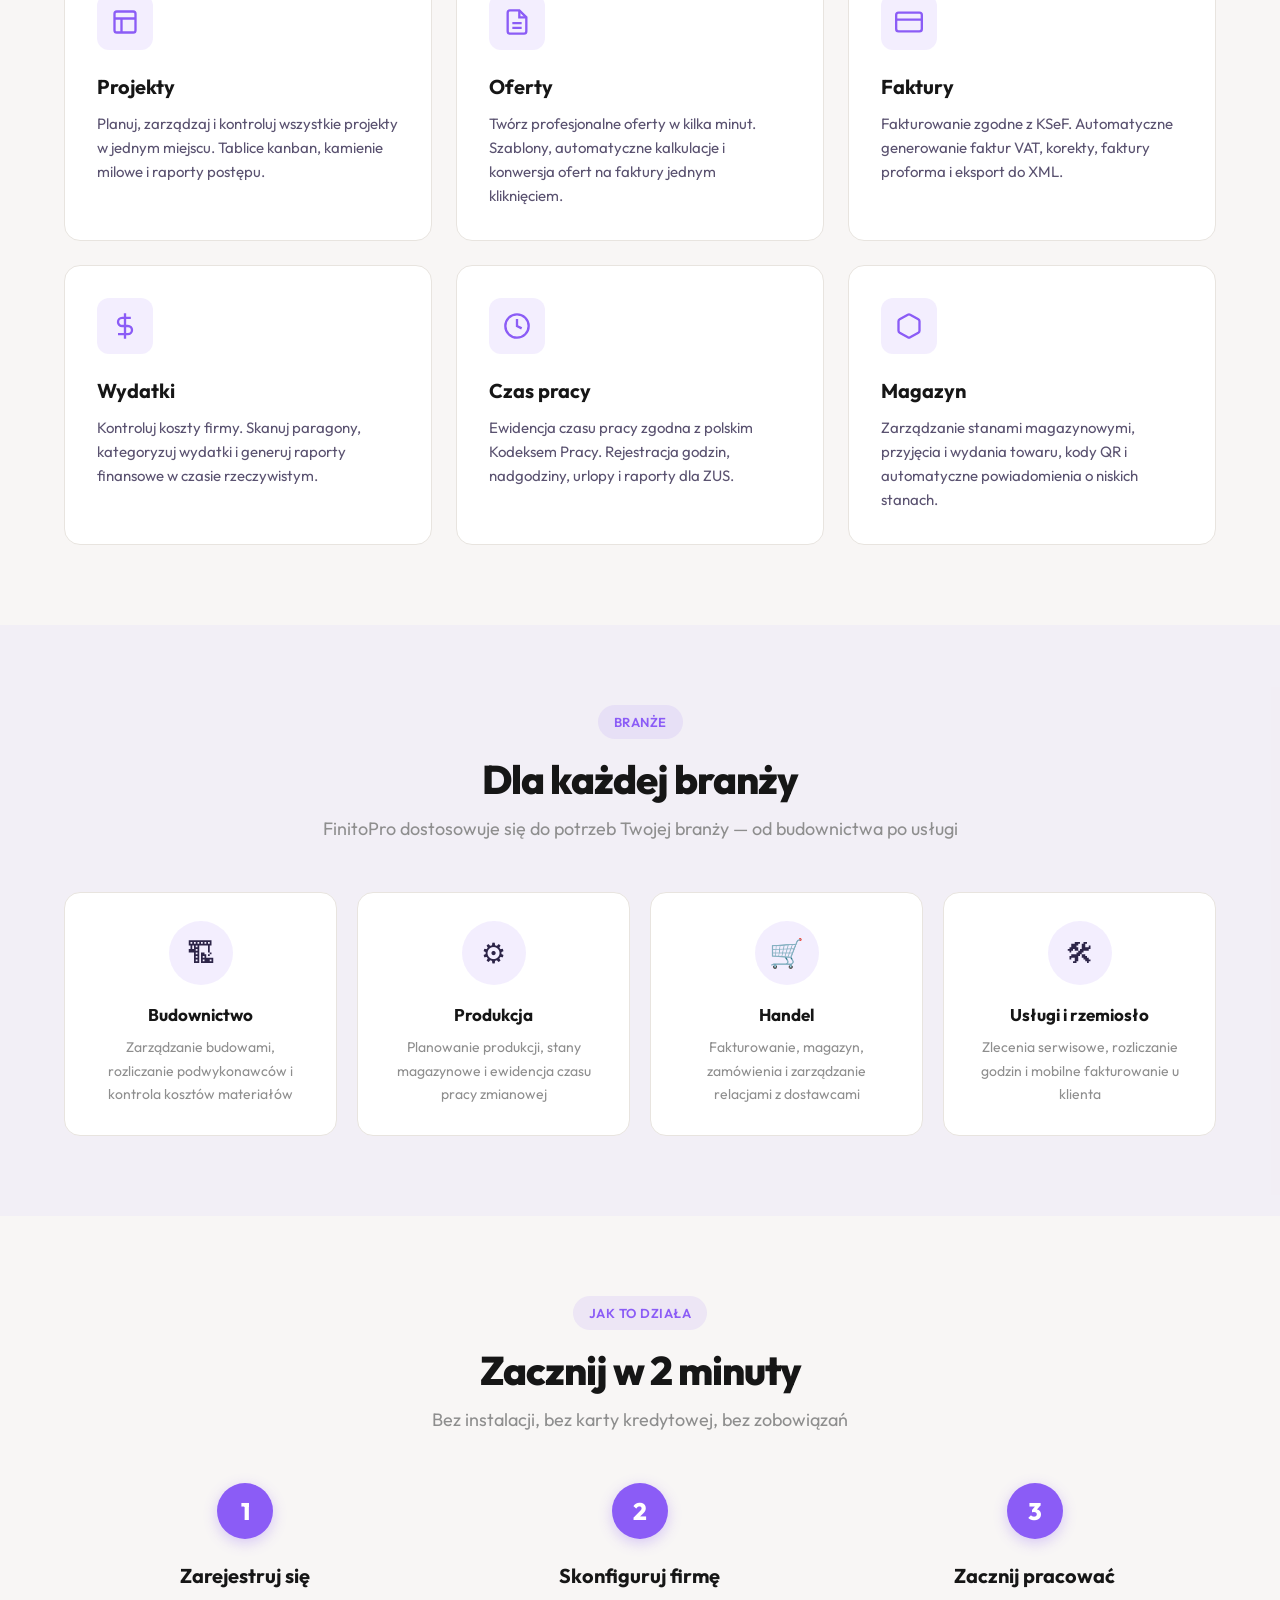
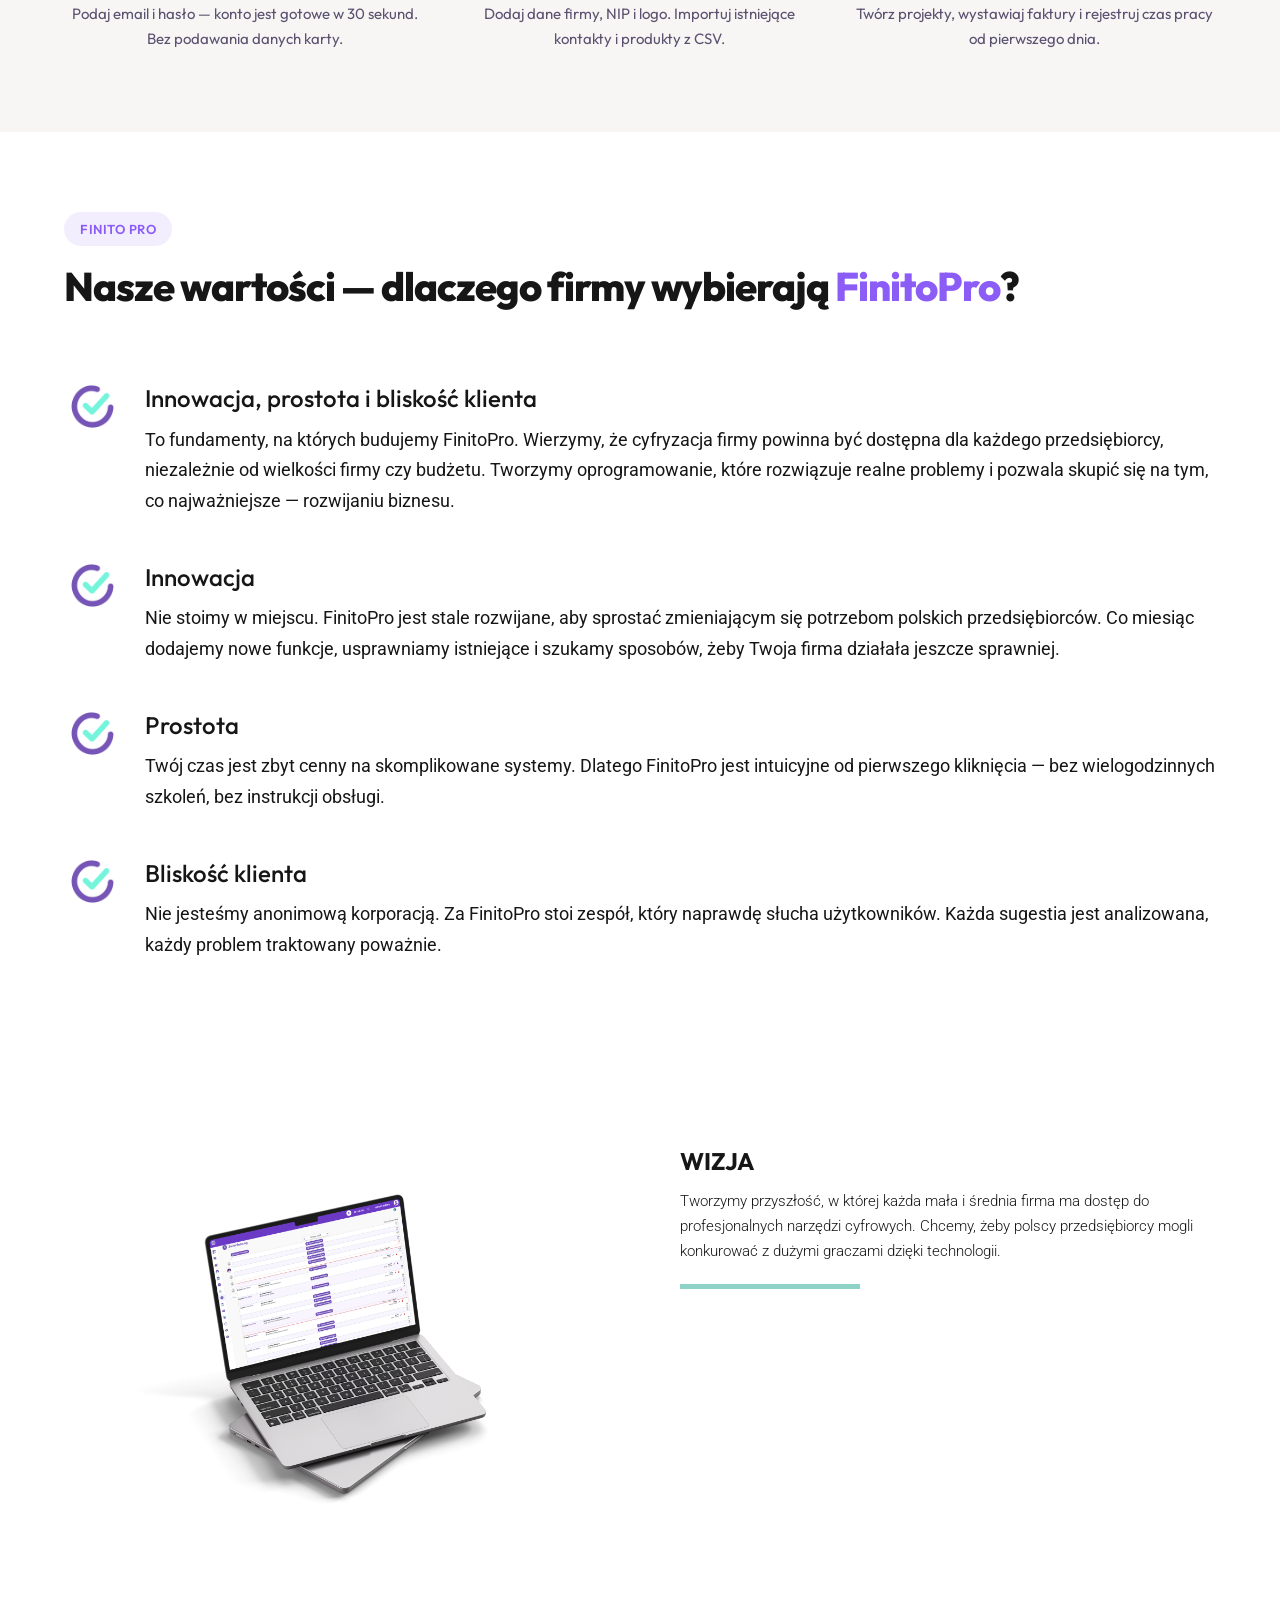
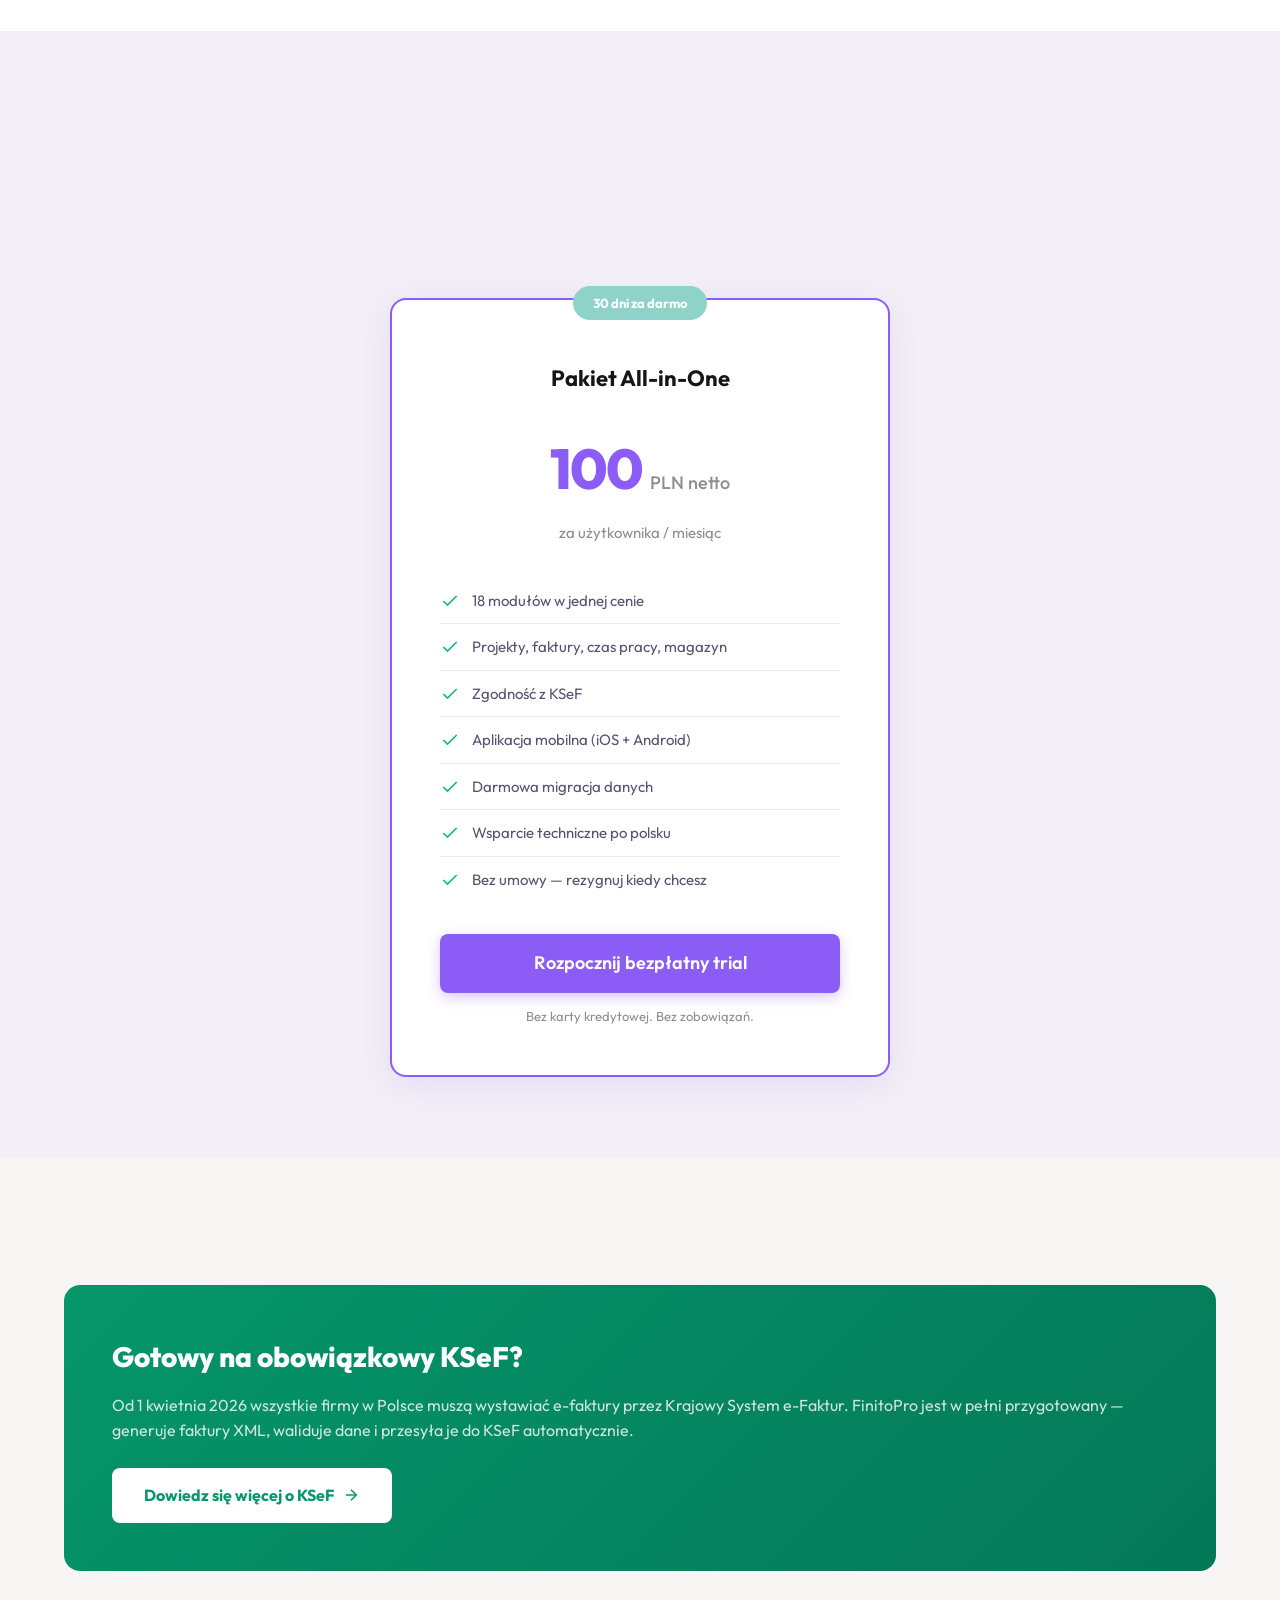
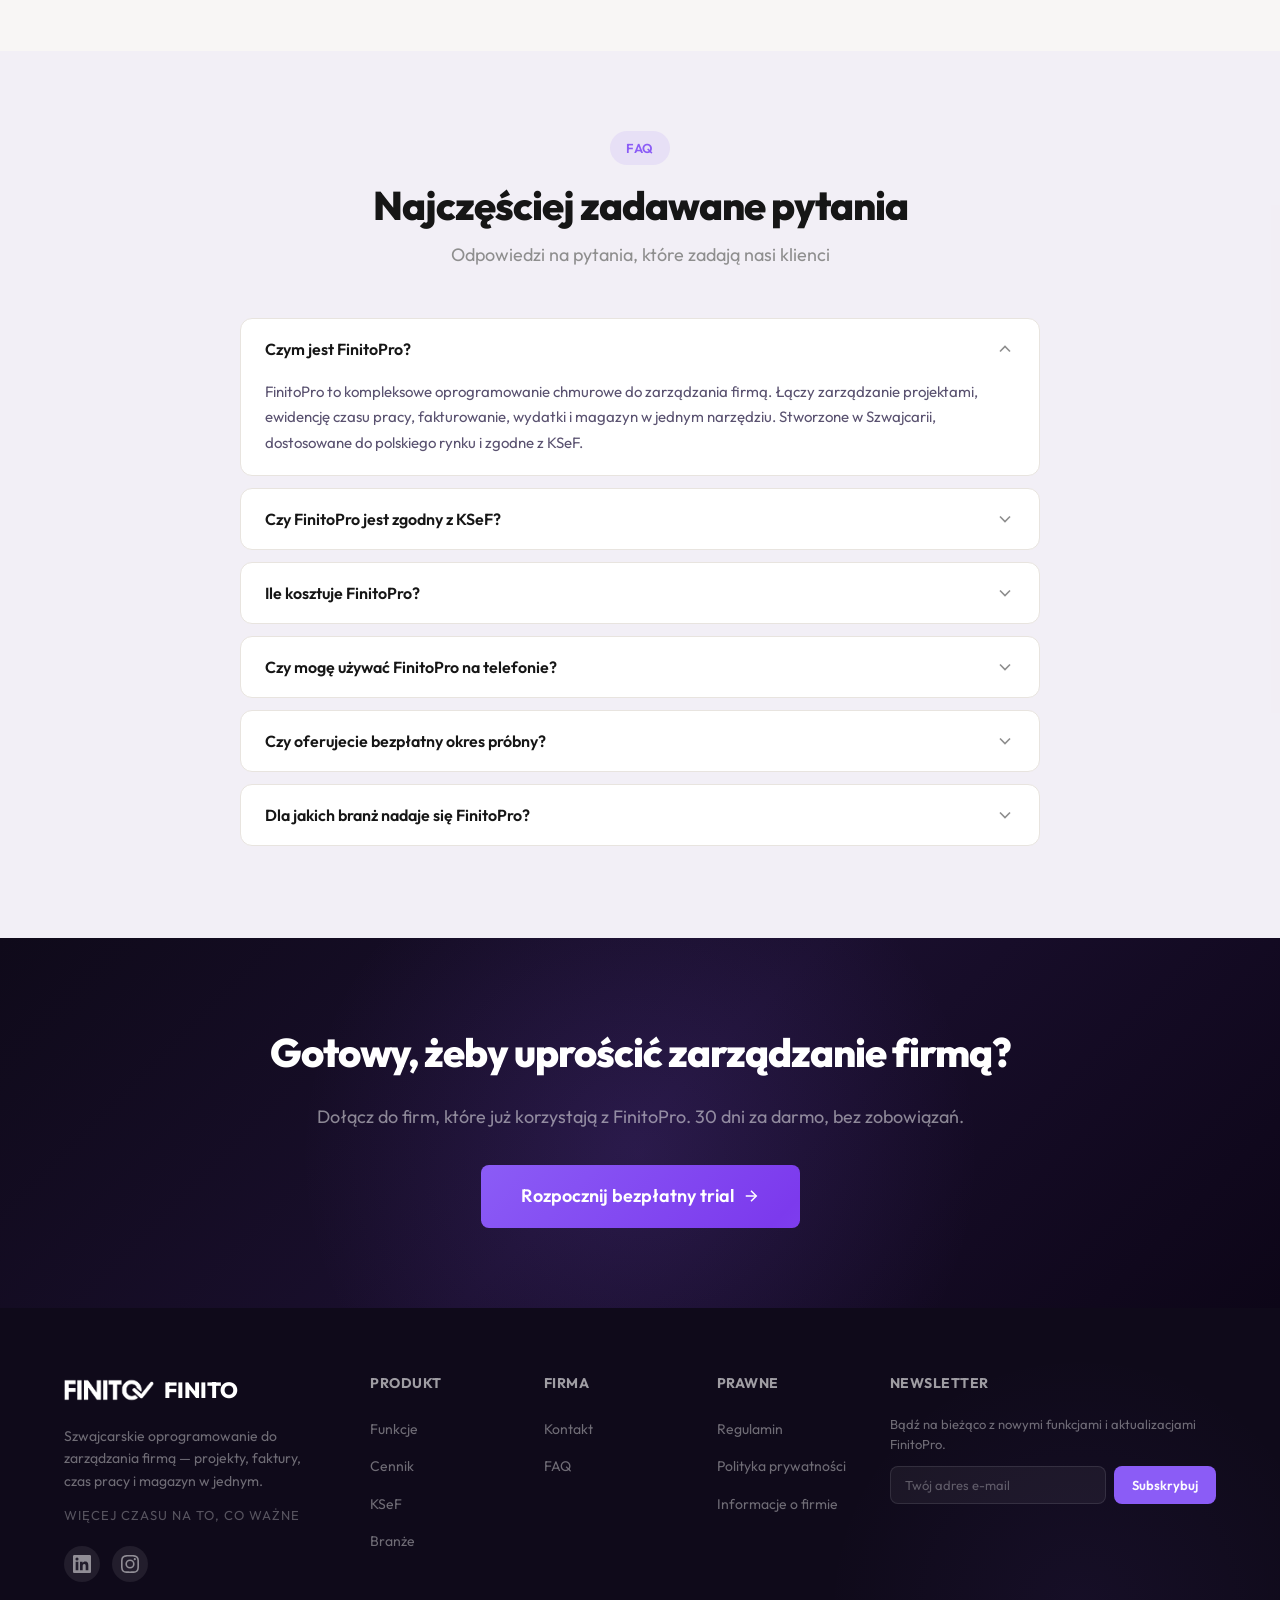
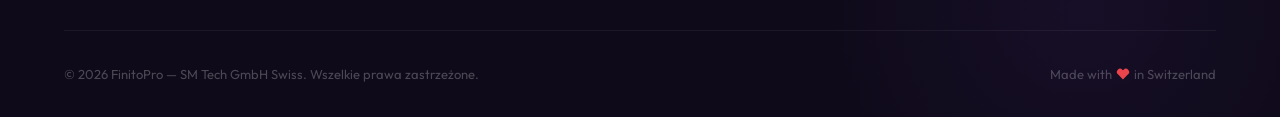
==== commit 2112b7cd: "Redesign: dark hero, mega-dropdown navbar, shimmer/glow CTA animations - Rebuild homepage with dark " ====
--- a/index.html
+++ b/index.html
@@ -152,82 +152,290 @@
 <nav class="navbar" id="navbar">
   <div class="nav-container">
     <a href="/" class="nav-logo" aria-label="FinitoPro - strona główna">
-      <img src="images/logo.png" alt="FinitoPro logo" height="40" style="height: 40px; width: auto;">
+      <img src="images/logo.png" alt="FinitoPro logo" height="36">
+      <span class="logo-text">FINITO</span>
     </a>
 
     <ul class="nav-links" id="navLinks">
-      <li><a href="/funkcje/">Funkcje</a></li>
-      <li><a href="#branze">Branże</a></li>
+      <!-- Moduły Dropdown -->
+      <li class="nav-dropdown-trigger">
+        <button class="nav-dropdown-btn">
+          Moduły
+          <svg viewBox="0 0 24 24" fill="none" stroke="currentColor" stroke-width="2"><path d="M6 9l6 6 6-6"/></svg>
+        </button>
+        <div class="mega-dropdown">
+          <div class="mega-dropdown-grid cols-4">
+            <a href="/funkcje/" class="mega-dropdown-item">
+              <svg viewBox="0 0 24 24" fill="none" stroke="currentColor" stroke-width="1.5"><rect x="3" y="3" width="7" height="7" rx="1"/><rect x="14" y="3" width="7" height="7" rx="1"/><rect x="3" y="14" width="7" height="7" rx="1"/><rect x="14" y="14" width="7" height="7" rx="1"/></svg>
+              Dashboard
+            </a>
+            <a href="/funkcje/" class="mega-dropdown-item">
+              <svg viewBox="0 0 24 24" fill="none" stroke="currentColor" stroke-width="1.5"><rect x="3" y="3" width="18" height="18" rx="2"/><path d="M3 9h18"/><path d="M9 21V9"/></svg>
+              Projekty
+            </a>
+            <a href="/funkcje/" class="mega-dropdown-item">
+              <svg viewBox="0 0 24 24" fill="none" stroke="currentColor" stroke-width="1.5"><rect x="2" y="5" width="20" height="14" rx="2"/><path d="M2 10h20"/></svg>
+              Faktury
+            </a>
+            <a href="/funkcje/" class="mega-dropdown-item">
+              <svg viewBox="0 0 24 24" fill="none" stroke="currentColor" stroke-width="1.5"><path d="M14 2H6a2 2 0 00-2 2v16a2 2 0 002 2h12a2 2 0 002-2V8z"/><path d="M14 2v6h6"/></svg>
+              Oferty
+            </a>
+            <a href="/funkcje/" class="mega-dropdown-item">
+              <svg viewBox="0 0 24 24" fill="none" stroke="currentColor" stroke-width="1.5"><circle cx="12" cy="12" r="10"/><path d="M12 6v6l4 2"/></svg>
+              Czas pracy
+            </a>
+            <a href="/funkcje/" class="mega-dropdown-item">
+              <svg viewBox="0 0 24 24" fill="none" stroke="currentColor" stroke-width="1.5"><path d="M17 21v-2a4 4 0 00-4-4H5a4 4 0 00-4 4v2"/><circle cx="9" cy="7" r="4"/><path d="M23 21v-2a4 4 0 00-3-3.87"/><path d="M16 3.13a4 4 0 010 7.75"/></svg>
+              CRM
+            </a>
+            <a href="/funkcje/" class="mega-dropdown-item">
+              <svg viewBox="0 0 24 24" fill="none" stroke="currentColor" stroke-width="1.5"><rect x="3" y="4" width="18" height="18" rx="2"/><path d="M16 2v4"/><path d="M8 2v4"/><path d="M3 10h18"/></svg>
+              Urlopy
+            </a>
+            <a href="/funkcje/" class="mega-dropdown-item">
+              <svg viewBox="0 0 24 24" fill="none" stroke="currentColor" stroke-width="1.5"><path d="M23 19a2 2 0 01-2 2H3a2 2 0 01-2-2V8a2 2 0 012-2h4l2-3h6l2 3h4a2 2 0 012 2z"/><circle cx="12" cy="13" r="4"/></svg>
+              Dokumentacja foto
+            </a>
+            <a href="/funkcje/" class="mega-dropdown-item">
+              <svg viewBox="0 0 24 24" fill="none" stroke="currentColor" stroke-width="1.5"><path d="M21 16V8a2 2 0 00-1-1.73l-7-4a2 2 0 00-2 0l-7 4A2 2 0 003 8v8a2 2 0 001 1.73l7 4a2 2 0 002 0l7-4A2 2 0 0021 16z"/></svg>
+              Magazyn
+            </a>
+            <a href="/funkcje/" class="mega-dropdown-item">
+              <svg viewBox="0 0 24 24" fill="none" stroke="currentColor" stroke-width="1.5"><line x1="12" y1="1" x2="12" y2="23"/><path d="M17 5H9.5a3.5 3.5 0 000 7h5a3.5 3.5 0 010 7H6"/></svg>
+              Wydatki
+            </a>
+            <a href="/funkcje/" class="mega-dropdown-item">
+              <svg viewBox="0 0 24 24" fill="none" stroke="currentColor" stroke-width="1.5"><rect x="5" y="2" width="14" height="20" rx="2"/><line x1="12" y1="18" x2="12" y2="18.01"/></svg>
+              Aplikacja mobilna
+            </a>
+            <a href="/funkcje/" class="mega-dropdown-item">
+              <svg viewBox="0 0 24 24" fill="none" stroke="currentColor" stroke-width="1.5"><path d="M16 21v-2a4 4 0 00-4-4H5a4 4 0 00-4 4v2"/><circle cx="8.5" cy="7" r="4"/><path d="M20 8v6"/><path d="M23 11h-6"/></svg>
+              Portal klienta
+            </a>
+            <a href="/funkcje/" class="mega-dropdown-item">
+              <svg viewBox="0 0 24 24" fill="none" stroke="currentColor" stroke-width="1.5"><path d="M21 12a9 9 0 01-9 9m9-9a9 9 0 00-9-9m9 9H3m9 9a9 9 0 01-9-9m9 9c1.66 0 3-4.03 3-9s-1.34-9-3-9m0 18c-1.66 0-3-4.03-3-9s1.34-9 3-9"/></svg>
+              Usługi serwisowe
+            </a>
+          </div>
+          <div class="mega-dropdown-footer">
+            <a href="/funkcje/">
+              Wszystkie moduły
+              <svg viewBox="0 0 24 24" fill="none" stroke="currentColor" stroke-width="2"><path d="M5 12h14"/><path d="M12 5l7 7-7 7"/></svg>
+            </a>
+          </div>
+        </div>
+      </li>
+
+      <!-- Branże Dropdown -->
+      <li class="nav-dropdown-trigger">
+        <button class="nav-dropdown-btn">
+          Branże
+          <svg viewBox="0 0 24 24" fill="none" stroke="currentColor" stroke-width="2"><path d="M6 9l6 6 6-6"/></svg>
+        </button>
+        <div class="mega-dropdown">
+          <div class="mega-dropdown-grid cols-4">
+            <a href="#branze" class="mega-dropdown-item">
+              <svg viewBox="0 0 24 24" fill="none" stroke="currentColor" stroke-width="1.5"><path d="M2 20h20"/><path d="M5 20V8l7-5 7 5v12"/><path d="M9 20v-5h6v5"/></svg>
+              Budownictwo
+            </a>
+            <a href="#branze" class="mega-dropdown-item">
+              <svg viewBox="0 0 24 24" fill="none" stroke="currentColor" stroke-width="1.5"><path d="M20 14.66V20a2 2 0 01-2 2H4a2 2 0 01-2-2V6a2 2 0 012-2h5.34"/><polygon points="18 2 22 6 12 16 8 16 8 12 18 2"/></svg>
+              Malarstwo
+            </a>
+            <a href="#branze" class="mega-dropdown-item">
+              <svg viewBox="0 0 24 24" fill="none" stroke="currentColor" stroke-width="1.5"><path d="M13 2L3 14h9l-1 8 10-12h-9l1-8z"/></svg>
+              Elektryka
+            </a>
+            <a href="#branze" class="mega-dropdown-item">
+              <svg viewBox="0 0 24 24" fill="none" stroke="currentColor" stroke-width="1.5"><path d="M12 2v6m0 12v2M4.93 4.93l4.24 4.24m5.66 5.66l4.24 4.24M2 12h6m8 0h6M4.93 19.07l4.24-4.24m5.66-5.66l4.24-4.24"/></svg>
+              Hydraulika
+            </a>
+            <a href="#branze" class="mega-dropdown-item">
+              <svg viewBox="0 0 24 24" fill="none" stroke="currentColor" stroke-width="1.5"><path d="M3 9l9-7 9 7v11a2 2 0 01-2 2H5a2 2 0 01-2-2z"/><path d="M9 22V12h6v10"/></svg>
+              Dekarstwo
+            </a>
+            <a href="#branze" class="mega-dropdown-item">
+              <svg viewBox="0 0 24 24" fill="none" stroke="currentColor" stroke-width="1.5"><path d="M12 22c-4.97 0-9-2.24-9-5v-4c0-2.76 4.03-5 9-5s9 2.24 9 5v4c0 2.76-4.03 5-9 5z"/><path d="M12 8V2"/><path d="M8 6l4-4 4 4"/></svg>
+              Ogrodnictwo
+            </a>
+            <a href="#branze" class="mega-dropdown-item">
+              <svg viewBox="0 0 24 24" fill="none" stroke="currentColor" stroke-width="1.5"><rect x="2" y="7" width="20" height="14" rx="2"/><path d="M16 7V5a2 2 0 00-2-2h-4a2 2 0 00-2 2v2"/></svg>
+              Stolarstwo
+            </a>
+            <a href="#branze" class="mega-dropdown-item">
+              <svg viewBox="0 0 24 24" fill="none" stroke="currentColor" stroke-width="1.5"><rect x="1" y="3" width="15" height="13" rx="2"/><path d="M16 8h4a2 2 0 012 2v6a2 2 0 01-2 2h-4"/><circle cx="5.5" cy="18" r="2.5"/><circle cx="18.5" cy="18" r="2.5"/></svg>
+              Przeprowadzki
+            </a>
+            <a href="#branze" class="mega-dropdown-item">
+              <svg viewBox="0 0 24 24" fill="none" stroke="currentColor" stroke-width="1.5"><path d="M14.7 6.3a1 1 0 000 1.4l1.6 1.6a1 1 0 001.4 0l3.77-3.77a6 6 0 01-7.94 7.94l-6.91 6.91a2.12 2.12 0 01-3-3l6.91-6.91a6 6 0 017.94-7.94l-3.76 3.76z"/></svg>
+              Facility Service
+            </a>
+            <a href="#branze" class="mega-dropdown-item">
+              <svg viewBox="0 0 24 24" fill="none" stroke="currentColor" stroke-width="1.5"><circle cx="12" cy="12" r="3"/><path d="M19.4 15a1.65 1.65 0 00.33 1.82l.06.06a2 2 0 01-2.83 2.83l-.06-.06a1.65 1.65 0 00-1.82-.33 1.65 1.65 0 00-1 1.51V21a2 2 0 01-4 0v-.09A1.65 1.65 0 009 19.4a1.65 1.65 0 00-1.82.33l-.06.06a2 2 0 01-2.83-2.83l.06-.06A1.65 1.65 0 004.68 15a1.65 1.65 0 00-1.51-1H3a2 2 0 010-4h.09A1.65 1.65 0 004.6 9a1.65 1.65 0 00-.33-1.82l-.06-.06a2 2 0 012.83-2.83l.06.06A1.65 1.65 0 009 4.68a1.65 1.65 0 001-1.51V3a2 2 0 014 0v.09a1.65 1.65 0 001 1.51 1.65 1.65 0 001.82-.33l.06-.06a2 2 0 012.83 2.83l-.06.06A1.65 1.65 0 0019.4 9a1.65 1.65 0 001.51 1H21a2 2 0 010 4h-.09a1.65 1.65 0 00-1.51 1z"/></svg>
+              Produkcja
+            </a>
+            <a href="#branze" class="mega-dropdown-item">
+              <svg viewBox="0 0 24 24" fill="none" stroke="currentColor" stroke-width="1.5"><path d="M6 2L3 6v14a2 2 0 002 2h14a2 2 0 002-2V6l-3-4z"/><line x1="3" y1="6" x2="21" y2="6"/><path d="M16 10a4 4 0 01-8 0"/></svg>
+              Handel
+            </a>
+            <a href="#branze" class="mega-dropdown-item">
+              <svg viewBox="0 0 24 24" fill="none" stroke="currentColor" stroke-width="1.5"><polyline points="16 18 22 12 16 6"/><polyline points="8 6 2 12 8 18"/></svg>
+              IT i agencje
+            </a>
+          </div>
+        </div>
+      </li>
+
       <li><a href="/cennik/">Cennik</a></li>
       <li><a href="/ksef/">KSeF</a></li>
-      <li><a href="/pytania/">FAQ</a></li>
       <li><a href="/kontakt/">Kontakt</a></li>
-      <li><a href="https://app.finitopro.ch/login" class="nav-cta">Wypróbuj za darmo</a></li>
+
+      <!-- Mobile-only actions (shown inside hamburger menu) -->
+      <li class="nav-mobile-actions" style="display:none;">
+        <a href="https://app.finitopro.ch/login" class="nav-login">Zaloguj się</a>
+        <a href="https://app.finitopro.ch/register" class="nav-cta">Testuj za darmo</a>
+      </li>
     </ul>
 
-    <button class="nav-toggle" id="navToggle" aria-label="Otwórz menu nawigacji">
-      <svg width="24" height="24" viewBox="0 0 24 24" fill="none" stroke="currentColor" stroke-width="2">
-        <line x1="3" y1="6" x2="21" y2="6"/><line x1="3" y1="12" x2="21" y2="12"/><line x1="3" y1="18" x2="21" y2="18"/>
-      </svg>
+    <!-- Desktop actions -->
+    <div class="nav-actions">
+      <a href="https://app.finitopro.ch/login" class="nav-login">Zaloguj się</a>
+      <a href="https://app.finitopro.ch/register" class="nav-cta">
+        Testuj za darmo
+        <svg viewBox="0 0 24 24" fill="none" stroke="currentColor" stroke-width="2"><path d="M5 12h14"/><path d="M12 5l7 7-7 7"/></svg>
+      </a>
+    </div>
+
+    <button class="nav-toggle" id="navToggle" aria-label="Otwórz menu nawigacji" aria-expanded="false">
+      <svg viewBox="0 0 24 24" fill="none" stroke="currentColor" stroke-width="2"><path d="M3 12h18M3 6h18M3 18h18"/></svg>
     </button>
   </div>
 </nav>
 
-<!-- Hero Section -->
+<!-- Hero Section (Dark) -->
 <header class="hero">
   <div class="container hero-content">
-    <div class="hero-text">
-      <div class="hero-badge">Finito Pro</div>
-
-      <!-- SEO: H1 with main keyword -->
-      <h1>Tworzymy narzędzia dla tych, którzy <span class="highlight">budują gospodarkę</span></h1>
-
-      <p class="hero-subtitle">Małe i średnie firmy to serce każdej gospodarki. Zarządzacie żłobkami i przedszkolami, budujecie domy, naprawiacie samochody. Finito powstało, żeby dać Wam jedno narzędzie do zarządzania całą firmą — projekty, faktury, czas pracy i magazyn. Zgodne z KSeF.</p>
-
-      <div class="hero-buttons">
-        <a href="https://app.finitopro.ch/register" class="btn btn-primary">
-          Testuj 30 dni za darmo
-          <svg width="18" height="18" viewBox="0 0 24 24" fill="none" stroke="currentColor" stroke-width="2"><path d="M5 12h14"/><path d="M12 5l7 7-7 7"/></svg>
-        </a>
-        <a href="#funkcje" class="btn btn-secondary">
-          Zobacz funkcje
-        </a>
-      </div>
-
-      <div class="hero-stats">
-        <div class="hero-stat">
-          <div class="hero-stat-value">100 PLN</div>
-          <div class="hero-stat-label">za użytkownika / miesiąc</div>
-        </div>
-        <div class="hero-stat">
-          <div class="hero-stat-value">18</div>
-          <div class="hero-stat-label">modułów w cenie</div>
-        </div>
-        <div class="hero-stat">
-          <div class="hero-stat-value">39%</div>
-          <div class="hero-stat-label">taniej</div>
-        </div>
-      </div>
-    </div>
-
-    <div class="hero-image">
-      <img src="images/hero-woman.png" alt="Profesjonalna kobieta biznesu korzystająca z FinitoPro — oprogramowania do zarządzania firmą" width="496" height="764">
-      <div class="hero-image-bar"></div>
+    <div class="hero-badge hero-stagger" style="--stagger:0">
+      <span class="ping-dot"></span>
+      Nowe: Pełna obsługa KSeF
+    </div>
+
+    <h1 class="hero-stagger" style="--stagger:1">
+      Polskie oprogramowanie<br>dla <span class="gradient-text">małych i średnich firm</span>
+    </h1>
+
+    <p class="hero-subtitle hero-stagger" style="--stagger:2">
+      Projekty, faktury KSeF, czas pracy, magazyn i wydatki — wszystko w jednym narzędziu. Szwajcarska jakość, polska obsługa. 100% danych na serwerach w Szwajcarii.
+    </p>
+
+    <div class="hero-buttons hero-stagger" style="--stagger:3">
+      <a href="https://app.finitopro.ch/register" class="btn btn-primary">
+        Testuj 30 dni za darmo
+        <svg viewBox="0 0 24 24" fill="none" stroke="currentColor" stroke-width="2"><path d="M5 12h14"/><path d="M12 5l7 7-7 7"/></svg>
+      </a>
+      <a href="#funkcje" class="btn btn-secondary">
+        <svg viewBox="0 0 24 24" fill="none" stroke="currentColor" stroke-width="2" style="width:18px;height:18px"><polygon points="5 3 19 12 5 21 5 3"/></svg>
+        Zobacz demo
+      </a>
+    </div>
+
+    <p class="hero-trust hero-stagger" style="--stagger:4">Bez karty kredytowej &middot; 30 dni gratis &middot; Szwajcarskie serwery</p>
+
+    <!-- Hero Feature Cards -->
+    <div class="hero-features hero-stagger" style="--stagger:5">
+      <div class="hero-feature-card">
+        <div class="card-icon">
+          <svg viewBox="0 0 24 24" fill="none" stroke="currentColor" stroke-width="1.5"><rect x="3" y="3" width="7" height="7" rx="1"/><rect x="14" y="3" width="7" height="7" rx="1"/><rect x="3" y="14" width="7" height="7" rx="1"/><rect x="14" y="14" width="7" height="7" rx="1"/></svg>
+        </div>
+        <h3>Dashboard</h3>
+        <p>KPI finansowe i przegląd projektów</p>
+      </div>
+
+      <div class="hero-feature-card">
+        <div class="card-icon">
+          <svg viewBox="0 0 24 24" fill="none" stroke="currentColor" stroke-width="1.5"><rect x="3" y="3" width="18" height="18" rx="2"/><path d="M3 9h18"/><path d="M9 21V9"/></svg>
+        </div>
+        <h3>Projekty</h3>
+        <p>Kanban, zadania i koordynacja zespołu</p>
+      </div>
+
+      <div class="hero-feature-card">
+        <div class="card-icon">
+          <svg viewBox="0 0 24 24" fill="none" stroke="currentColor" stroke-width="1.5"><rect x="2" y="5" width="20" height="14" rx="2"/><path d="M2 10h20"/></svg>
+        </div>
+        <h3>Faktury KSeF</h3>
+        <p>QR-faktury i e-fakturowanie</p>
+      </div>
+
+      <div class="hero-feature-card">
+        <div class="card-icon">
+          <svg viewBox="0 0 24 24" fill="none" stroke="currentColor" stroke-width="1.5"><path d="M14 2H6a2 2 0 00-2 2v16a2 2 0 002 2h12a2 2 0 002-2V8z"/><path d="M14 2v6h6"/></svg>
+        </div>
+        <h3>Oferty</h3>
+        <p>Szablony i konwersja jednym klikiem</p>
+      </div>
+
+      <div class="hero-feature-card">
+        <div class="card-icon">
+          <svg viewBox="0 0 24 24" fill="none" stroke="currentColor" stroke-width="1.5"><circle cx="12" cy="12" r="10"/><path d="M12 6v6l4 2"/></svg>
+        </div>
+        <h3>Czas pracy</h3>
+        <p>Ewidencja zgodna z Kodeksem Pracy</p>
+      </div>
+
+      <div class="hero-feature-card">
+        <div class="card-icon">
+          <svg viewBox="0 0 24 24" fill="none" stroke="currentColor" stroke-width="1.5"><path d="M16 21v-2a4 4 0 00-4-4H5a4 4 0 00-4 4v2"/><circle cx="8.5" cy="7" r="4"/><path d="M20 8v6"/><path d="M23 11h-6"/></svg>
+        </div>
+        <h3>Portal klienta</h3>
+        <p>Transparentna komunikacja z klientem</p>
+      </div>
     </div>
   </div>
 </header>
+
+<!-- Marquee: Trust logos -->
+<section class="marquee-section">
+  <p class="marquee-label">Zaufały nam firmy z całej Polski i Szwajcarii</p>
+  <div class="marquee-container">
+    <div class="marquee-track">
+      <span class="marquee-item">Marty AG</span>
+      <span class="marquee-item">BeriBau AG</span>
+      <span class="marquee-item">Gerber GmbH</span>
+      <span class="marquee-item">MB Bau</span>
+      <span class="marquee-item">Hubacher AG</span>
+      <span class="marquee-item">TBS Group</span>
+      <span class="marquee-item">Rex Services</span>
+      <span class="marquee-item">KASUMI</span>
+      <span class="marquee-item">Fritschi AG</span>
+      <span class="marquee-item">BuildPro</span>
+      <!-- Duplicate for infinite scroll -->
+      <span class="marquee-item">Marty AG</span>
+      <span class="marquee-item">BeriBau AG</span>
+      <span class="marquee-item">Gerber GmbH</span>
+      <span class="marquee-item">MB Bau</span>
+      <span class="marquee-item">Hubacher AG</span>
+      <span class="marquee-item">TBS Group</span>
+      <span class="marquee-item">Rex Services</span>
+      <span class="marquee-item">KASUMI</span>
+      <span class="marquee-item">Fritschi AG</span>
+      <span class="marquee-item">BuildPro</span>
+    </div>
+  </div>
+</section>
 
 <!-- Modules / Features -->
 <section class="section" id="funkcje">
   <div class="container">
-    <div class="section-header">
+    <div class="section-header fade-up-target">
       <div class="section-badge">Funkcje</div>
       <h2 class="section-title">Wszystko czego potrzebuje Twoja firma</h2>
       <p class="section-subtitle">6 kluczowych modułów w jednym narzędziu — bez konieczności kupowania osobnych aplikacji</p>
     </div>
 
     <div class="modules-grid">
-      <div class="module-card">
+      <div class="module-card fade-up-target">
         <div class="module-icon">
           <svg viewBox="0 0 24 24" fill="none" stroke="currentColor" stroke-width="2"><rect x="3" y="3" width="18" height="18" rx="2"/><path d="M3 9h18"/><path d="M9 21V9"/></svg>
         </div>
@@ -235,7 +443,7 @@
         <p>Planuj, zarządzaj i kontroluj wszystkie projekty w jednym miejscu. Tablice kanban, kamienie milowe i raporty postępu.</p>
       </div>
 
-      <div class="module-card">
+      <div class="module-card fade-up-target">
         <div class="module-icon">
           <svg viewBox="0 0 24 24" fill="none" stroke="currentColor" stroke-width="2"><path d="M14 2H6a2 2 0 0 0-2 2v16a2 2 0 0 0 2 2h12a2 2 0 0 0 2-2V8z"/><polyline points="14,2 14,8 20,8"/><line x1="16" y1="13" x2="8" y2="13"/><line x1="16" y1="17" x2="8" y2="17"/></svg>
         </div>
@@ -243,7 +451,7 @@
         <p>Twórz profesjonalne oferty w kilka minut. Szablony, automatyczne kalkulacje i konwersja ofert na faktury jednym kliknięciem.</p>
       </div>
 
-      <div class="module-card">
+      <div class="module-card fade-up-target">
         <div class="module-icon">
           <svg viewBox="0 0 24 24" fill="none" stroke="currentColor" stroke-width="2"><rect x="1" y="4" width="22" height="16" rx="2"/><line x1="1" y1="10" x2="23" y2="10"/></svg>
         </div>
@@ -251,7 +459,7 @@
         <p>Fakturowanie zgodne z KSeF. Automatyczne generowanie faktur VAT, korekty, faktury proforma i eksport do XML.</p>
       </div>
 
-      <div class="module-card">
+      <div class="module-card fade-up-target">
         <div class="module-icon">
           <svg viewBox="0 0 24 24" fill="none" stroke="currentColor" stroke-width="2"><line x1="12" y1="1" x2="12" y2="23"/><path d="M17 5H9.5a3.5 3.5 0 0 0 0 7h5a3.5 3.5 0 0 1 0 7H6"/></svg>
         </div>
@@ -259,7 +467,7 @@
         <p>Kontroluj koszty firmy. Skanuj paragony, kategoryzuj wydatki i generuj raporty finansowe w czasie rzeczywistym.</p>
       </div>
 
-      <div class="module-card">
+      <div class="module-card fade-up-target">
         <div class="module-icon">
           <svg viewBox="0 0 24 24" fill="none" stroke="currentColor" stroke-width="2"><circle cx="12" cy="12" r="10"/><polyline points="12,6 12,12 16,14"/></svg>
         </div>
@@ -267,7 +475,7 @@
         <p>Ewidencja czasu pracy zgodna z polskim Kodeksem Pracy. Rejestracja godzin, nadgodziny, urlopy i raporty dla ZUS.</p>
       </div>
 
-      <div class="module-card">
+      <div class="module-card fade-up-target">
         <div class="module-icon">
           <svg viewBox="0 0 24 24" fill="none" stroke="currentColor" stroke-width="2"><path d="M21 16V8a2 2 0 0 0-1-1.73l-7-4a2 2 0 0 0-2 0l-7 4A2 2 0 0 0 3 8v8a2 2 0 0 0 1 1.73l7 4a2 2 0 0 0 2 0l7-4A2 2 0 0 0 21 16z"/></svg>
         </div>
@@ -281,29 +489,29 @@
 <!-- Industries -->
 <section class="section" id="branze" style="background: var(--primary-bg-light);">
   <div class="container">
-    <div class="section-header">
+    <div class="section-header fade-up-target">
       <div class="section-badge">Branże</div>
       <h2 class="section-title">Dla każdej branży</h2>
       <p class="section-subtitle">FinitoPro dostosowuje się do potrzeb Twojej branży — od budownictwa po usługi</p>
     </div>
 
     <div class="industries-grid">
-      <div class="industry-card">
+      <div class="industry-card fade-up-target">
         <div class="industry-icon" aria-hidden="true">&#127959;</div>
         <h3>Budownictwo</h3>
         <p>Zarządzanie budowami, rozliczanie podwykonawców i kontrola kosztów materiałów</p>
       </div>
-      <div class="industry-card">
+      <div class="industry-card fade-up-target">
         <div class="industry-icon" aria-hidden="true">&#9881;</div>
         <h3>Produkcja</h3>
         <p>Planowanie produkcji, stany magazynowe i ewidencja czasu pracy zmianowej</p>
       </div>
-      <div class="industry-card">
+      <div class="industry-card fade-up-target">
         <div class="industry-icon" aria-hidden="true">&#128722;</div>
         <h3>Handel</h3>
         <p>Fakturowanie, magazyn, zamówienia i zarządzanie relacjami z dostawcami</p>
       </div>
-      <div class="industry-card">
+      <div class="industry-card fade-up-target">
         <div class="industry-icon" aria-hidden="true">&#128736;</div>
         <h3>Usługi i rzemiosło</h3>
         <p>Zlecenia serwisowe, rozliczanie godzin i mobilne fakturowanie u klienta</p>
@@ -315,24 +523,24 @@
 <!-- How It Works -->
 <section class="section" id="jak-to-dziala">
   <div class="container">
-    <div class="section-header">
+    <div class="section-header fade-up-target">
       <div class="section-badge">Jak to działa</div>
       <h2 class="section-title">Zacznij w 2 minuty</h2>
       <p class="section-subtitle">Bez instalacji, bez karty kredytowej, bez zobowiązań</p>
     </div>
 
     <div class="steps-grid">
-      <div class="step-card">
+      <div class="step-card fade-up-target">
         <div class="step-number">1</div>
         <h3>Zarejestruj się</h3>
         <p>Podaj email i hasło — konto jest gotowe w 30 sekund. Bez podawania danych karty.</p>
       </div>
-      <div class="step-card">
+      <div class="step-card fade-up-target">
         <div class="step-number">2</div>
         <h3>Skonfiguruj firmę</h3>
         <p>Dodaj dane firmy, NIP i logo. Importuj istniejące kontakty i produkty z CSV.</p>
       </div>
-      <div class="step-card">
+      <div class="step-card fade-up-target">
         <div class="step-number">3</div>
         <h3>Zacznij pracować</h3>
         <p>Twórz projekty, wystawiaj faktury i rejestruj czas pracy od pierwszego dnia.</p>
@@ -341,18 +549,18 @@
   </div>
 </section>
 
-<!-- Values Section (matching Figma design) -->
+<!-- Values Section -->
 <section class="section" style="background: var(--bg-white);">
   <div class="container">
-    <div class="section-header" style="text-align: left; max-width: 100%;">
+    <div class="section-header fade-up-target" style="text-align: left; max-width: 100%;">
       <div class="section-badge">Finito Pro</div>
       <h2 class="section-title">Nasze wartości — dlaczego firmy wybierają <span style="font-weight: 800; color: var(--primary);">FinitoPro</span>?</h2>
     </div>
 
     <div style="max-width: 1200px;">
-      <div class="values-item">
+      <div class="values-item fade-up-target">
         <div class="values-icon">
-          <img src="images/checkmark.png" alt="Ikona wartości FinitoPro" width="57" height="57">
+          <img src="images/checkmark.png" alt="" width="57" height="57">
         </div>
         <div>
           <h3>Innowacja, prostota i bliskość klienta</h3>
@@ -360,9 +568,9 @@
         </div>
       </div>
 
-      <div class="values-item">
+      <div class="values-item fade-up-target">
         <div class="values-icon">
-          <img src="images/checkmark.png" alt="Ikona innowacji" width="57" height="57">
+          <img src="images/checkmark.png" alt="" width="57" height="57">
         </div>
         <div>
           <h3>Innowacja</h3>
@@ -370,45 +578,45 @@
         </div>
       </div>
 
-      <div class="values-item">
+      <div class="values-item fade-up-target">
         <div class="values-icon">
-          <img src="images/checkmark.png" alt="Ikona prostoty" width="57" height="57">
+          <img src="images/checkmark.png" alt="" width="57" height="57">
         </div>
         <div>
           <h3>Prostota</h3>
-          <p>Twój czas jest zbyt cenny na skomplikowane systemy. Dlatego FinitoPro jest intuicyjne od pierwszego kliknięcia — bez wielogodzinnych szkoleń, bez instrukcji obsługi. Niezależnie od Twojego doświadczenia technicznego, zaczniesz efektywnie korzystać z aplikacji już pierwszego dnia.</p>
-        </div>
-      </div>
-
-      <div class="values-item">
+          <p>Twój czas jest zbyt cenny na skomplikowane systemy. Dlatego FinitoPro jest intuicyjne od pierwszego kliknięcia — bez wielogodzinnych szkoleń, bez instrukcji obsługi.</p>
+        </div>
+      </div>
+
+      <div class="values-item fade-up-target">
         <div class="values-icon">
-          <img src="images/checkmark.png" alt="Ikona bliskości klienta" width="57" height="57">
+          <img src="images/checkmark.png" alt="" width="57" height="57">
         </div>
         <div>
           <h3>Bliskość klienta</h3>
-          <p>Nie jesteśmy anonimową korporacją. Za FinitoPro stoi zespół, który naprawdę słucha użytkowników. Każda sugestia jest analizowana, każdy problem traktowany poważnie. Budujemy relacje oparte na zaufaniu.</p>
-        </div>
-      </div>
-    </div>
-  </div>
-</section>
-
-<!-- Vision & Mission (matching Figma laptop + text layout) -->
-<section class="section" style="background: var(--bg-white);">
+          <p>Nie jesteśmy anonimową korporacją. Za FinitoPro stoi zespół, który naprawdę słucha użytkowników. Każda sugestia jest analizowana, każdy problem traktowany poważnie.</p>
+        </div>
+      </div>
+    </div>
+  </div>
+</section>
+
+<!-- Vision & Mission -->
+<section class="vision-section" style="background: var(--bg-white);">
   <div class="container">
     <div style="display: grid; grid-template-columns: 1fr 1fr; gap: 80px; align-items: start;">
-      <div>
-        <img src="images/laptop.png" alt="Dashboard FinitoPro — zarządzanie projektami, fakturami i czasem pracy" style="width: 100%; height: auto;">
+      <div class="fade-up-target">
+        <img src="images/laptop.png" alt="Dashboard FinitoPro" style="width: 100%; height: auto;">
       </div>
       <div class="vision-grid" style="grid-template-columns: 1fr; gap: 40px;">
-        <div class="vision-block">
+        <div class="vision-block fade-up-target">
           <h3>Wizja</h3>
-          <p>Tworzymy przyszłość, w której każda mała i średnia firma ma dostęp do profesjonalnych narzędzi cyfrowych. Chcemy, żeby polscy przedsiębiorcy mogli konkurować z dużymi graczami dzięki technologii, która oszczędza czas i automatyzuje codzienne zadania.</p>
+          <p>Tworzymy przyszłość, w której każda mała i średnia firma ma dostęp do profesjonalnych narzędzi cyfrowych. Chcemy, żeby polscy przedsiębiorcy mogli konkurować z dużymi graczami dzięki technologii.</p>
           <div class="vision-divider"></div>
         </div>
-        <div class="vision-block">
+        <div class="vision-block fade-up-target">
           <h3>Misja</h3>
-          <p>Pomagamy firmom usługowym i MŚP działać szybciej, sprawniej i bardziej profesjonalnie. FinitoPro to narzędzie, które optymalizuje zarządzanie projektami, klientami i zespołem — wszystko w jednym miejscu.</p>
+          <p>Pomagamy firmom usługowym i MŚP działać szybciej, sprawniej i bardziej profesjonalnie. FinitoPro optymalizuje zarządzanie projektami, klientami i zespołem — wszystko w jednym miejscu.</p>
           <div class="vision-divider"></div>
         </div>
       </div>
@@ -419,13 +627,13 @@
 <!-- Pricing -->
 <section class="section" id="cennik" style="background: var(--primary-bg-light);">
   <div class="container">
-    <div class="section-header">
+    <div class="section-header fade-up-target">
       <div class="section-badge">Cennik</div>
       <h2 class="section-title">Prosta, uczciwa cena</h2>
       <p class="section-subtitle">Wszystkie funkcje w jednym pakiecie — bez ukrytych opłat</p>
     </div>
 
-    <div class="pricing-card">
+    <div class="pricing-card fade-up-target">
       <div class="pricing-badge">30 dni za darmo</div>
       <h3 style="font-size: 22px; font-weight: 700; color: var(--text-dark); margin-top: 12px;">Pakiet All-in-One</h3>
       <div class="pricing-price">100 <span>PLN netto</span></div>
@@ -462,7 +670,7 @@
         </li>
       </ul>
 
-      <a href="https://app.finitopro.ch/register" class="btn btn-primary" style="width: 100%; justify-content: center; font-size: 18px;">
+      <a href="https://app.finitopro.ch/register" class="btn btn-primary-light" style="width: 100%; justify-content: center; font-size: 18px;">
         Rozpocznij bezpłatny trial
       </a>
       <p style="font-size: 13px; color: var(--text-muted); margin-top: 12px;">Bez karty kredytowej. Bez zobowiązań.</p>
@@ -473,7 +681,7 @@
 <!-- KSeF Banner -->
 <section class="section">
   <div class="container">
-    <div class="ksef-banner">
+    <div class="ksef-banner fade-up-target">
       <div class="ksef-banner-content">
         <h3>Gotowy na obowiązkowy KSeF?</h3>
         <p>Od 1 kwietnia 2026 wszystkie firmy w Polsce muszą wystawiać e-faktury przez Krajowy System e-Faktur. FinitoPro jest w pełni przygotowany — generuje faktury XML, waliduje dane i przesyła je do KSeF automatycznie.</p>
@@ -489,7 +697,7 @@
 <!-- FAQ -->
 <section class="section" id="faq" style="background: var(--primary-bg-light);">
   <div class="container">
-    <div class="section-header">
+    <div class="section-header fade-up-target">
       <div class="section-badge">FAQ</div>
       <h2 class="section-title">Najczęściej zadawane pytania</h2>
       <p class="section-subtitle">Odpowiedzi na pytania, które zadają nasi klienci</p>
@@ -562,9 +770,9 @@
 <!-- CTA -->
 <section class="cta-section">
   <div class="container">
-    <h2>Gotowy, żeby uprościć zarządzanie firmą?</h2>
-    <p>Dołącz do firm, które już korzystają z FinitoPro. 30 dni za darmo, bez zobowiązań.</p>
-    <a href="https://app.finitopro.ch/register" class="btn btn-primary">
+    <h2 class="fade-up-target">Gotowy, żeby uprościć zarządzanie firmą?</h2>
+    <p class="fade-up-target">Dołącz do firm, które już korzystają z FinitoPro. 30 dni za darmo, bez zobowiązań.</p>
+    <a href="https://app.finitopro.ch/register" class="btn btn-primary fade-up-target">
       Rozpocznij bezpłatny trial
       <svg width="20" height="20" viewBox="0 0 24 24" fill="none" stroke="currentColor" stroke-width="2"><path d="M5 12h14"/><path d="M12 5l7 7-7 7"/></svg>
     </a>
@@ -576,10 +784,20 @@
   <div class="container">
     <div class="footer-grid">
       <div class="footer-brand">
-        <a href="/" style="display: block; margin-bottom: 16px;">
-          <img src="images/logo.png" alt="FinitoPro" height="50" style="height: 50px; width: auto; filter: brightness(10);">
+        <a href="/" class="footer-logo">
+          <img src="images/logo.png" alt="FinitoPro" height="36">
+          FINITO
         </a>
-        <p style="text-transform: uppercase; letter-spacing: 1px; font-size: 16px;">Więcej czasu na to, co ważne</p>
+        <p>Szwajcarskie oprogramowanie do zarządzania firmą — projekty, faktury, czas pracy i magazyn w jednym.</p>
+        <div class="footer-tagline">Więcej czasu na to, co ważne</div>
+        <div class="footer-social">
+          <a href="https://www.linkedin.com/company/finitopro" aria-label="LinkedIn" target="_blank" rel="noopener">
+            <svg viewBox="0 0 24 24" fill="currentColor"><path d="M20.447 20.452h-3.554v-5.569c0-1.328-.027-3.037-1.852-3.037-1.853 0-2.136 1.445-2.136 2.939v5.667H9.351V9h3.414v1.561h.046c.477-.9 1.637-1.85 3.37-1.85 3.601 0 4.267 2.37 4.267 5.455v6.286zM5.337 7.433a2.062 2.062 0 01-2.063-2.065 2.064 2.064 0 112.063 2.065zm1.782 13.019H3.555V9h3.564v11.452zM22.225 0H1.771C.792 0 0 .774 0 1.729v20.542C0 23.227.792 24 1.771 24h20.451C23.2 24 24 23.227 24 22.271V1.729C24 .774 23.2 0 22.222 0h.003z"/></svg>
+          </a>
+          <a href="https://www.instagram.com/finitopro" aria-label="Instagram" target="_blank" rel="noopener">
+            <svg viewBox="0 0 24 24" fill="currentColor"><path d="M12 2.163c3.204 0 3.584.012 4.85.07 3.252.148 4.771 1.691 4.919 4.919.058 1.265.069 1.645.069 4.849 0 3.205-.012 3.584-.069 4.849-.149 3.225-1.664 4.771-4.919 4.919-1.266.058-1.644.07-4.85.07-3.204 0-3.584-.012-4.849-.07-3.26-.149-4.771-1.699-4.919-4.92-.058-1.265-.07-1.644-.07-4.849 0-3.204.013-3.583.07-4.849.149-3.227 1.664-4.771 4.919-4.919 1.266-.057 1.645-.069 4.849-.069zM12 0C8.741 0 8.333.014 7.053.072 2.695.272.273 2.69.073 7.052.014 8.333 0 8.741 0 12c0 3.259.014 3.668.072 4.948.2 4.358 2.618 6.78 6.98 6.98C8.333 23.986 8.741 24 12 24c3.259 0 3.668-.014 4.948-.072 4.354-.2 6.782-2.618 6.979-6.98.059-1.28.073-1.689.073-4.948 0-3.259-.014-3.667-.072-4.947-.196-4.354-2.617-6.78-6.979-6.98C15.668.014 15.259 0 12 0zm0 5.838a6.162 6.162 0 100 12.324 6.162 6.162 0 000-12.324zM12 16a4 4 0 110-8 4 4 0 010 8zm6.406-11.845a1.44 1.44 0 100 2.881 1.44 1.44 0 000-2.881z"/></svg>
+          </a>
+        </div>
       </div>
 
       <div>
@@ -595,10 +813,8 @@
       <div>
         <h4>Firma</h4>
         <ul class="footer-links">
-          <li><a href="#">O nas</a></li>
-          <li><a href="#">Kontakt</a></li>
-          <li><a href="#">Blog</a></li>
-          <li><a href="#">Pomoc</a></li>
+          <li><a href="/kontakt/">Kontakt</a></li>
+          <li><a href="/pytania/">FAQ</a></li>
         </ul>
       </div>
 
@@ -610,62 +826,29 @@
           <li><a href="#">Informacje o firmie</a></li>
         </ul>
       </div>
+
+      <div class="footer-newsletter">
+        <h4>Newsletter</h4>
+        <p>Bądź na bieżąco z nowymi funkcjami i aktualizacjami FinitoPro.</p>
+        <form class="footer-newsletter-form" onsubmit="return false;">
+          <input type="email" placeholder="Twój adres e-mail" required>
+          <button type="submit">Subskrybuj</button>
+        </form>
+      </div>
     </div>
 
     <div class="footer-bottom">
-      &copy; 2026 FinitoPro — SM Tech Swiss GmbH. Wszelkie prawa zastrzeżone.
+      <span>&copy; 2026 FinitoPro — SM Tech GmbH Swiss. Wszelkie prawa zastrzeżone.</span>
+      <span class="footer-bottom-love">
+        Made with
+        <svg viewBox="0 0 24 24" fill="currentColor"><path d="M20.84 4.61a5.5 5.5 0 00-7.78 0L12 5.67l-1.06-1.06a5.5 5.5 0 00-7.78 7.78l1.06 1.06L12 21.23l7.78-7.78 1.06-1.06a5.5 5.5 0 000-7.78z"/></svg>
+        in Switzerland
+      </span>
     </div>
   </div>
 </footer>
 
-<!-- JavaScript -->
-<script>
-// Mobile nav toggle
-document.getElementById('navToggle').addEventListener('click', function() {
-  document.getElementById('navLinks').classList.toggle('open');
-});
-
-// Navbar scroll effect
-window.addEventListener('scroll', function() {
-  document.getElementById('navbar').classList.toggle('scrolled', window.scrollY > 20);
-});
-
-// FAQ accordion
-document.querySelectorAll('.faq-question').forEach(function(btn) {
-  btn.addEventListener('click', function() {
-    var item = this.parentElement;
-    var isActive = item.classList.contains('active');
-
-    // Close all
-    document.querySelectorAll('.faq-item').forEach(function(i) {
-      i.classList.remove('active');
-      i.querySelector('.faq-question').setAttribute('aria-expanded', 'false');
-    });
-
-    // Open clicked if it was closed
-    if (!isActive) {
-      item.classList.add('active');
-      this.setAttribute('aria-expanded', 'true');
-    }
-  });
-});
-
-// Smooth scroll for anchor links
-document.querySelectorAll('a[href^="#"]').forEach(function(anchor) {
-  anchor.addEventListener('click', function(e) {
-    var href = this.getAttribute('href');
-    if (href !== '#') {
-      e.preventDefault();
-      var target = document.querySelector(href);
-      if (target) {
-        target.scrollIntoView({ behavior: 'smooth', block: 'start' });
-        // Close mobile nav
-        document.getElementById('navLinks').classList.remove('open');
-      }
-    }
-  });
-});
-</script>
+<script src="/js/main.js"></script>
 
 </body>
 </html>
--- a/css/style.css
+++ b/css/style.css
@@ -1,13 +1,14 @@
 /* FinitoPro PL — Style Sheet */
-/* Palette: Purple theme matching finitopro.pl brand */
+/* Design: Dark hero + modern animations matching finitopro.ch */
 
 :root {
-  --primary: #7655b6;
-  --primary-dark: #5B3F9A;
-  --primary-medium: #8B6BC8;
-  --primary-light: #9B7FD4;
-  --primary-bg: #eae6f5;
-  --primary-bg-light: #f5f3fa;
+  --primary: #8b5cf6;
+  --primary-dark: #7c3aed;
+  --primary-medium: #a78bfa;
+  --primary-light: #c4b5fd;
+  --primary-lighter: #ddd6fe;
+  --primary-bg: rgba(139,92,246,0.1);
+  --primary-bg-light: rgba(139,92,246,0.05);
   --accent: #8ed2c8;
   --accent-orange: #F97316;
   --text-dark: #161616;
@@ -22,13 +23,22 @@
   --success-bg: #ECFDF5;
   --warning: #F59E0B;
   --danger: #EF4444;
-  --shadow-sm: 0 1px 2px rgba(118,85,182,0.06);
-  --shadow: 0 2px 8px rgba(118,85,182,0.08);
-  --shadow-md: 0 4px 16px rgba(118,85,182,0.1);
-  --shadow-lg: 0 8px 32px rgba(118,85,182,0.12);
+  --shadow-sm: 0 1px 2px rgba(139,92,246,0.06);
+  --shadow: 0 2px 8px rgba(139,92,246,0.08);
+  --shadow-md: 0 4px 16px rgba(139,92,246,0.1);
+  --shadow-lg: 0 8px 32px rgba(139,92,246,0.12);
   --radius: 16px;
   --radius-sm: 12px;
   --radius-xs: 8px;
+  /* Glass */
+  --glass-bg: rgba(255,255,255,0.05);
+  --glass-bg-hover: rgba(255,255,255,0.1);
+  --glass-border: rgba(255,255,255,0.1);
+  --glass-border-hover: rgba(139,92,246,0.3);
+  /* Dark */
+  --dark-bg: #0f0a1a;
+  --dark-bg-mid: #1a0f2e;
+  --dark-bg-deep: #0d0618;
 }
 
 * { margin: 0; padding: 0; box-sizing: border-box; }
@@ -50,27 +60,104 @@
   padding: 0 24px;
 }
 
+/* ===== ANIMATIONS ===== */
+@keyframes shimmer {
+  0% { background-position: 200% 0; }
+  100% { background-position: -200% 0; }
+}
+
+@keyframes glow-pulse {
+  0%, 100% { box-shadow: 0 0 20px rgba(139,92,246,0.3), 0 4px 14px rgba(139,92,246,0.25); }
+  50% { box-shadow: 0 0 40px rgba(139,92,246,0.5), 0 4px 20px rgba(139,92,246,0.35); }
+}
+
+@keyframes fade-up {
+  from { opacity: 0; transform: translateY(30px); }
+  to { opacity: 1; transform: translateY(0); }
+}
+
+@keyframes ping {
+  75%, 100% { transform: scale(2); opacity: 0; }
+}
+
+@keyframes marquee {
+  0% { transform: translateX(0); }
+  100% { transform: translateX(-50%); }
+}
+
+@keyframes blobDrift {
+  0%, 100% { transform: translate(0, 0) scale(1); }
+  33% { transform: translate(30px, -20px) scale(1.05); }
+  66% { transform: translate(-20px, 15px) scale(0.95); }
+}
+
+@keyframes float {
+  0%, 100% { transform: translateY(0); }
+  50% { transform: translateY(-10px); }
+}
+
+/* Utility animation classes */
+.animate-shimmer {
+  background-size: 200% 100%;
+  animation: shimmer 3s ease-in-out infinite;
+}
+
+.animate-glow-pulse {
+  animation: glow-pulse 2s ease-in-out infinite;
+}
+
+.animate-fade-up {
+  animation: fade-up 0.6s ease-out forwards;
+}
+
+.animate-ping {
+  animation: ping 1.5s cubic-bezier(0,0,0.2,1) infinite;
+}
+
+.animate-marquee {
+  animation: marquee 30s linear infinite;
+}
+
+/* Scroll-triggered fade-up */
+.fade-up-target {
+  opacity: 0;
+  transform: translateY(30px);
+  transition: opacity 0.6s ease-out, transform 0.6s ease-out;
+}
+
+.fade-up-target.visible {
+  opacity: 1;
+  transform: translateY(0);
+}
+
+/* Hero stagger */
+.hero-stagger {
+  opacity: 0;
+  animation: fade-up 0.6s ease-out forwards;
+  animation-delay: calc(var(--stagger, 0) * 0.15s);
+}
+
 /* ===== NAVIGATION ===== */
 .navbar {
-  background: rgba(255,255,255,0.92);
+  background: rgba(10,6,20,0.95);
   backdrop-filter: blur(20px);
   -webkit-backdrop-filter: blur(20px);
-  border-bottom: 1px solid var(--border);
+  border-bottom: 1px solid rgba(255,255,255,0.08);
   position: sticky;
   top: 0;
-  z-index: 100;
+  z-index: 1000;
   transition: box-shadow 0.3s ease;
 }
 
 .navbar.scrolled {
-  box-shadow: var(--shadow-md);
+  box-shadow: 0 4px 30px rgba(0,0,0,0.3);
 }
 
 .nav-container {
   display: flex;
   align-items: center;
   justify-content: space-between;
-  padding: 12px 24px;
+  padding: 14px 24px;
   max-width: 1200px;
   margin: 0 auto;
 }
@@ -80,31 +167,175 @@
   align-items: center;
   gap: 10px;
   text-decoration: none;
-  color: var(--primary-dark);
+  color: white;
   font-weight: 700;
-  font-size: 22px;
+  font-size: 24px;
   letter-spacing: -0.5px;
 }
 
-.nav-logo svg {
-  width: 36px;
+.nav-logo img {
   height: 36px;
-}
-
-.nav-logo span {
-  color: var(--primary);
+  filter: brightness(10);
+}
+
+.nav-logo .logo-text {
+  font-weight: 800;
+  background: linear-gradient(135deg, #c4b5fd, #8b5cf6);
+  -webkit-background-clip: text;
+  -webkit-text-fill-color: transparent;
+  background-clip: text;
 }
 
 .nav-links {
   display: flex;
   align-items: center;
-  gap: 8px;
+  gap: 4px;
   list-style: none;
 }
 
-.nav-links a {
+.nav-links > li {
+  position: relative;
+}
+
+.nav-links > li > a,
+.nav-dropdown-btn {
   text-decoration: none;
-  color: var(--text-secondary);
+  color: rgba(255,255,255,0.7);
+  font-size: 14px;
+  font-weight: 500;
+  padding: 8px 14px;
+  border-radius: var(--radius-xs);
+  transition: all 0.2s ease;
+  display: flex;
+  align-items: center;
+  gap: 4px;
+  cursor: pointer;
+  background: none;
+  border: none;
+  font-family: inherit;
+}
+
+.nav-links > li > a:hover,
+.nav-dropdown-btn:hover,
+.nav-dropdown-trigger:hover > .nav-dropdown-btn {
+  color: white;
+  background: rgba(255,255,255,0.08);
+}
+
+.nav-dropdown-btn svg {
+  width: 14px;
+  height: 14px;
+  transition: transform 0.2s ease;
+}
+
+.nav-dropdown-trigger:hover .nav-dropdown-btn svg,
+.nav-dropdown-trigger.open .nav-dropdown-btn svg {
+  transform: rotate(180deg);
+}
+
+/* Mega Dropdown */
+.mega-dropdown {
+  display: none;
+  position: absolute;
+  top: calc(100% + 12px);
+  left: 50%;
+  transform: translateX(-50%);
+  background: rgba(15,10,26,0.98);
+  backdrop-filter: blur(20px);
+  -webkit-backdrop-filter: blur(20px);
+  border: 1px solid rgba(255,255,255,0.1);
+  border-radius: var(--radius);
+  padding: 24px;
+  min-width: 580px;
+  z-index: 100;
+  box-shadow: 0 20px 60px rgba(0,0,0,0.5);
+}
+
+.mega-dropdown::before {
+  content: '';
+  position: absolute;
+  top: -12px;
+  left: 0;
+  right: 0;
+  height: 12px;
+}
+
+.mega-dropdown.open {
+  display: grid;
+}
+
+.mega-dropdown-grid {
+  display: grid;
+  grid-template-columns: repeat(3, 1fr);
+  gap: 4px;
+}
+
+.mega-dropdown-grid.cols-4 {
+  grid-template-columns: repeat(4, 1fr);
+}
+
+.mega-dropdown-item {
+  display: flex;
+  align-items: center;
+  gap: 10px;
+  padding: 10px 14px;
+  border-radius: var(--radius-xs);
+  text-decoration: none;
+  color: rgba(255,255,255,0.7);
+  font-size: 13px;
+  font-weight: 500;
+  transition: all 0.2s ease;
+  white-space: nowrap;
+}
+
+.mega-dropdown-item:hover {
+  background: rgba(139,92,246,0.15);
+  color: white;
+}
+
+.mega-dropdown-item svg {
+  width: 20px;
+  height: 20px;
+  color: var(--primary-medium);
+  flex-shrink: 0;
+}
+
+.mega-dropdown-footer {
+  margin-top: 12px;
+  padding-top: 12px;
+  border-top: 1px solid rgba(255,255,255,0.08);
+}
+
+.mega-dropdown-footer a {
+  display: inline-flex;
+  align-items: center;
+  gap: 6px;
+  color: var(--primary-medium);
+  font-size: 13px;
+  font-weight: 600;
+  text-decoration: none;
+  transition: color 0.2s ease;
+}
+
+.mega-dropdown-footer a:hover {
+  color: var(--primary-light);
+}
+
+.mega-dropdown-footer a svg {
+  width: 16px;
+  height: 16px;
+}
+
+/* Nav CTAs */
+.nav-actions {
+  display: flex;
+  align-items: center;
+  gap: 12px;
+}
+
+.nav-login {
+  color: rgba(255,255,255,0.7);
+  text-decoration: none;
   font-size: 14px;
   font-weight: 500;
   padding: 8px 16px;
@@ -112,22 +343,34 @@
   transition: all 0.2s ease;
 }
 
-.nav-links a:hover {
-  color: var(--primary);
-  background: var(--primary-bg-light);
+.nav-login:hover {
+  color: white;
+  background: rgba(255,255,255,0.08);
 }
 
 .nav-cta {
-  background: var(--primary) !important;
+  display: inline-flex;
+  align-items: center;
+  gap: 6px;
+  background: linear-gradient(135deg, #8b5cf6 0%, #7c3aed 50%, #8b5cf6 100%);
+  background-size: 200% 100%;
   color: white !important;
-  padding: 10px 24px !important;
-  border-radius: var(--radius-xs) !important;
-  font-weight: 600 !important;
+  padding: 10px 24px;
+  border-radius: var(--radius-xs);
+  font-weight: 600;
+  font-size: 14px;
+  text-decoration: none;
+  transition: transform 0.2s ease;
+  animation: shimmer 3s ease-in-out infinite, glow-pulse 2s ease-in-out infinite;
 }
 
 .nav-cta:hover {
-  background: var(--primary-dark) !important;
   transform: translateY(-1px);
+}
+
+.nav-cta svg {
+  width: 16px;
+  height: 16px;
 }
 
 .nav-toggle {
@@ -136,14 +379,19 @@
   border: none;
   cursor: pointer;
   padding: 8px;
-  color: var(--text);
-}
-
-/* ===== HERO ===== */
+  color: white;
+}
+
+.nav-toggle svg {
+  width: 24px;
+  height: 24px;
+}
+
+/* ===== HERO (Dark) ===== */
 .hero {
-  background: var(--bg);
-  color: var(--text-dark);
-  padding: 80px 0 0;
+  background: linear-gradient(135deg, var(--dark-bg) 0%, var(--dark-bg-mid) 50%, var(--dark-bg-deep) 100%);
+  color: white;
+  padding: 80px 0 100px;
   position: relative;
   overflow: hidden;
 }
@@ -153,9 +401,9 @@
   position: absolute;
   top: -30%;
   right: -10%;
-  width: 600px;
-  height: 600px;
-  background: radial-gradient(circle, rgba(118,85,182,0.08) 0%, transparent 70%);
+  width: 700px;
+  height: 700px;
+  background: radial-gradient(circle, rgba(139,92,246,0.12) 0%, transparent 70%);
   pointer-events: none;
   animation: blobDrift 20s ease-in-out infinite;
 }
@@ -164,93 +412,183 @@
   content: '';
   position: absolute;
   bottom: -20%;
-  left: 30%;
-  width: 400px;
-  height: 400px;
-  background: radial-gradient(circle, rgba(142,210,200,0.1) 0%, transparent 70%);
+  left: 20%;
+  width: 500px;
+  height: 500px;
+  background: radial-gradient(circle, rgba(167,139,250,0.08) 0%, transparent 70%);
   pointer-events: none;
   animation: blobDrift 15s ease-in-out infinite reverse;
 }
 
-@keyframes blobDrift {
-  0%, 100% { transform: translate(0, 0) scale(1); }
-  33% { transform: translate(30px, -20px) scale(1.05); }
-  66% { transform: translate(-20px, 15px) scale(0.95); }
-}
-
 .hero-content {
   position: relative;
   z-index: 1;
-  display: grid;
-  grid-template-columns: 1fr 1fr;
-  gap: 48px;
-  align-items: center;
-}
-
-.hero-text {
-  padding-right: 24px;
-}
-
-.hero-image {
-  position: relative;
-}
-
-.hero-image img {
-  width: 100%;
-  height: auto;
-  display: block;
-}
-
-.hero-image-bar {
-  height: 13px;
-  background: var(--primary);
-  margin-top: -4px;
-  width: 80%;
-  margin-left: 10%;
+  text-align: center;
+  max-width: 900px;
+  margin: 0 auto;
 }
 
 .hero-badge {
   display: inline-flex;
   align-items: center;
   gap: 8px;
-  font-size: 14px;
+  background: rgba(139,92,246,0.15);
+  border: 1px solid rgba(139,92,246,0.3);
+  padding: 8px 20px;
+  border-radius: 100px;
+  font-size: 13px;
   font-weight: 600;
-  color: var(--text-muted);
-  margin-bottom: 20px;
-  text-transform: uppercase;
-  letter-spacing: 0.5px;
+  color: var(--primary-light);
+  margin-bottom: 28px;
+  letter-spacing: 0.3px;
+}
+
+.hero-badge .ping-dot {
+  position: relative;
+  width: 8px;
+  height: 8px;
+}
+
+.hero-badge .ping-dot::before {
+  content: '';
+  position: absolute;
+  inset: 0;
+  border-radius: 50%;
+  background: var(--success);
+}
+
+.hero-badge .ping-dot::after {
+  content: '';
+  position: absolute;
+  inset: 0;
+  border-radius: 50%;
+  background: var(--success);
+  animation: ping 1.5s cubic-bezier(0,0,0.2,1) infinite;
 }
 
 .hero h1 {
-  font-size: 48px;
-  font-weight: 500;
-  letter-spacing: -1px;
-  line-height: 1.25;
+  font-size: 52px;
+  font-weight: 700;
+  letter-spacing: -1.5px;
+  line-height: 1.15;
   margin-bottom: 24px;
   font-family: 'Outfit', sans-serif;
-  color: var(--text-dark);
-}
-
-.hero h1 .highlight {
+  color: white;
+}
+
+.hero h1 .gradient-text {
   font-weight: 800;
-  color: var(--primary);
+  background: linear-gradient(135deg, #c4b5fd, #a78bfa, #8b5cf6);
+  -webkit-background-clip: text;
+  -webkit-text-fill-color: transparent;
+  background-clip: text;
 }
 
 .hero-subtitle {
   font-size: 18px;
-  color: var(--text-dark);
+  color: rgba(255,255,255,0.6);
   font-weight: 400;
   margin-bottom: 40px;
   line-height: 1.7;
   font-family: 'Roboto', sans-serif;
+  max-width: 650px;
+  margin-left: auto;
+  margin-right: auto;
 }
 
 .hero-buttons {
   display: flex;
   gap: 16px;
+  justify-content: center;
   flex-wrap: wrap;
-}
-
+  margin-bottom: 16px;
+}
+
+.hero-trust {
+  font-size: 13px;
+  color: rgba(255,255,255,0.4);
+  margin-bottom: 60px;
+}
+
+/* Hero Glass Feature Grid */
+.hero-features {
+  display: grid;
+  grid-template-columns: repeat(3, 1fr);
+  gap: 16px;
+  max-width: 800px;
+  margin: 0 auto;
+}
+
+.hero-feature-card {
+  background: var(--glass-bg);
+  backdrop-filter: blur(8px);
+  -webkit-backdrop-filter: blur(8px);
+  border: 1px solid var(--glass-border);
+  border-radius: var(--radius-sm);
+  padding: 20px;
+  text-align: left;
+  transition: all 0.3s ease;
+  position: relative;
+  overflow: hidden;
+}
+
+.hero-feature-card::after {
+  content: '';
+  position: absolute;
+  inset: 0;
+  border-radius: var(--radius-sm);
+  background: linear-gradient(135deg, rgba(139,92,246,0.1) 0%, transparent 100%);
+  opacity: 0;
+  transition: opacity 0.3s ease;
+}
+
+.hero-feature-card:hover {
+  background: var(--glass-bg-hover);
+  border-color: var(--glass-border-hover);
+  transform: translateY(-2px);
+}
+
+.hero-feature-card:hover::after {
+  opacity: 1;
+}
+
+.hero-feature-card .card-icon {
+  width: 40px;
+  height: 40px;
+  border-radius: 10px;
+  background: linear-gradient(135deg, rgba(139,92,246,0.2), rgba(167,139,250,0.1));
+  display: flex;
+  align-items: center;
+  justify-content: center;
+  margin-bottom: 12px;
+  color: var(--primary-medium);
+  position: relative;
+  z-index: 1;
+}
+
+.hero-feature-card .card-icon svg {
+  width: 20px;
+  height: 20px;
+}
+
+.hero-feature-card h3 {
+  font-size: 15px;
+  font-weight: 600;
+  color: white;
+  margin-bottom: 4px;
+  position: relative;
+  z-index: 1;
+}
+
+.hero-feature-card p {
+  font-size: 13px;
+  color: rgba(255,255,255,0.5);
+  line-height: 1.5;
+  position: relative;
+  z-index: 1;
+}
+
+/* ===== BUTTONS ===== */
 .btn {
   display: inline-flex;
   align-items: center;
@@ -263,54 +601,114 @@
   transition: all 0.25s ease;
   cursor: pointer;
   border: none;
+  font-family: inherit;
 }
 
 .btn-primary {
+  background: linear-gradient(135deg, #8b5cf6 0%, #7c3aed 50%, #8b5cf6 100%);
+  background-size: 200% 100%;
+  color: white;
+  animation: shimmer 3s ease-in-out infinite, glow-pulse 2s ease-in-out infinite;
+}
+
+.btn-primary:hover {
+  transform: translateY(-2px);
+}
+
+.btn-primary svg {
+  width: 18px;
+  height: 18px;
+  transition: transform 0.2s ease;
+}
+
+.btn-primary:hover svg {
+  transform: translateX(3px);
+}
+
+.btn-secondary {
+  background: transparent;
+  color: rgba(255,255,255,0.8);
+  border: 1px solid rgba(255,255,255,0.2);
+}
+
+.btn-secondary:hover {
+  background: rgba(255,255,255,0.08);
+  color: white;
+  transform: translateY(-2px);
+}
+
+/* Light section button variants */
+.btn-primary-light {
   background: var(--primary);
   color: white;
-  box-shadow: 0 4px 14px rgba(118,85,182,0.35);
-}
-
-.btn-primary:hover {
+  box-shadow: 0 4px 14px rgba(139,92,246,0.35);
+}
+
+.btn-primary-light:hover {
   background: var(--primary-dark);
   transform: translateY(-2px);
-  box-shadow: 0 6px 20px rgba(118,85,182,0.45);
-}
-
-.btn-secondary {
+  box-shadow: 0 6px 20px rgba(139,92,246,0.45);
+}
+
+.btn-secondary-light {
   background: transparent;
   color: var(--primary);
   border: 2px solid var(--primary);
 }
 
-.btn-secondary:hover {
+.btn-secondary-light:hover {
   background: var(--primary-bg);
   transform: translateY(-2px);
 }
 
-.hero-stats {
-  display: flex;
-  gap: 48px;
-  margin-top: 40px;
-  padding-top: 32px;
-  border-top: 1px solid var(--border);
-}
-
-.hero-stat {
-  text-align: left;
-}
-
-.hero-stat-value {
-  font-size: 36px;
-  font-weight: 800;
-  color: var(--primary);
-  letter-spacing: -1px;
-}
-
-.hero-stat-label {
-  font-size: 14px;
+/* ===== MARQUEE ===== */
+.marquee-section {
+  background: var(--bg);
+  padding: 48px 0;
+  overflow: hidden;
+}
+
+.marquee-label {
+  text-align: center;
+  font-size: 13px;
+  font-weight: 600;
   color: var(--text-muted);
-  margin-top: 4px;
+  text-transform: uppercase;
+  letter-spacing: 1px;
+  margin-bottom: 24px;
+}
+
+.marquee-container {
+  overflow: hidden;
+  position: relative;
+  mask-image: linear-gradient(to right, transparent, black 10%, black 90%, transparent);
+  -webkit-mask-image: linear-gradient(to right, transparent, black 10%, black 90%, transparent);
+}
+
+.marquee-track {
+  display: flex;
+  align-items: center;
+  width: max-content;
+  animation: marquee 30s linear infinite;
+}
+
+.marquee-track:hover {
+  animation-play-state: paused;
+}
+
+.marquee-item {
+  flex-shrink: 0;
+  margin: 0 40px;
+  font-size: 18px;
+  font-weight: 700;
+  color: var(--text-muted);
+  opacity: 0.5;
+  transition: opacity 0.3s ease;
+  white-space: nowrap;
+}
+
+.marquee-item:hover {
+  opacity: 0.8;
 }
 
 /* ===== SECTIONS ===== */
@@ -378,7 +776,7 @@
   left: 0;
   right: 0;
   height: 3px;
-  background: linear-gradient(90deg, var(--primary), var(--primary-light));
+  background: linear-gradient(90deg, var(--primary), var(--primary-medium));
   transform: scaleX(0);
   transition: transform 0.3s ease;
 }
@@ -494,7 +892,7 @@
   align-items: center;
   justify-content: center;
   margin: 0 auto 20px;
-  box-shadow: 0 4px 14px rgba(118,85,182,0.3);
+  box-shadow: 0 4px 14px rgba(139,92,246,0.3);
 }
 
 .step-card h3 {
@@ -799,10 +1197,24 @@
 
 /* ===== CTA SECTION ===== */
 .cta-section {
-  background: linear-gradient(135deg, var(--primary) 0%, var(--primary-dark) 100%);
+  background: linear-gradient(135deg, var(--dark-bg) 0%, var(--dark-bg-mid) 50%, var(--dark-bg-deep) 100%);
   color: white;
   text-align: center;
   padding: 80px 0;
+  position: relative;
+  overflow: hidden;
+}
+
+.cta-section::before {
+  content: '';
+  position: absolute;
+  top: -50%;
+  left: 50%;
+  transform: translateX(-50%);
+  width: 800px;
+  height: 800px;
+  background: radial-gradient(circle, rgba(139,92,246,0.15) 0%, transparent 60%);
+  pointer-events: none;
 }
 
 .cta-section h2 {
@@ -810,29 +1222,25 @@
   font-weight: 800;
   margin-bottom: 16px;
   letter-spacing: -1px;
+  position: relative;
 }
 
 .cta-section p {
   font-size: 18px;
-  color: rgba(255,255,255,0.7);
+  color: rgba(255,255,255,0.5);
   margin-bottom: 32px;
+  position: relative;
 }
 
 .cta-section .btn-primary {
-  background: white;
-  color: var(--primary);
   font-size: 18px;
   padding: 16px 40px;
-}
-
-.cta-section .btn-primary:hover {
-  background: #f5f3fa;
-  color: var(--primary-dark);
+  position: relative;
 }
 
 /* ===== FOOTER ===== */
 .footer {
-  background: #393939;
+  background: var(--dark-bg);
   color: white;
   padding: 64px 0 32px;
   position: relative;
@@ -846,23 +1254,81 @@
   right: -100px;
   width: 600px;
   height: 600px;
-  background: radial-gradient(circle, rgba(118,85,182,0.08) 0%, transparent 60%);
+  background: radial-gradient(circle, rgba(139,92,246,0.06) 0%, transparent 60%);
   pointer-events: none;
   transform: rotate(52deg);
 }
 
 .footer-grid {
   display: grid;
-  grid-template-columns: 2fr 1fr 1fr 1fr;
-  gap: 48px;
+  grid-template-columns: 2fr 1fr 1fr 1fr 1.5fr;
+  gap: 40px;
   margin-bottom: 48px;
+}
+
+.footer-brand {
+  position: relative;
+  z-index: 1;
+}
+
+.footer-brand .footer-logo {
+  display: flex;
+  align-items: center;
+  gap: 10px;
+  text-decoration: none;
+  color: white;
+  font-weight: 800;
+  font-size: 22px;
+  margin-bottom: 16px;
+}
+
+.footer-brand .footer-logo img {
+  height: 36px;
+  filter: brightness(10);
 }
 
 .footer-brand p {
   font-size: 14px;
+  color: rgba(255,255,255,0.4);
+  margin-top: 8px;
+  line-height: 1.6;
+}
+
+.footer-brand .footer-tagline {
+  font-size: 13px;
+  text-transform: uppercase;
+  letter-spacing: 1px;
+  color: rgba(255,255,255,0.3);
+  margin-top: 12px;
+}
+
+.footer-social {
+  display: flex;
+  gap: 12px;
+  margin-top: 20px;
+}
+
+.footer-social a {
+  width: 36px;
+  height: 36px;
+  border-radius: 50%;
+  background: rgba(255,255,255,0.08);
+  display: flex;
+  align-items: center;
+  justify-content: center;
   color: rgba(255,255,255,0.5);
-  margin-top: 16px;
-  line-height: 1.6;
+  text-decoration: none;
+  transition: all 0.2s ease;
+}
+
+.footer-social a:hover {
+  background: rgba(139,92,246,0.2);
+  color: var(--primary-light);
+}
+
+.footer-social a svg {
+  width: 18px;
+  height: 18px;
 }
 
 .footer h4 {
@@ -871,7 +1337,7 @@
   text-transform: uppercase;
   letter-spacing: 0.5px;
   margin-bottom: 20px;
-  color: rgba(255,255,255,0.7);
+  color: rgba(255,255,255,0.6);
 }
 
 .footer-links {
@@ -883,7 +1349,7 @@
 }
 
 .footer-links a {
-  color: rgba(255,255,255,0.5);
+  color: rgba(255,255,255,0.4);
   text-decoration: none;
   font-size: 14px;
   transition: color 0.2s ease;
@@ -893,12 +1359,77 @@
   color: var(--primary-light);
 }
 
+/* Newsletter */
+.footer-newsletter p {
+  font-size: 13px;
+  color: rgba(255,255,255,0.4);
+  margin-bottom: 12px;
+  line-height: 1.5;
+}
+
+.footer-newsletter-form {
+  display: flex;
+  gap: 8px;
+}
+
+.footer-newsletter-form input {
+  flex: 1;
+  padding: 10px 14px;
+  border-radius: var(--radius-xs);
+  border: 1px solid rgba(255,255,255,0.1);
+  background: rgba(255,255,255,0.05);
+  color: white;
+  font-size: 13px;
+  font-family: inherit;
+  outline: none;
+  transition: border-color 0.2s ease;
+}
+
+.footer-newsletter-form input::placeholder {
+  color: rgba(255,255,255,0.3);
+}
+
+.footer-newsletter-form input:focus {
+  border-color: var(--primary);
+}
+
+.footer-newsletter-form button {
+  padding: 10px 18px;
+  border-radius: var(--radius-xs);
+  border: none;
+  background: var(--primary);
+  color: white;
+  font-size: 13px;
+  font-weight: 600;
+  cursor: pointer;
+  transition: background 0.2s ease;
+  font-family: inherit;
+}
+
+.footer-newsletter-form button:hover {
+  background: var(--primary-dark);
+}
+
 .footer-bottom {
   padding-top: 32px;
-  border-top: 1px solid rgba(255,255,255,0.08);
-  text-align: center;
+  border-top: 1px solid rgba(255,255,255,0.06);
+  display: flex;
+  align-items: center;
+  justify-content: space-between;
   font-size: 13px;
-  color: rgba(255,255,255,0.3);
+  color: rgba(255,255,255,0.25);
+}
+
+.footer-bottom-love {
+  display: flex;
+  align-items: center;
+  gap: 4px;
+}
+
+.footer-bottom-love svg {
+  width: 14px;
+  height: 14px;
+  color: #ef4444;
 }
 
 /* ===== KSeF PAGE SPECIFIC ===== */
@@ -1024,11 +1555,18 @@
   .why-grid { grid-template-columns: repeat(2, 1fr); }
   .footer-grid { grid-template-columns: repeat(2, 1fr); }
   .ksef-features-grid { grid-template-columns: 1fr; }
+  .hero-features { grid-template-columns: repeat(2, 1fr); }
+  .mega-dropdown { min-width: 460px; }
+  .mega-dropdown-grid { grid-template-columns: repeat(2, 1fr); }
+  .mega-dropdown-grid.cols-4 { grid-template-columns: repeat(3, 1fr); }
 }
 
 @media (max-width: 768px) {
+  /* Mobile nav */
   .nav-links { display: none; }
+  .nav-actions { display: none; }
   .nav-toggle { display: block; }
+
   .nav-links.open {
     display: flex;
     flex-direction: column;
@@ -1036,21 +1574,68 @@
     top: 100%;
     left: 0;
     right: 0;
-    background: white;
+    background: rgba(15,10,26,0.98);
     padding: 16px;
-    border-bottom: 1px solid var(--border);
-    box-shadow: var(--shadow-md);
+    border-bottom: 1px solid rgba(255,255,255,0.08);
+    box-shadow: 0 20px 40px rgba(0,0,0,0.4);
+    max-height: 80vh;
+    overflow-y: auto;
   }
 
-  .hero { padding: 40px 0 0; }
-  .hero-content { grid-template-columns: 1fr; }
-  .hero-text { padding-right: 0; text-align: center; }
-  .hero-image { max-width: 400px; margin: 0 auto; }
-  .hero h1 { font-size: 32px; }
+  .nav-links.open > li > a,
+  .nav-links.open .nav-dropdown-btn {
+    padding: 12px 16px;
+    font-size: 15px;
+    width: 100%;
+    justify-content: space-between;
+  }
+
+  .nav-links.open .mega-dropdown {
+    position: static;
+    transform: none;
+    min-width: auto;
+    border: none;
+    background: rgba(255,255,255,0.03);
+    box-shadow: none;
+    padding: 8px 0 8px 16px;
+    border-radius: var(--radius-xs);
+  }
+
+  .nav-links.open .mega-dropdown::before {
+    display: none;
+  }
+
+  .nav-links.open .mega-dropdown-grid {
+    grid-template-columns: 1fr;
+  }
+
+  .nav-links.open .mega-dropdown-grid.cols-4 {
+    grid-template-columns: 1fr;
+  }
+
+  .nav-links.open .nav-mobile-actions {
+    display: flex;
+    flex-direction: column;
+    gap: 8px;
+    padding: 16px;
+    border-top: 1px solid rgba(255,255,255,0.08);
+    margin-top: 8px;
+  }
+
+  .nav-links.open .nav-mobile-actions a {
+    text-align: center;
+    padding: 12px;
+    border-radius: var(--radius-xs);
+    font-weight: 600;
+    font-size: 15px;
+    text-decoration: none;
+  }
+
+  /* Hero mobile */
+  .hero { padding: 50px 0 60px; }
+  .hero h1 { font-size: 32px; letter-spacing: -0.5px; }
   .hero-subtitle { font-size: 16px; }
-  .hero-stats { flex-direction: column; gap: 16px; align-items: center; }
-  .hero-stat { text-align: center; }
-  .hero-buttons { flex-direction: column; align-items: center; }
+  .hero-features { grid-template-columns: 1fr; max-width: 400px; }
 
   .section { padding: 50px 0; }
   .section-title { font-size: 28px; }
@@ -1059,15 +1644,24 @@
   .industries-grid { grid-template-columns: repeat(2, 1fr); }
   .steps-grid { grid-template-columns: 1fr; }
   .why-grid { grid-template-columns: 1fr; }
+  .vision-grid { grid-template-columns: 1fr; gap: 40px; }
   .footer-grid { grid-template-columns: 1fr; }
 
   .ksef-banner { flex-direction: column; padding: 32px; }
   .pricing-card { padding: 32px; }
   .cta-section h2 { font-size: 28px; }
+
+  .footer-bottom {
+    flex-direction: column;
+    gap: 8px;
+    text-align: center;
+  }
 }
 
 @media (max-width: 480px) {
   .industries-grid { grid-template-columns: 1fr; }
   .hero h1 { font-size: 28px; }
   .pricing-price { font-size: 44px; }
-}
+  .hero-buttons { flex-direction: column; align-items: center; }
+  .hero-buttons .btn { width: 100%; justify-content: center; }
+}
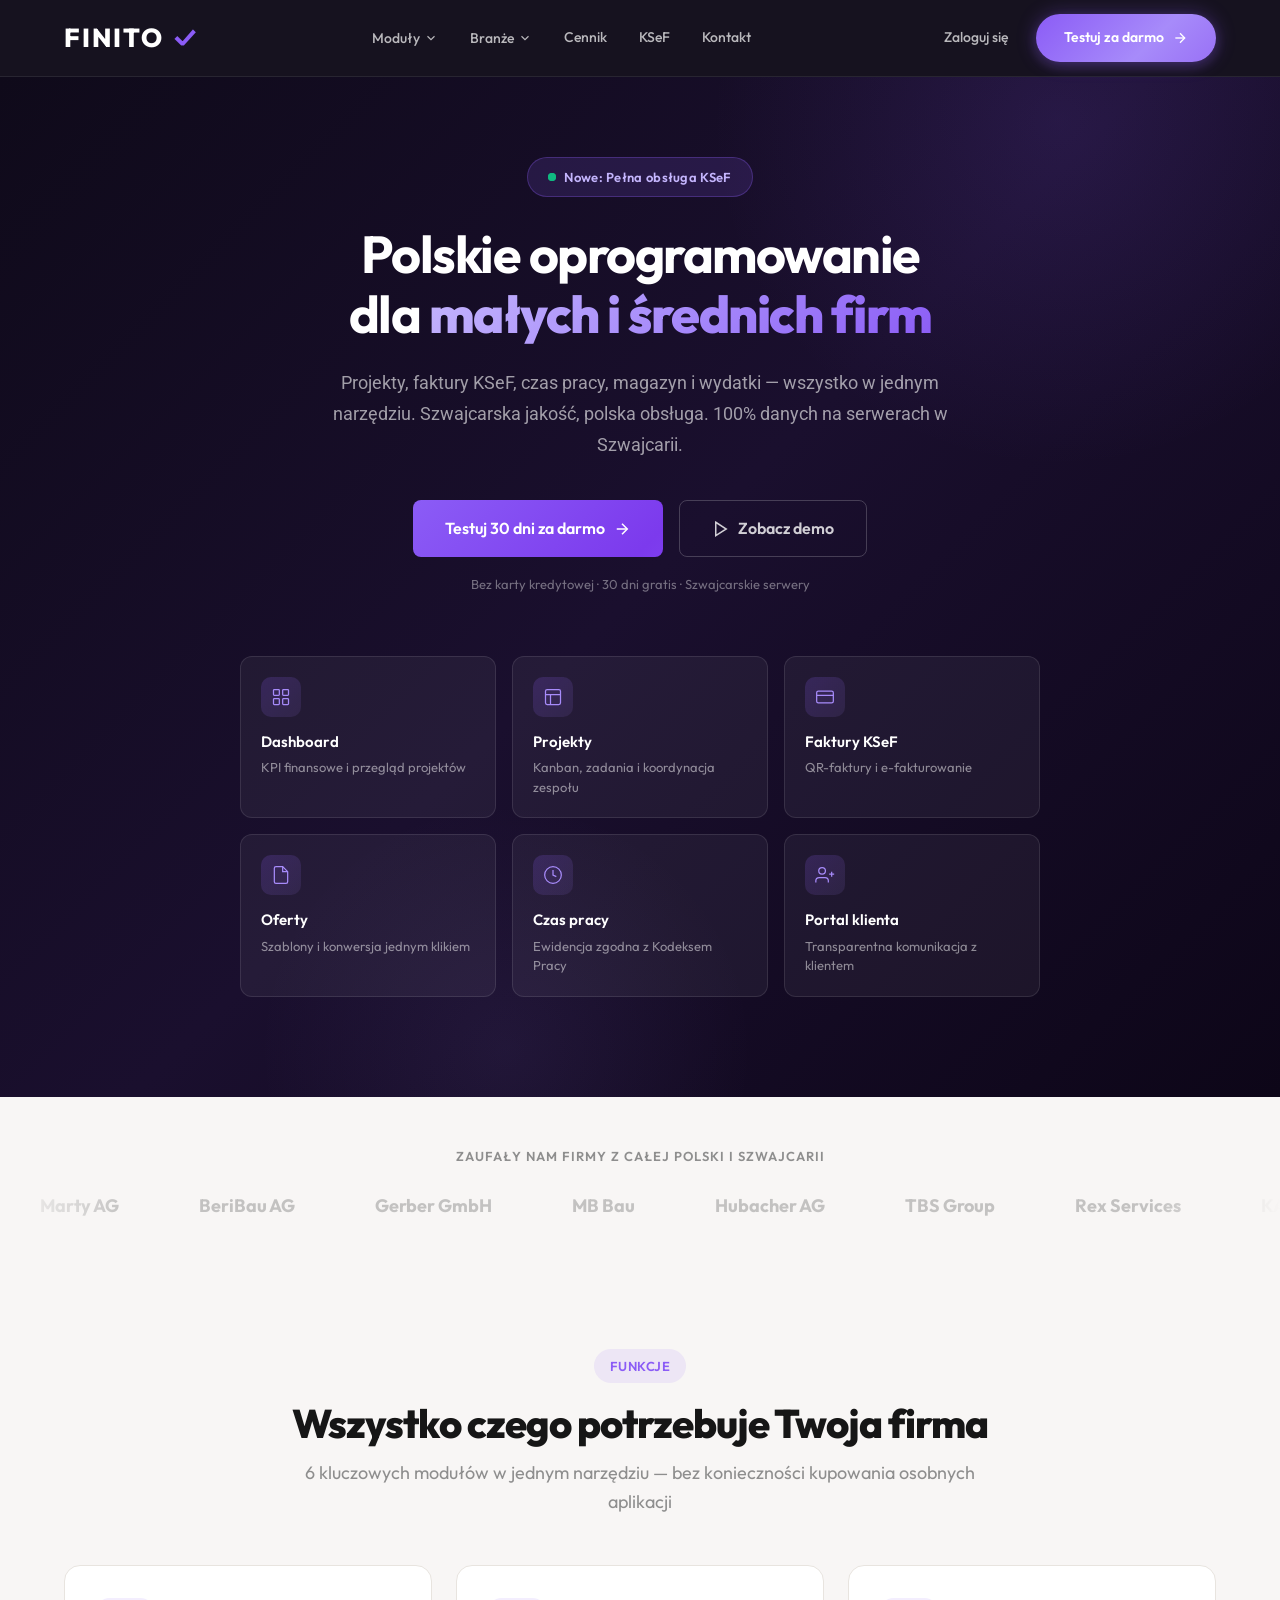
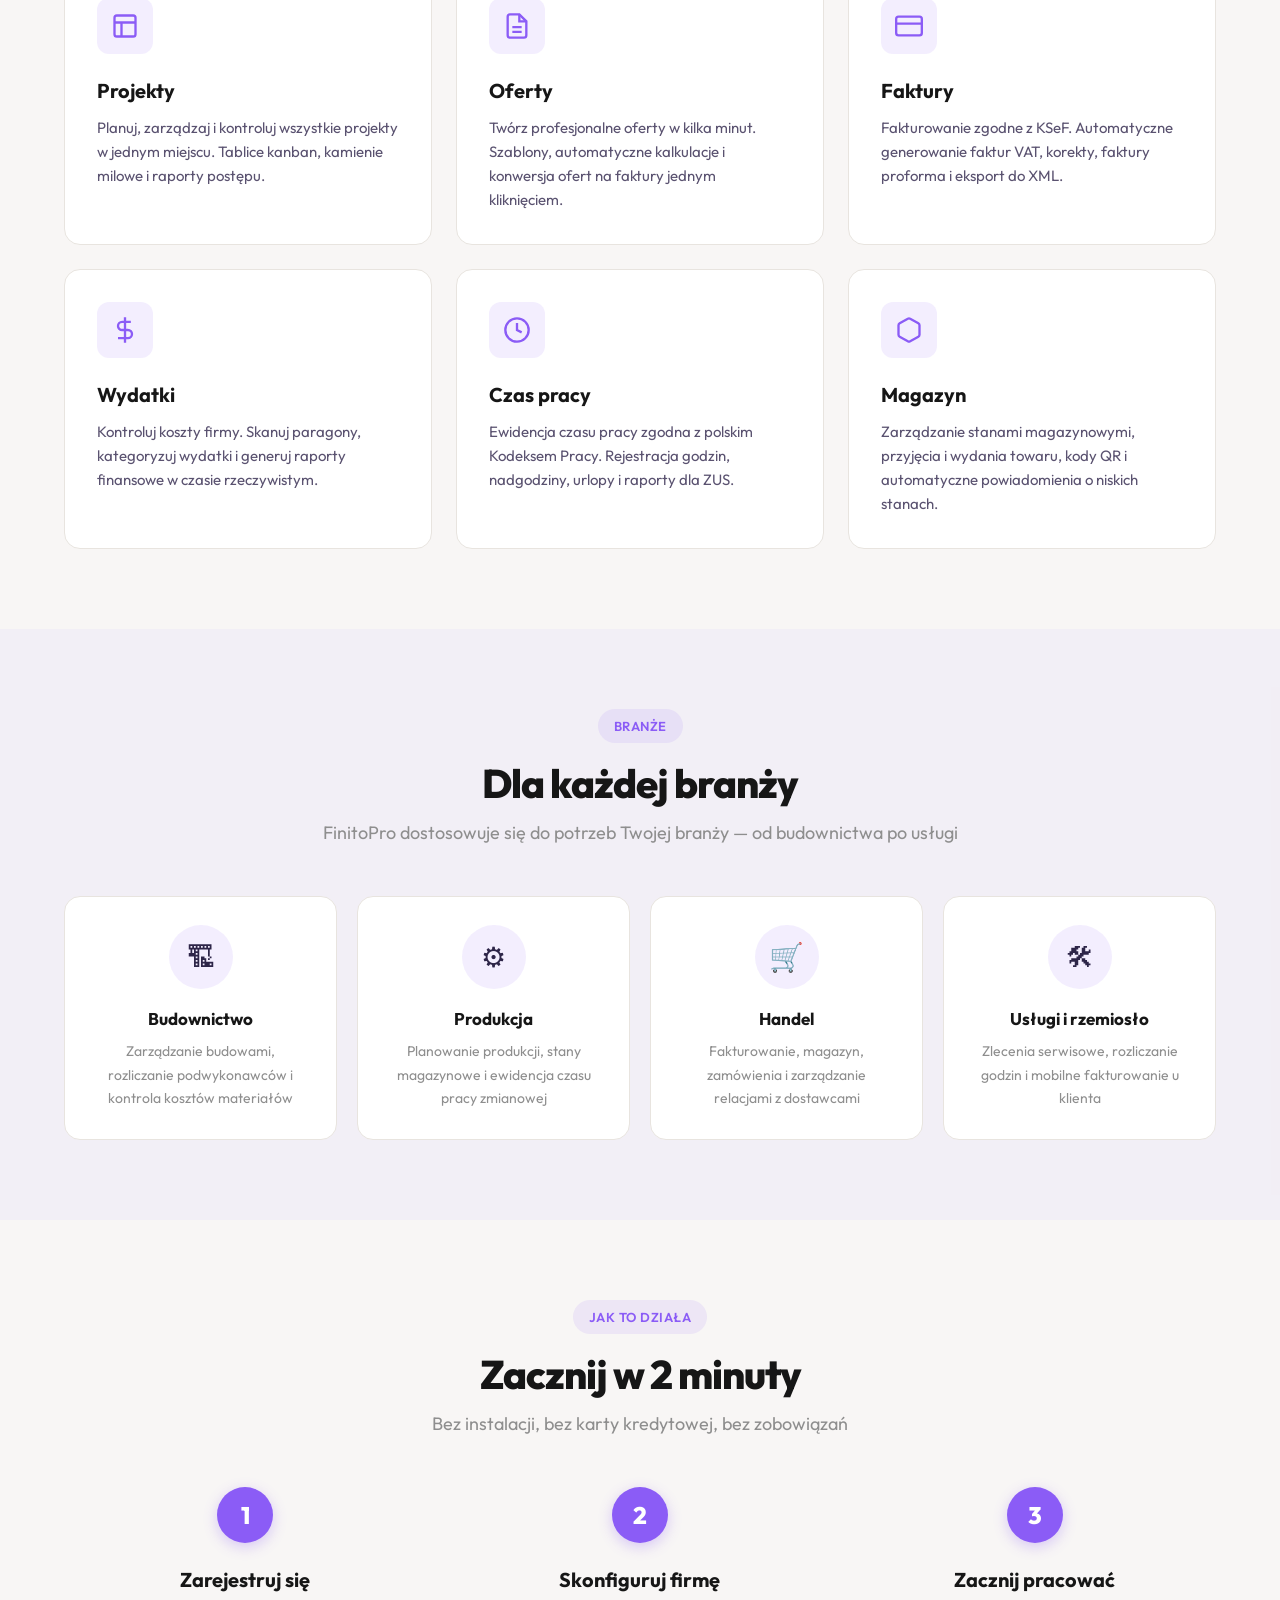
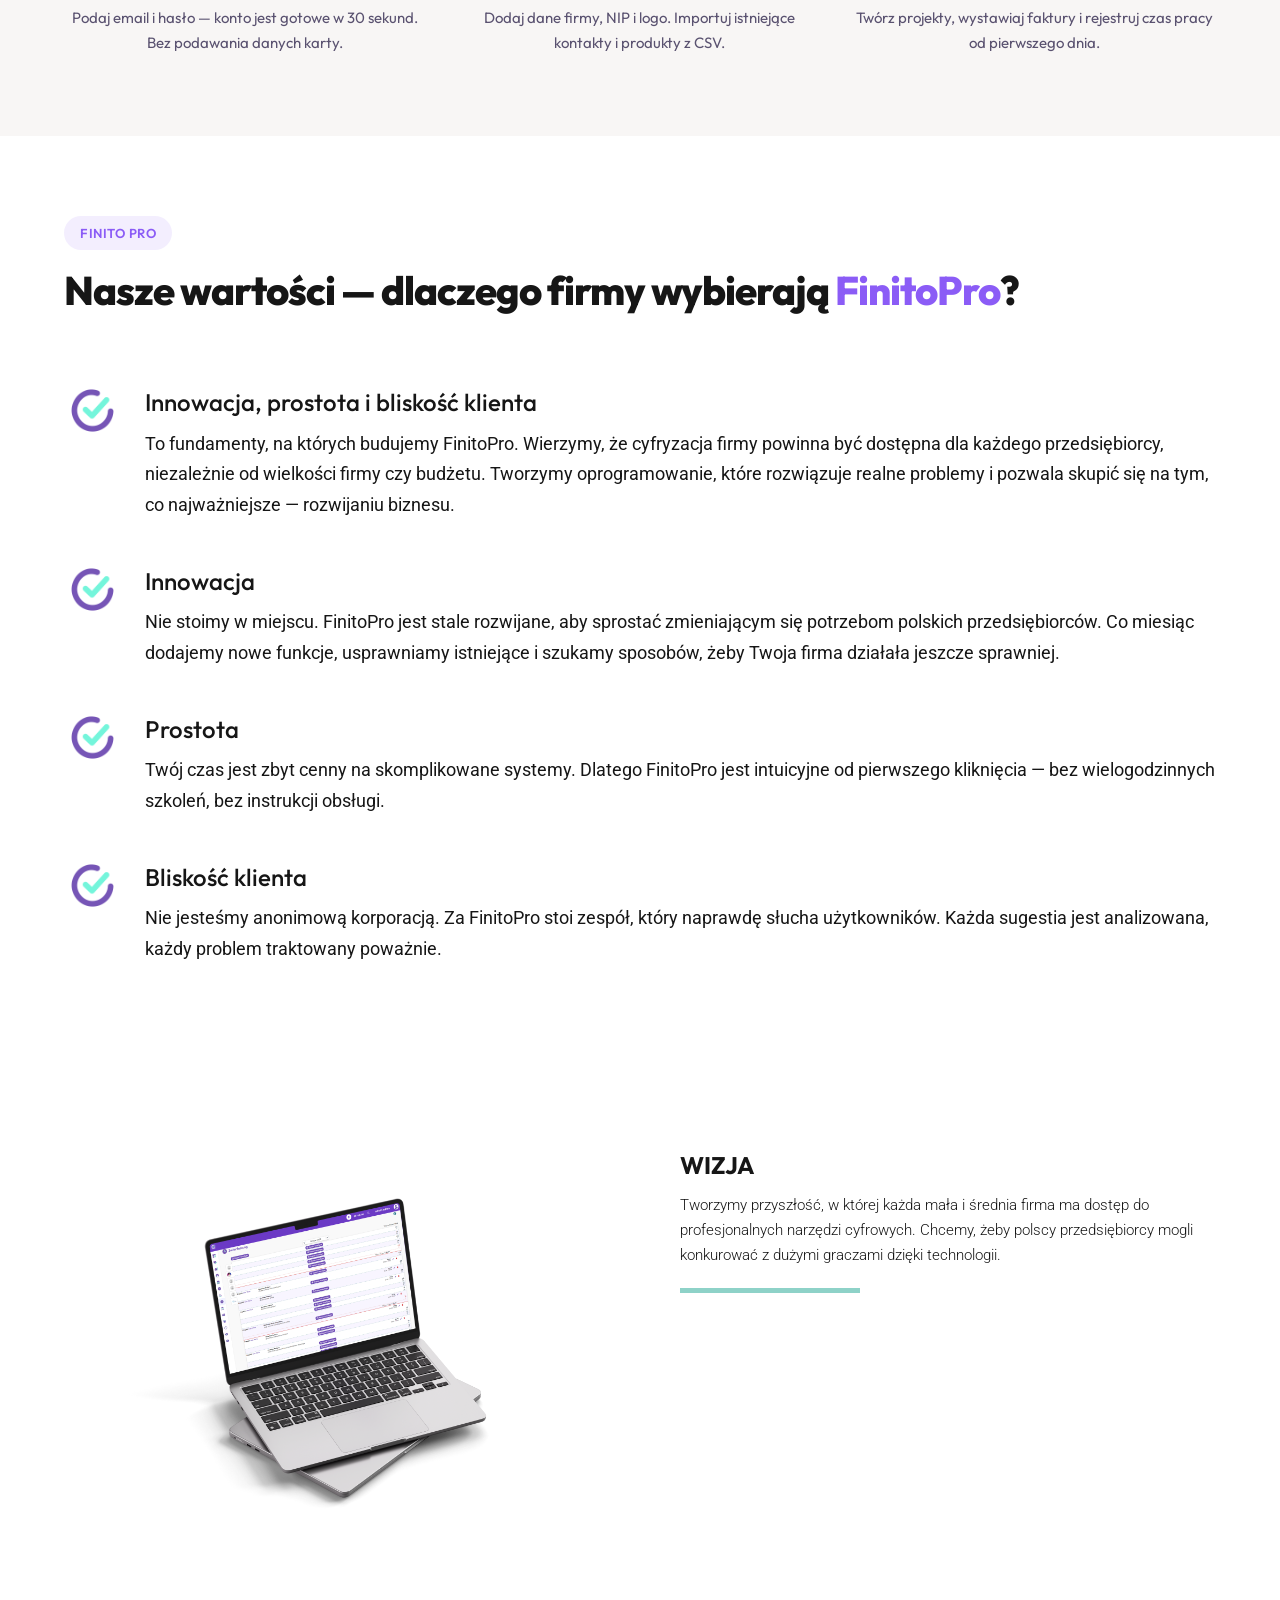
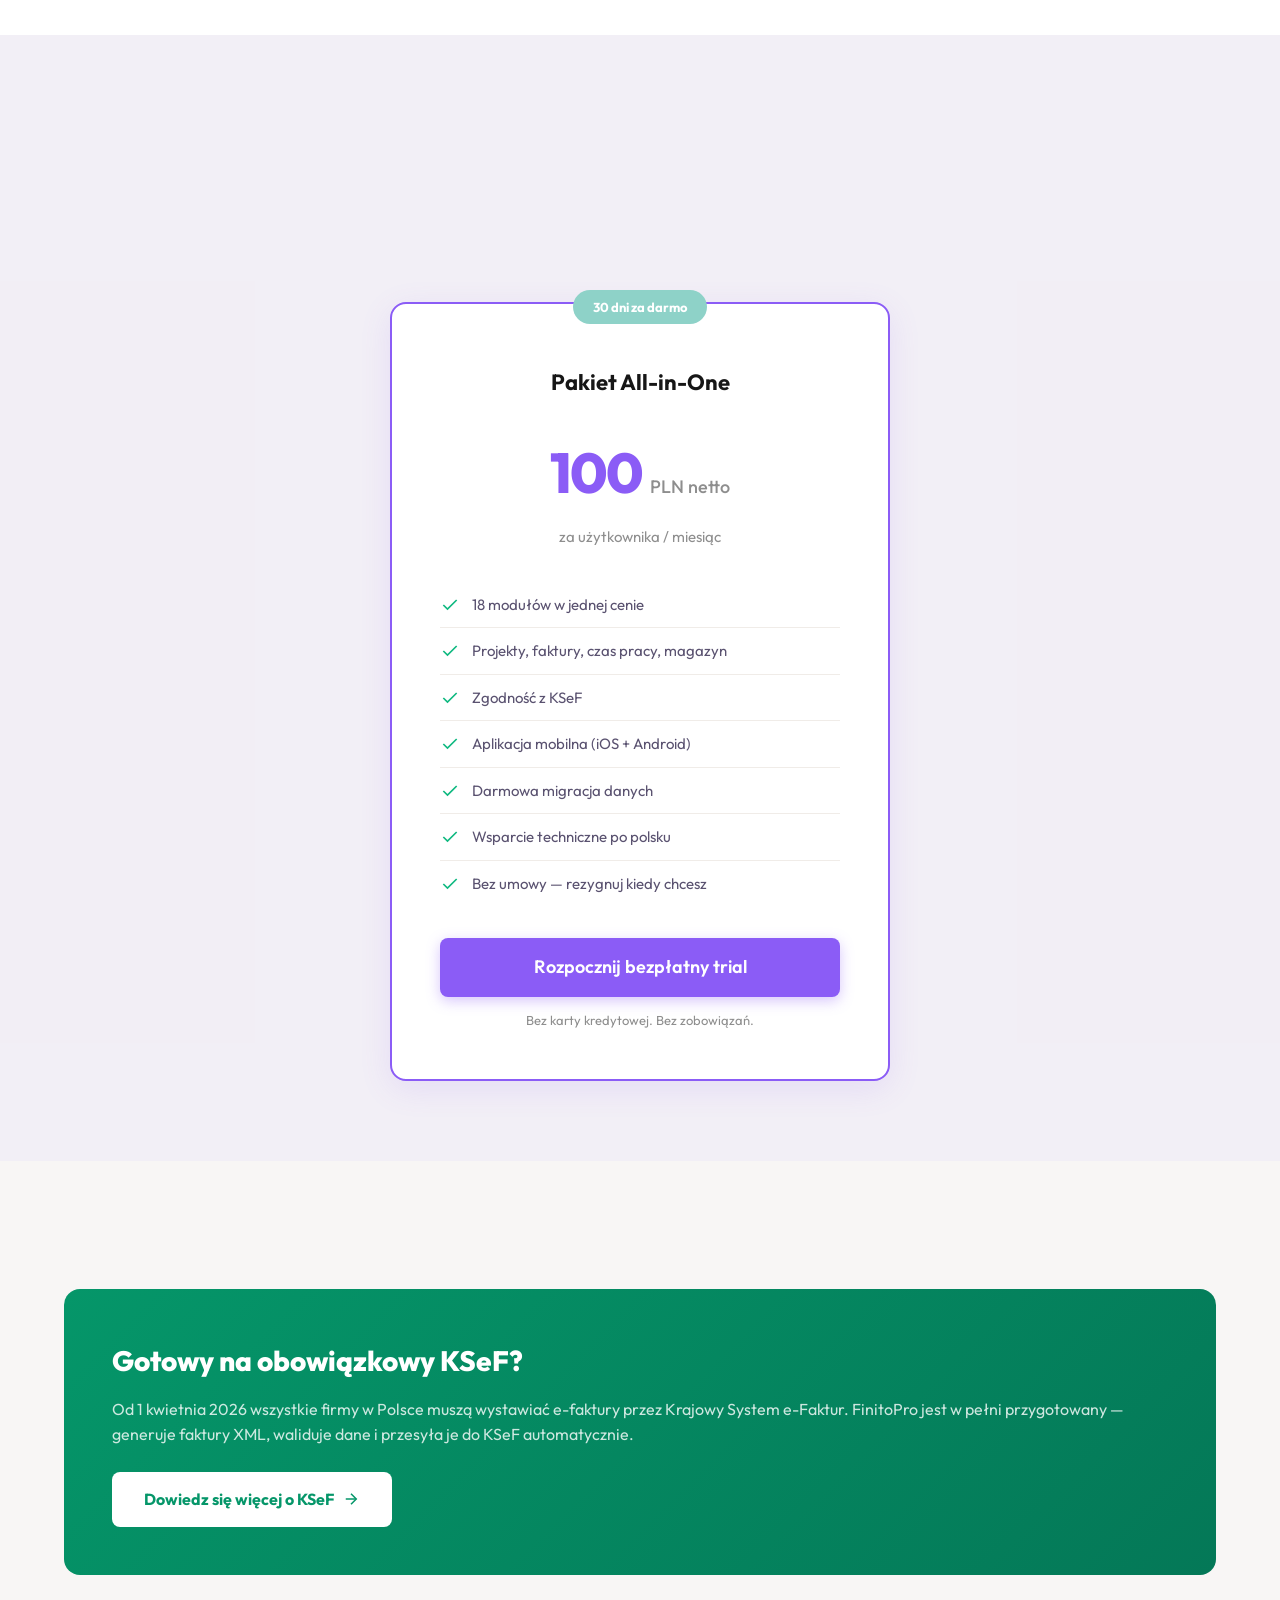
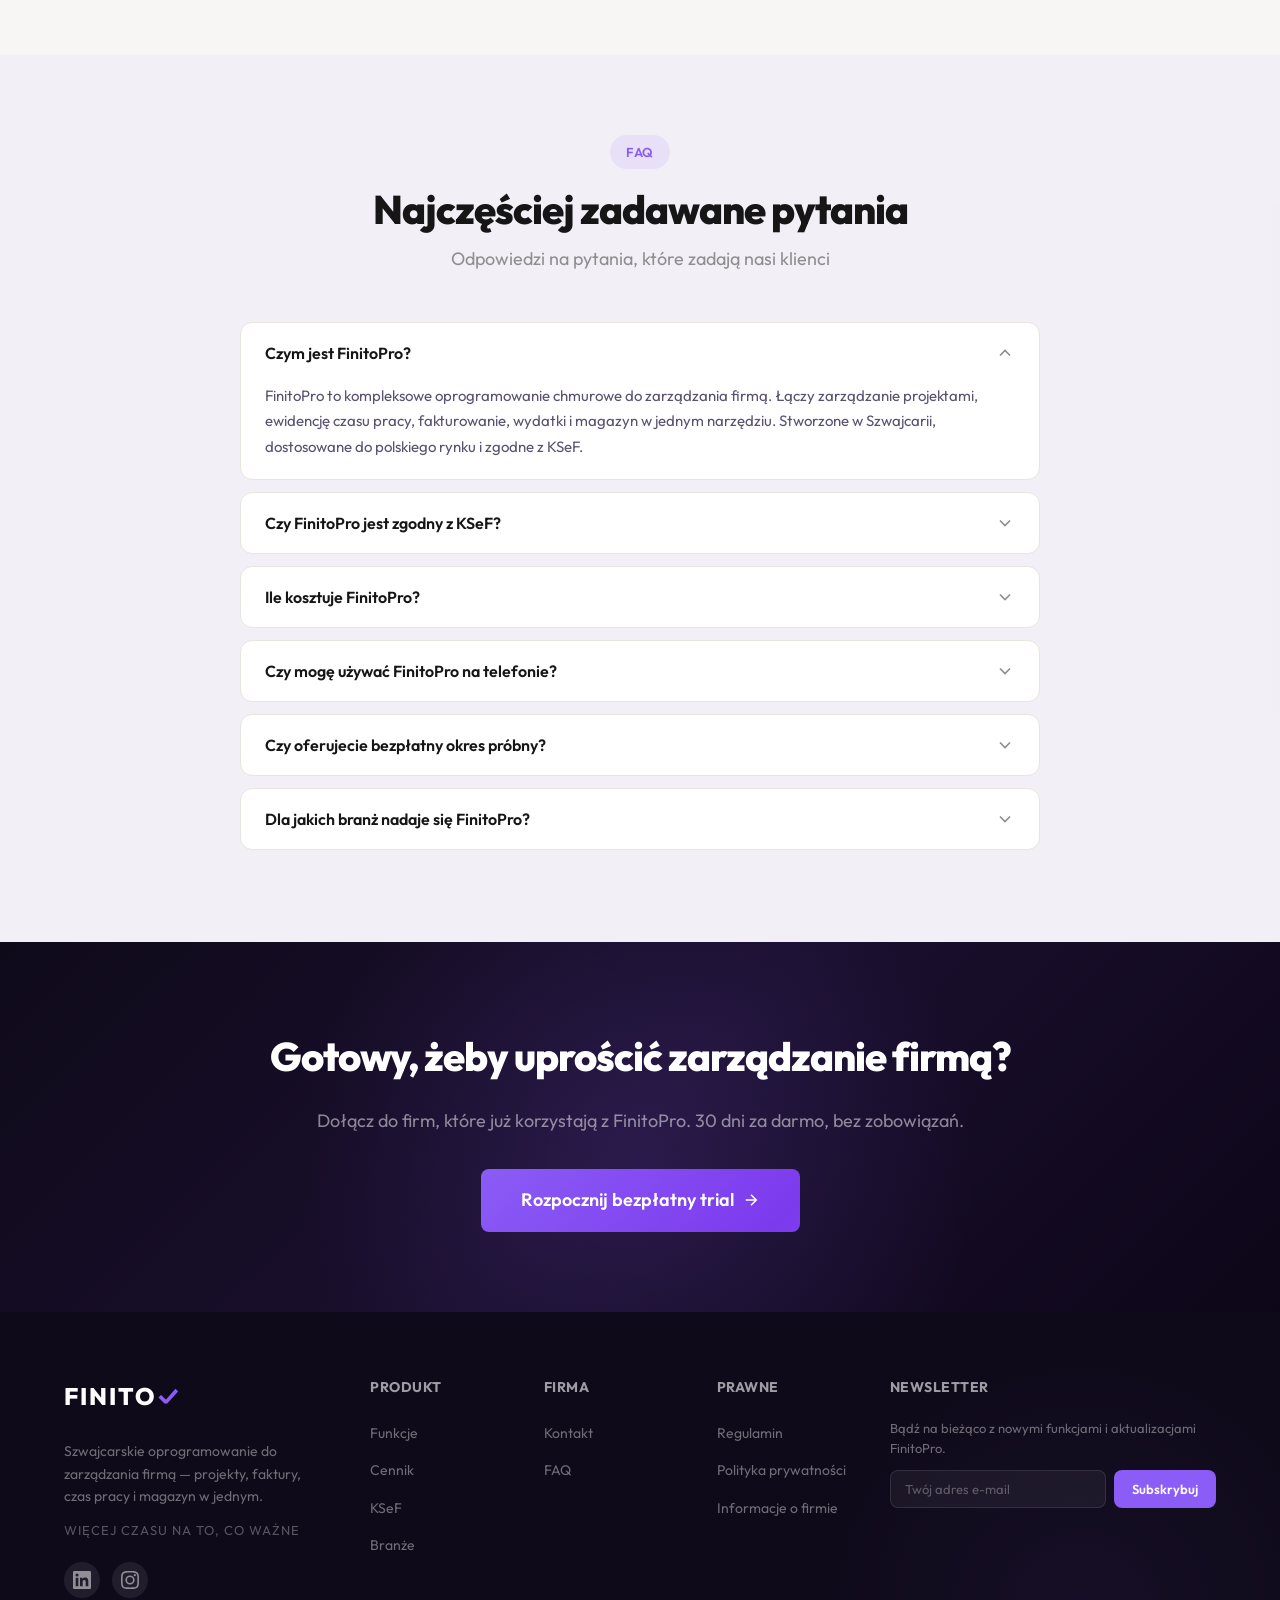
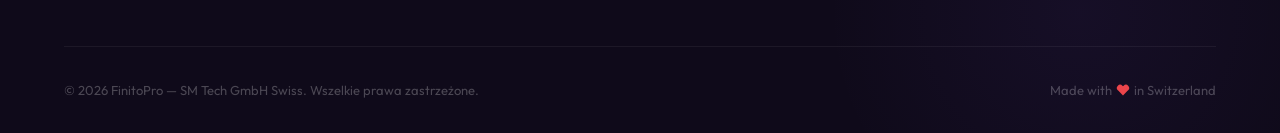
==== commit 0203aacc: "Fix navbar: white dropdown, FINITO✓ logo, rounded CTA, 5-col Branże - Mega-dropdown background chang" ====
--- a/index.html
+++ b/index.html
@@ -152,8 +152,7 @@
 <nav class="navbar" id="navbar">
   <div class="nav-container">
     <a href="/" class="nav-logo" aria-label="FinitoPro - strona główna">
-      <img src="images/logo.png" alt="FinitoPro logo" height="36">
-      <span class="logo-text">FINITO</span>
+      <span class="logo-text">FINITO</span><span class="logo-check">&#10003;</span>
     </a>
 
     <ul class="nav-links" id="navLinks">
@@ -234,7 +233,7 @@
           <svg viewBox="0 0 24 24" fill="none" stroke="currentColor" stroke-width="2"><path d="M6 9l6 6 6-6"/></svg>
         </button>
         <div class="mega-dropdown">
-          <div class="mega-dropdown-grid cols-4">
+          <div class="mega-dropdown-grid cols-5">
             <a href="#branze" class="mega-dropdown-item">
               <svg viewBox="0 0 24 24" fill="none" stroke="currentColor" stroke-width="1.5"><path d="M2 20h20"/><path d="M5 20V8l7-5 7 5v12"/><path d="M9 20v-5h6v5"/></svg>
               Budownictwo
@@ -785,8 +784,7 @@
     <div class="footer-grid">
       <div class="footer-brand">
         <a href="/" class="footer-logo">
-          <img src="images/logo.png" alt="FinitoPro" height="36">
-          FINITO
+          FINITO<span style="color:var(--primary)">&#10003;</span>
         </a>
         <p>Szwajcarskie oprogramowanie do zarządzania firmą — projekty, faktury, czas pracy i magazyn w jednym.</p>
         <div class="footer-tagline">Więcej czasu na to, co ważne</div>
--- a/css/style.css
+++ b/css/style.css
@@ -174,16 +174,22 @@
 }
 
 .nav-logo img {
-  height: 36px;
+  height: 32px;
   filter: brightness(10);
 }
 
 .nav-logo .logo-text {
   font-weight: 800;
-  background: linear-gradient(135deg, #c4b5fd, #8b5cf6);
-  -webkit-background-clip: text;
-  -webkit-text-fill-color: transparent;
-  background-clip: text;
+  font-size: 26px;
+  letter-spacing: 2px;
+  color: white;
+}
+
+.nav-logo .logo-check {
+  color: var(--primary);
+  font-weight: 800;
+  font-size: 26px;
+  -webkit-text-fill-color: var(--primary);
 }
 
 .nav-links {
@@ -233,84 +239,83 @@
   transform: rotate(180deg);
 }
 
-/* Mega Dropdown */
+/* Mega Dropdown — WHITE background like finitopro.ch */
 .mega-dropdown {
   display: none;
   position: absolute;
-  top: calc(100% + 12px);
+  top: calc(100% + 8px);
   left: 50%;
   transform: translateX(-50%);
-  background: rgba(15,10,26,0.98);
-  backdrop-filter: blur(20px);
-  -webkit-backdrop-filter: blur(20px);
-  border: 1px solid rgba(255,255,255,0.1);
+  background: white;
+  border: 1px solid #e5e7eb;
+  border-top: 3px solid var(--primary);
   border-radius: var(--radius);
-  padding: 24px;
-  min-width: 580px;
+  padding: 20px 24px;
+  min-width: 620px;
   z-index: 100;
-  box-shadow: 0 20px 60px rgba(0,0,0,0.5);
+  box-shadow: 0 20px 60px rgba(0,0,0,0.15), 0 0 30px rgba(139,92,246,0.08);
 }
 
 .mega-dropdown::before {
   content: '';
   position: absolute;
-  top: -12px;
+  top: -11px;
   left: 0;
   right: 0;
   height: 12px;
 }
 
 .mega-dropdown.open {
-  display: grid;
+  display: block;
 }
 
 .mega-dropdown-grid {
   display: grid;
-  grid-template-columns: repeat(3, 1fr);
-  gap: 4px;
-}
-
-.mega-dropdown-grid.cols-4 {
   grid-template-columns: repeat(4, 1fr);
+  gap: 2px;
+}
+
+.mega-dropdown-grid.cols-5 {
+  grid-template-columns: repeat(5, 1fr);
 }
 
 .mega-dropdown-item {
   display: flex;
   align-items: center;
   gap: 10px;
-  padding: 10px 14px;
+  padding: 10px 12px;
   border-radius: var(--radius-xs);
   text-decoration: none;
-  color: rgba(255,255,255,0.7);
+  color: #374151;
   font-size: 13px;
   font-weight: 500;
-  transition: all 0.2s ease;
+  transition: all 0.15s ease;
   white-space: nowrap;
 }
 
 .mega-dropdown-item:hover {
-  background: rgba(139,92,246,0.15);
-  color: white;
+  background: var(--primary-bg);
+  color: var(--primary-dark);
 }
 
 .mega-dropdown-item svg {
   width: 20px;
   height: 20px;
-  color: var(--primary-medium);
+  color: var(--primary);
   flex-shrink: 0;
 }
 
 .mega-dropdown-footer {
   margin-top: 12px;
   padding-top: 12px;
-  border-top: 1px solid rgba(255,255,255,0.08);
+  border-top: 1px solid #e5e7eb;
 }
 
 .mega-dropdown-footer a {
   display: inline-flex;
   align-items: center;
   gap: 6px;
-  color: var(--primary-medium);
+  color: var(--primary);
   font-size: 13px;
   font-weight: 600;
   text-decoration: none;
@@ -318,7 +323,7 @@
 }
 
 .mega-dropdown-footer a:hover {
-  color: var(--primary-light);
+  color: var(--primary-dark);
 }
 
 .mega-dropdown-footer a svg {
@@ -351,26 +356,33 @@
 .nav-cta {
   display: inline-flex;
   align-items: center;
-  gap: 6px;
-  background: linear-gradient(135deg, #8b5cf6 0%, #7c3aed 50%, #8b5cf6 100%);
+  gap: 8px;
+  background: linear-gradient(135deg, #8b5cf6 0%, #a78bfa 35%, #7c3aed 100%);
   background-size: 200% 100%;
   color: white !important;
-  padding: 10px 24px;
-  border-radius: var(--radius-xs);
+  padding: 12px 28px;
+  border-radius: 50px;
   font-weight: 600;
   font-size: 14px;
   text-decoration: none;
-  transition: transform 0.2s ease;
-  animation: shimmer 3s ease-in-out infinite, glow-pulse 2s ease-in-out infinite;
+  transition: transform 0.2s ease, box-shadow 0.2s ease;
+  animation: shimmer 3s ease-in-out infinite;
+  box-shadow: 0 0 20px rgba(139,92,246,0.3), 0 4px 12px rgba(139,92,246,0.2);
 }
 
 .nav-cta:hover {
-  transform: translateY(-1px);
+  transform: translateY(-2px);
+  box-shadow: 0 0 30px rgba(139,92,246,0.5), 0 6px 20px rgba(139,92,246,0.3);
 }
 
 .nav-cta svg {
   width: 16px;
   height: 16px;
+  transition: transform 0.2s ease;
+}
+
+.nav-cta:hover svg {
+  transform: translateX(2px);
 }
 
 .nav-toggle {
@@ -1272,19 +1284,15 @@
 }
 
 .footer-brand .footer-logo {
-  display: flex;
-  align-items: center;
-  gap: 10px;
+  display: inline-flex;
+  align-items: center;
+  gap: 2px;
   text-decoration: none;
   color: white;
   font-weight: 800;
-  font-size: 22px;
+  font-size: 24px;
+  letter-spacing: 2px;
   margin-bottom: 16px;
-}
-
-.footer-brand .footer-logo img {
-  height: 36px;
-  filter: brightness(10);
 }
 
 .footer-brand p {
@@ -1574,10 +1582,10 @@
     top: 100%;
     left: 0;
     right: 0;
-    background: rgba(15,10,26,0.98);
+    background: white;
     padding: 16px;
-    border-bottom: 1px solid rgba(255,255,255,0.08);
-    box-shadow: 0 20px 40px rgba(0,0,0,0.4);
+    border-bottom: 1px solid #e5e7eb;
+    box-shadow: 0 20px 40px rgba(0,0,0,0.12);
     max-height: 80vh;
     overflow-y: auto;
   }
@@ -1588,6 +1596,13 @@
     font-size: 15px;
     width: 100%;
     justify-content: space-between;
+    color: #374151;
+  }
+
+  .nav-links.open > li > a:hover,
+  .nav-links.open .nav-dropdown-btn:hover {
+    color: var(--primary);
+    background: var(--primary-bg);
   }
 
   .nav-links.open .mega-dropdown {
@@ -1595,9 +1610,10 @@
     transform: none;
     min-width: auto;
     border: none;
-    background: rgba(255,255,255,0.03);
+    border-top: none;
+    background: #f9fafb;
     box-shadow: none;
-    padding: 8px 0 8px 16px;
+    padding: 8px 0 8px 8px;
     border-radius: var(--radius-xs);
   }
 
@@ -1605,20 +1621,17 @@
     display: none;
   }
 
-  .nav-links.open .mega-dropdown-grid {
-    grid-template-columns: 1fr;
-  }
-
-  .nav-links.open .mega-dropdown-grid.cols-4 {
-    grid-template-columns: 1fr;
+  .nav-links.open .mega-dropdown-grid,
+  .nav-links.open .mega-dropdown-grid.cols-5 {
+    grid-template-columns: 1fr 1fr;
   }
 
   .nav-links.open .nav-mobile-actions {
     display: flex;
     flex-direction: column;
     gap: 8px;
-    padding: 16px;
-    border-top: 1px solid rgba(255,255,255,0.08);
+    padding: 16px 0 0;
+    border-top: 1px solid #e5e7eb;
     margin-top: 8px;
   }
 
@@ -1629,6 +1642,11 @@
     font-weight: 600;
     font-size: 15px;
     text-decoration: none;
+    color: #374151;
+  }
+
+  .nav-links.open .nav-mobile-actions .nav-cta {
+    color: white !important;
   }
 
   /* Hero mobile */
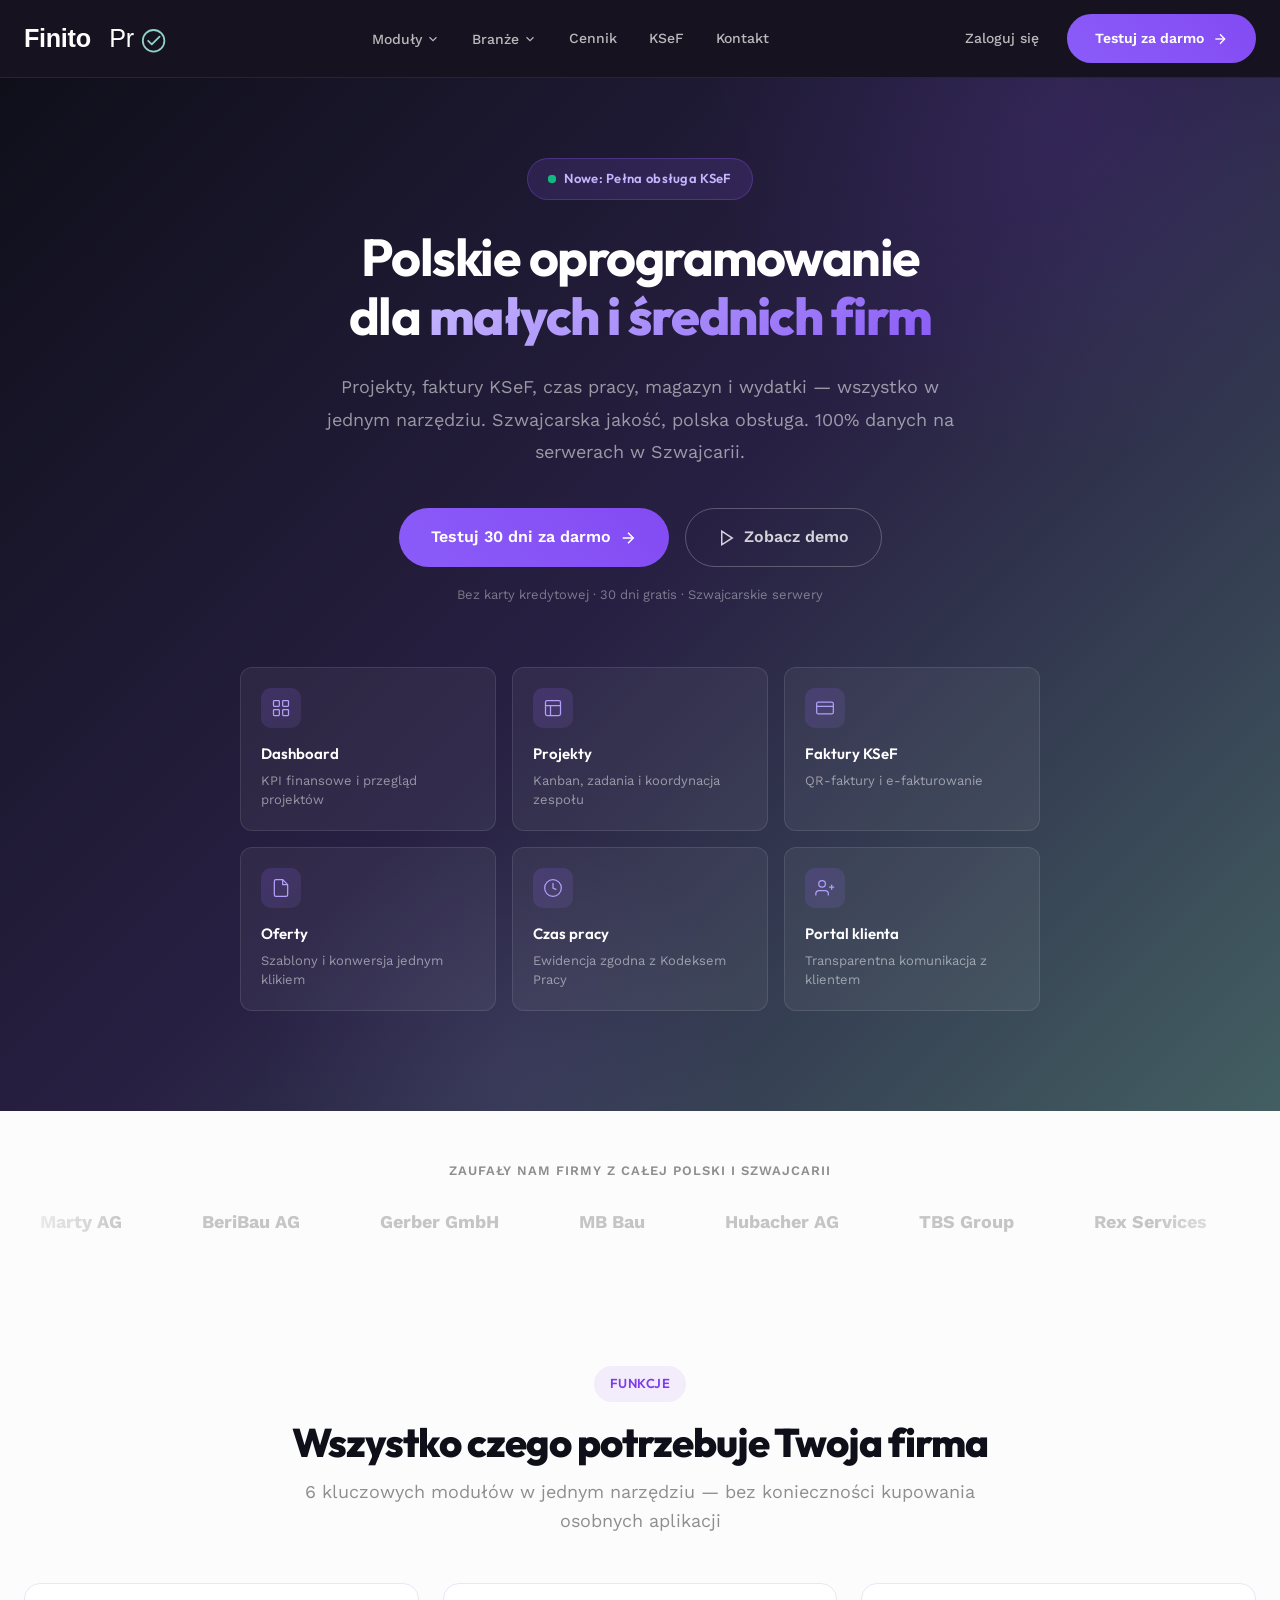
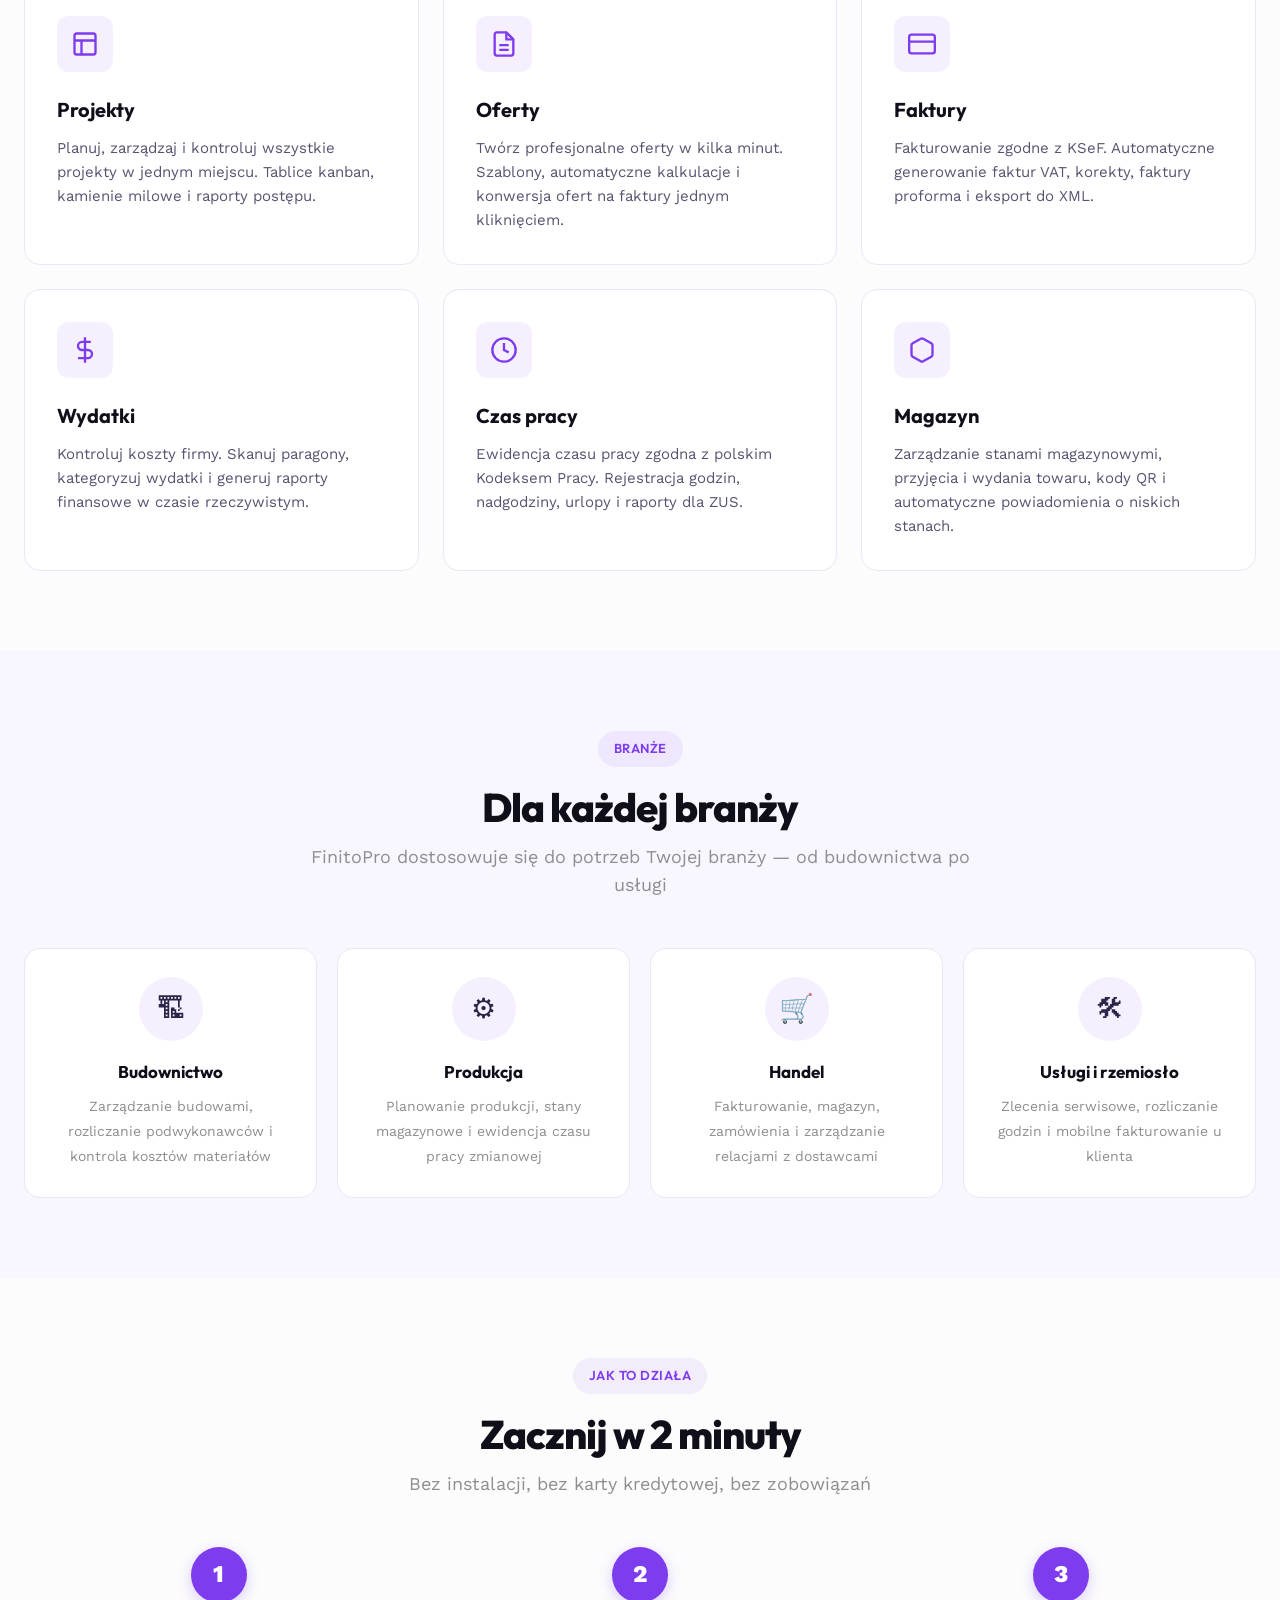
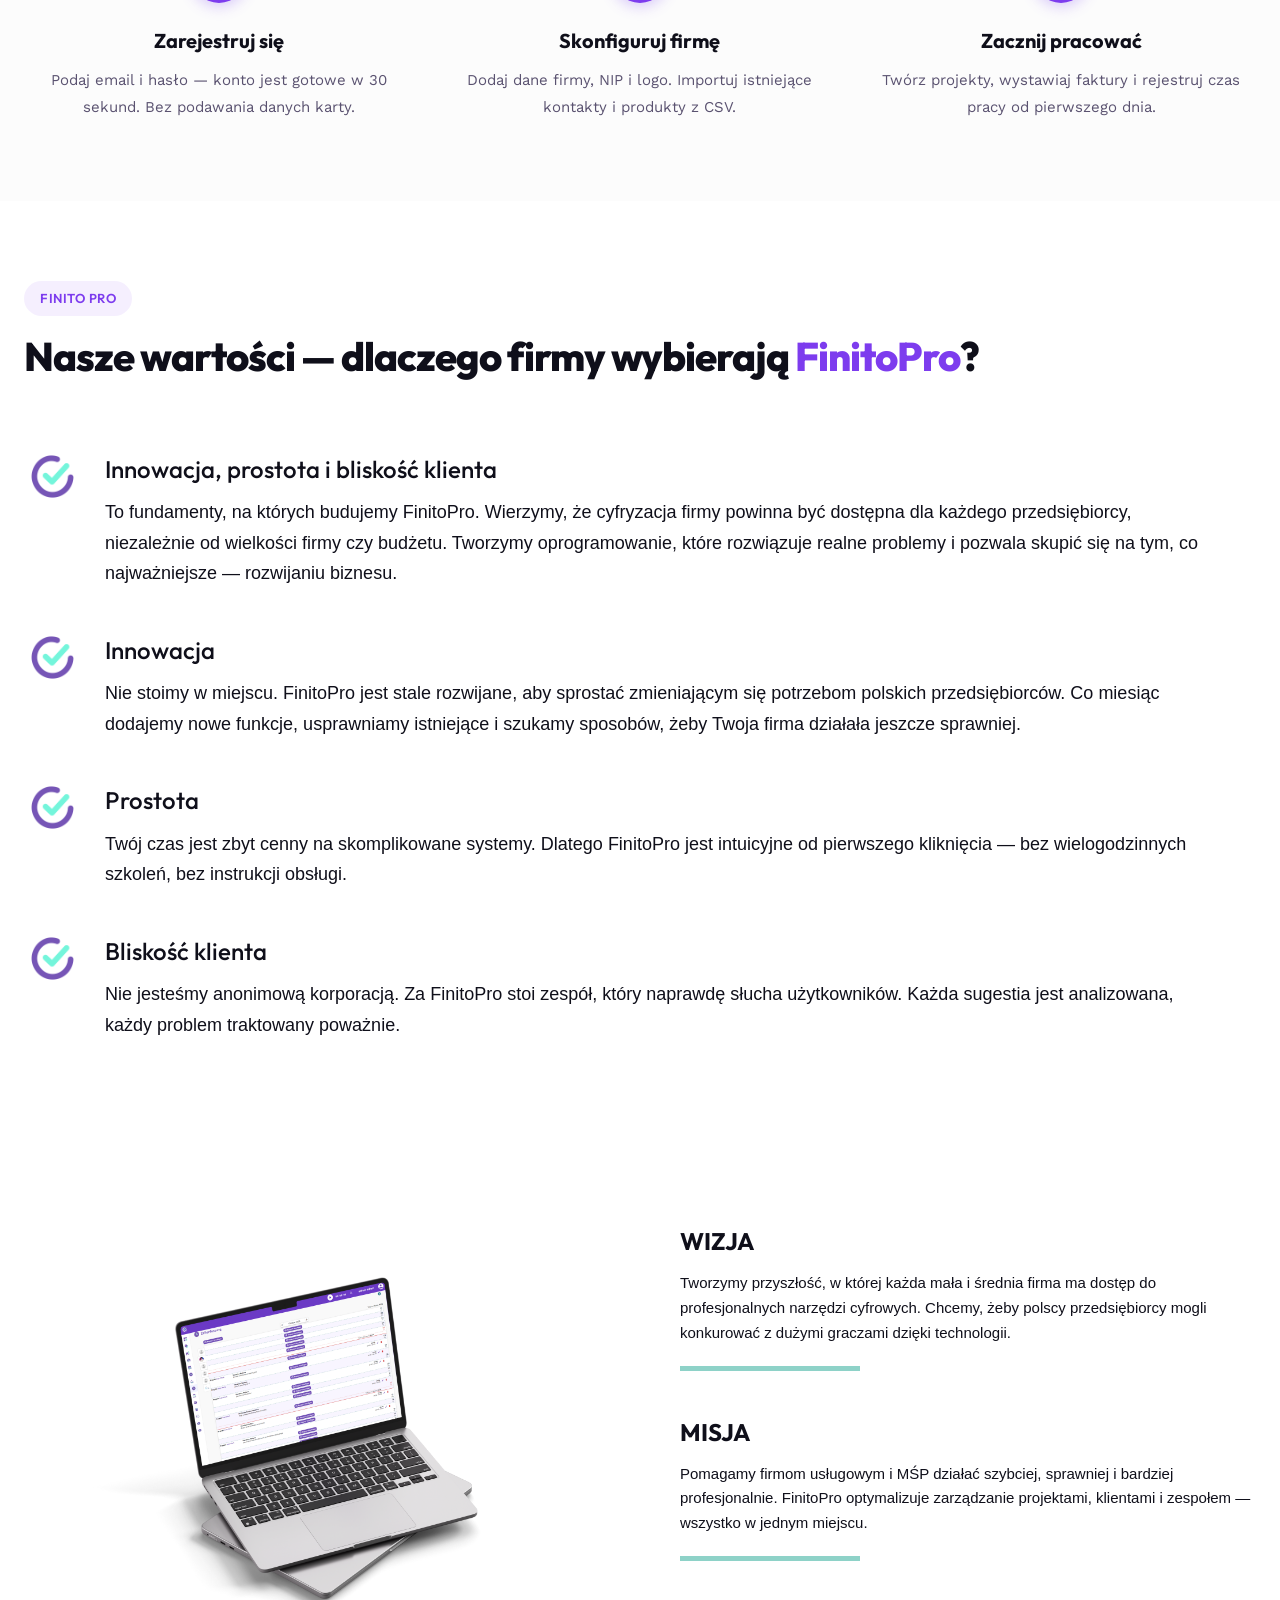
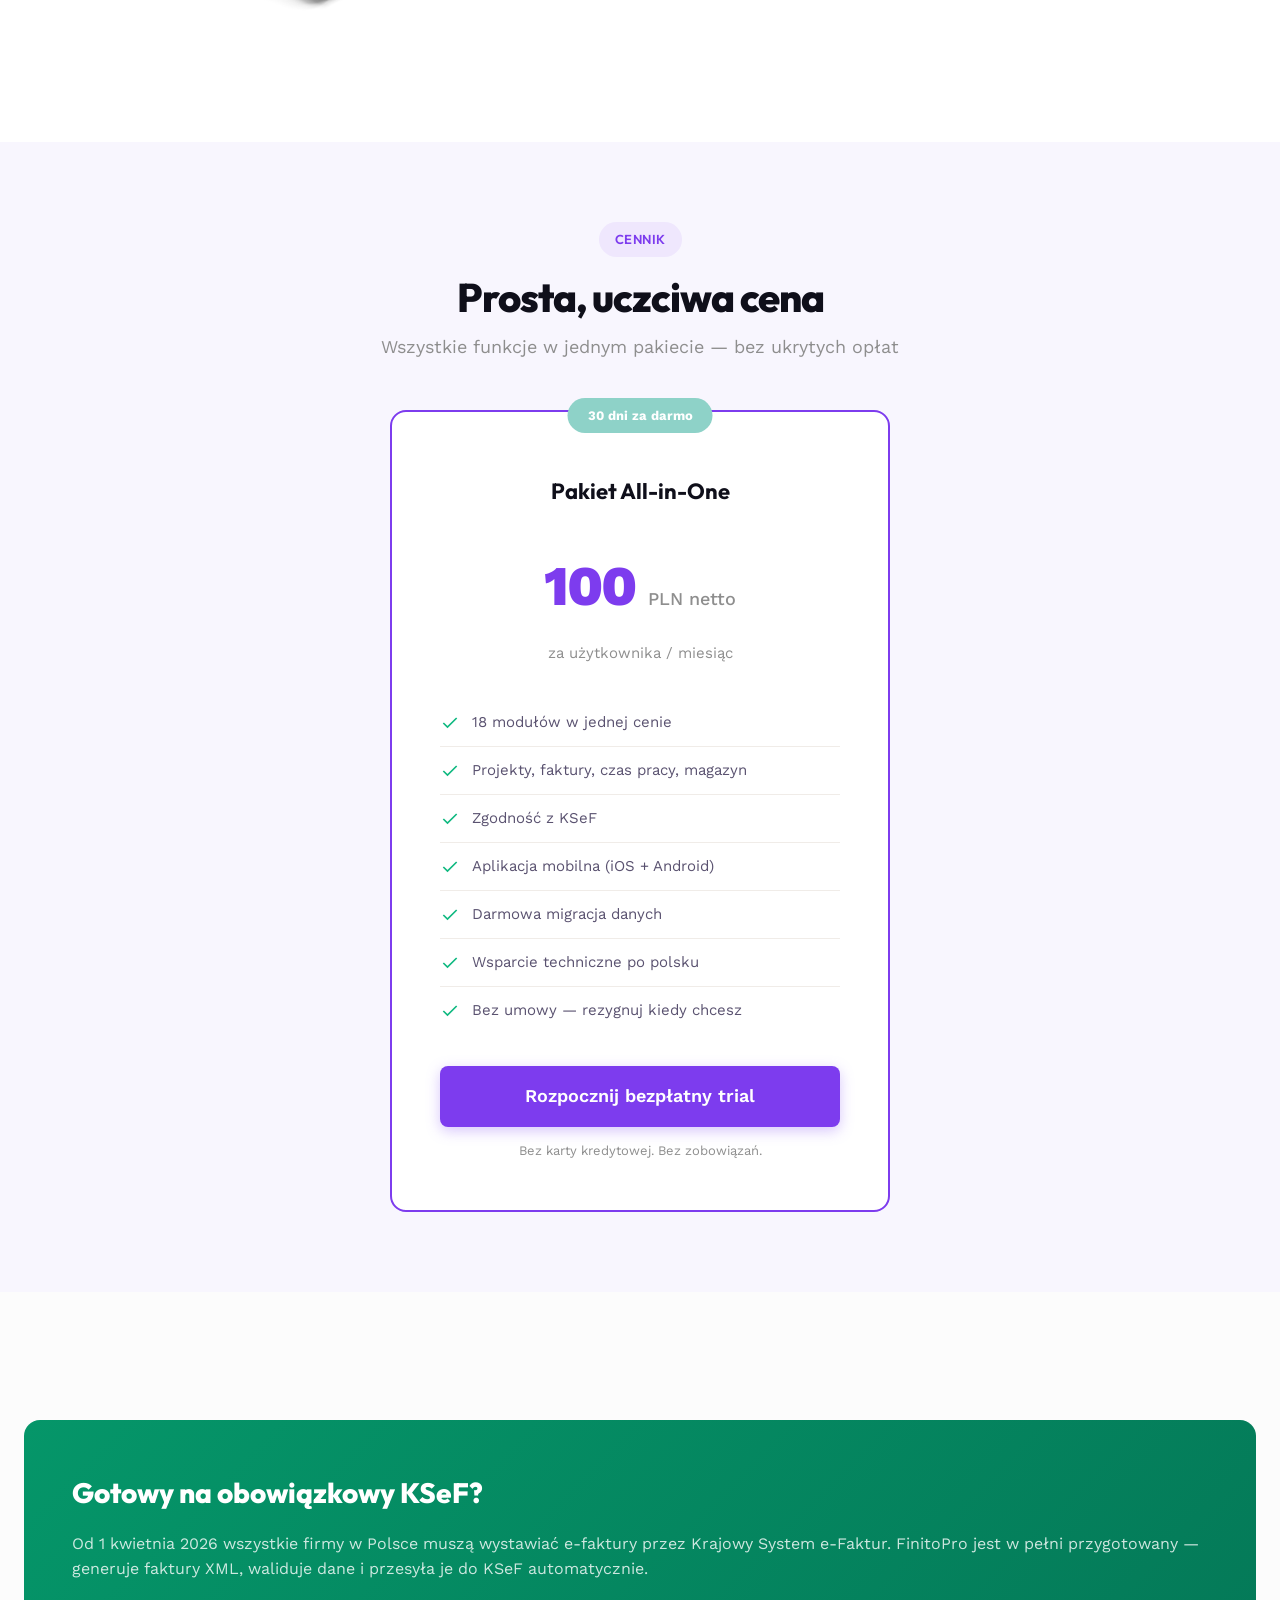
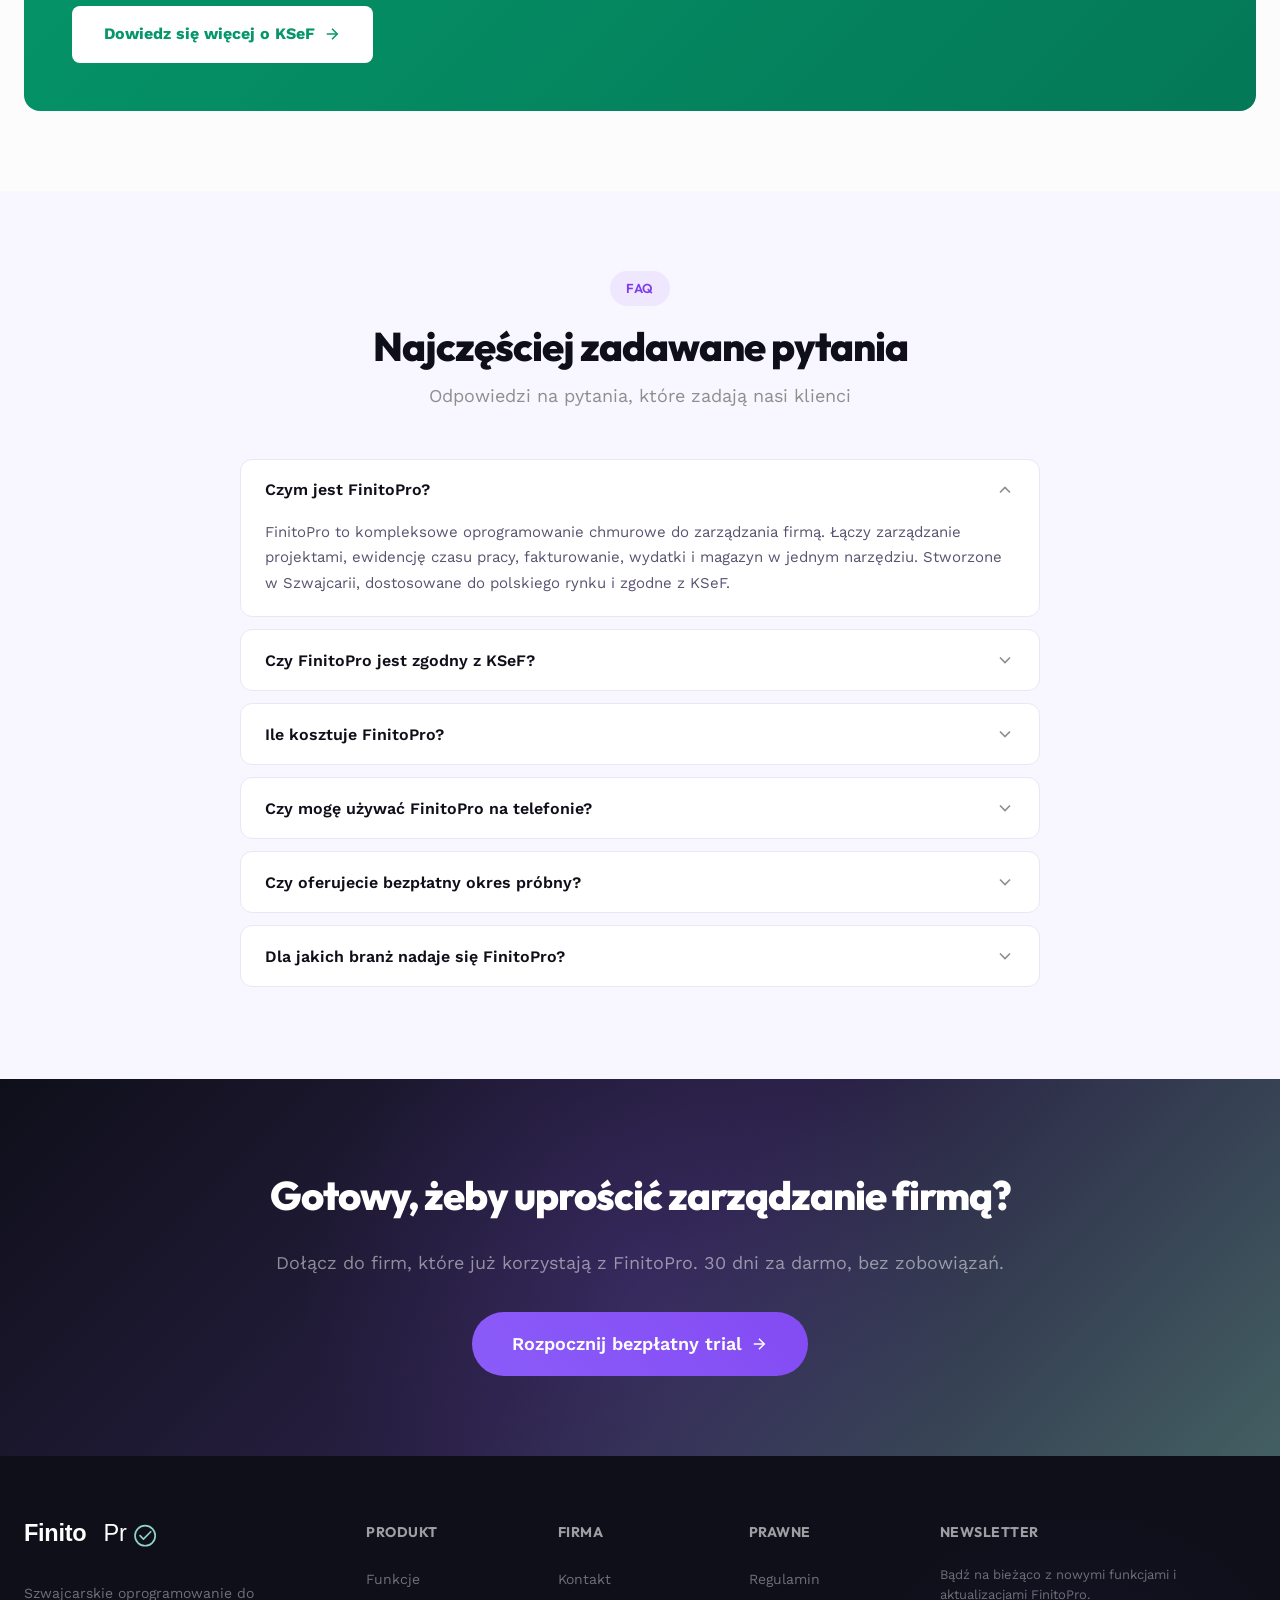
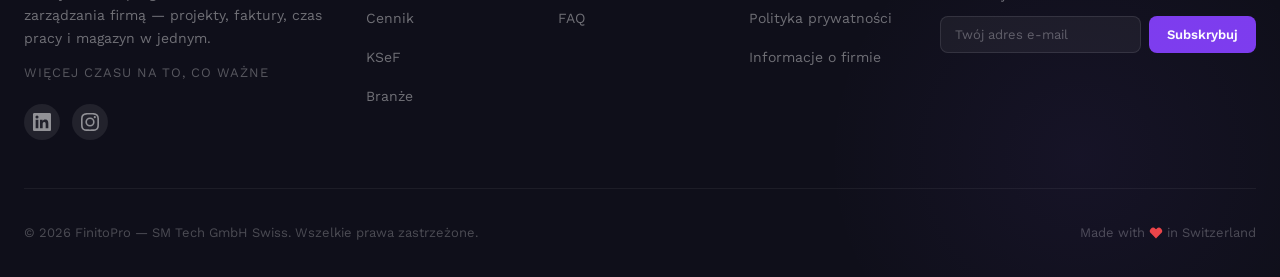
==== commit e1793cb7: "Brand update: SVG logo, favicon, correct colors, Work Sans font, flat design - New SVG logo: "Finito" ====
--- a/index.html
+++ b/index.html
@@ -34,10 +34,13 @@
   <meta name="twitter:title" content="FinitoPro — Zarządzanie firmą z jednego narzędzia">
   <meta name="twitter:description" content="Projekty, faktury, czas pracy i magazyn w jednym. Testuj 30 dni za darmo!">
 
-  <!-- Fonts -->
+  <!-- Favicon -->
+  <link rel="icon" type="image/svg+xml" href="/images/favicon.svg">
+
+  <!-- Fonts (Outfit + Work Sans per brand guide) -->
   <link rel="preconnect" href="https://fonts.googleapis.com">
   <link rel="preconnect" href="https://fonts.gstatic.com" crossorigin>
-  <link href="https://fonts.googleapis.com/css2?family=Outfit:wght@300;400;500;600;700;800&family=Roboto:wght@400;500&display=swap" rel="stylesheet">
+  <link href="https://fonts.googleapis.com/css2?family=Outfit:wght@300;400;500;600;700;800&family=Work+Sans:wght@400;500&display=swap" rel="stylesheet">
 
   <!-- Styles -->
   <link rel="stylesheet" href="css/style.css">
@@ -152,7 +155,7 @@
 <nav class="navbar" id="navbar">
   <div class="nav-container">
     <a href="/" class="nav-logo" aria-label="FinitoPro - strona główna">
-      <span class="logo-text">FINITO</span><span class="logo-check">&#10003;</span>
+      <img src="/images/logo.svg" alt="FinitoPro" height="30">
     </a>
 
     <ul class="nav-links" id="navLinks">
@@ -784,7 +787,7 @@
     <div class="footer-grid">
       <div class="footer-brand">
         <a href="/" class="footer-logo">
-          FINITO<span style="color:var(--primary)">&#10003;</span>
+          <img src="/images/logo.svg" alt="FinitoPro" height="28">
         </a>
         <p>Szwajcarskie oprogramowanie do zarządzania firmą — projekty, faktury, czas pracy i magazyn w jednym.</p>
         <div class="footer-tagline">Więcej czasu na to, co ważne</div>
--- a/css/style.css
+++ b/css/style.css
@@ -2,31 +2,31 @@
 /* Design: Dark hero + modern animations matching finitopro.ch */
 
 :root {
-  --primary: #8b5cf6;
-  --primary-dark: #7c3aed;
-  --primary-medium: #a78bfa;
+  --primary: #7d3cee;
+  --primary-dark: #6a2dd4;
+  --primary-medium: #b1a0f9;
   --primary-light: #c4b5fd;
-  --primary-lighter: #ddd6fe;
-  --primary-bg: rgba(139,92,246,0.1);
-  --primary-bg-light: rgba(139,92,246,0.05);
+  --primary-lighter: #eae6f5;
+  --primary-bg: rgba(125,60,238,0.08);
+  --primary-bg-light: #f8f6fe;
   --accent: #8ed2c8;
   --accent-orange: #F97316;
-  --text-dark: #161616;
+  --text-dark: #0f0f1a;
   --text: #2d2548;
   --text-secondary: #5a5270;
   --text-muted: #8e8e8e;
-  --bg: #f8f6f5;
+  --bg: #fcfcfc;
   --bg-white: #ffffff;
-  --border: #e8e4df;
+  --border: #eae6f5;
   --border-light: #f0ece8;
   --success: #10B981;
   --success-bg: #ECFDF5;
   --warning: #F59E0B;
   --danger: #EF4444;
-  --shadow-sm: 0 1px 2px rgba(139,92,246,0.06);
-  --shadow: 0 2px 8px rgba(139,92,246,0.08);
-  --shadow-md: 0 4px 16px rgba(139,92,246,0.1);
-  --shadow-lg: 0 8px 32px rgba(139,92,246,0.12);
+  --shadow-sm: none;
+  --shadow: none;
+  --shadow-md: none;
+  --shadow-lg: none;
   --radius: 16px;
   --radius-sm: 12px;
   --radius-xs: 8px;
@@ -35,10 +35,10 @@
   --glass-bg-hover: rgba(255,255,255,0.1);
   --glass-border: rgba(255,255,255,0.1);
   --glass-border-hover: rgba(139,92,246,0.3);
-  /* Dark */
-  --dark-bg: #0f0a1a;
-  --dark-bg-mid: #1a0f2e;
-  --dark-bg-deep: #0d0618;
+  /* Dark (from brand guide) */
+  --dark-bg: #0f0f1a;
+  --dark-bg-mid: #282043;
+  --dark-bg-deep: #435f62;
 }
 
 * { margin: 0; padding: 0; box-sizing: border-box; }
@@ -46,16 +46,22 @@
 html { scroll-behavior: smooth; }
 
 body {
-  font-family: 'Outfit', -apple-system, BlinkMacSystemFont, sans-serif;
+  font-family: 'Work Sans', -apple-system, BlinkMacSystemFont, sans-serif;
   background: var(--bg);
   color: var(--text);
-  line-height: 1.7;
+  line-height: 1.8;
   -webkit-font-smoothing: antialiased;
   -moz-osx-font-smoothing: grayscale;
 }
 
+h1, h2, h3, h4, h5, h6,
+.section-title, .section-badge,
+.hero h1, .hero-badge {
+  font-family: 'Outfit', sans-serif;
+}
+
 .container {
-  max-width: 1200px;
+  max-width: 1440px;
   margin: 0 auto;
   padding: 0 24px;
 }
@@ -158,7 +164,7 @@
   align-items: center;
   justify-content: space-between;
   padding: 14px 24px;
-  max-width: 1200px;
+  max-width: 1440px;
   margin: 0 auto;
 }
 
@@ -174,22 +180,8 @@
 }
 
 .nav-logo img {
-  height: 32px;
-  filter: brightness(10);
-}
-
-.nav-logo .logo-text {
-  font-weight: 800;
-  font-size: 26px;
-  letter-spacing: 2px;
-  color: white;
-}
-
-.nav-logo .logo-check {
-  color: var(--primary);
-  font-weight: 800;
-  font-size: 26px;
-  -webkit-text-fill-color: var(--primary);
+  height: 30px;
+  width: auto;
 }
 
 .nav-links {
@@ -357,7 +349,7 @@
   display: inline-flex;
   align-items: center;
   gap: 8px;
-  background: linear-gradient(135deg, #8b5cf6 0%, #a78bfa 35%, #7c3aed 100%);
+  background: linear-gradient(45deg, #8b5cf9 0%, #7d3cee 100%);
   background-size: 200% 100%;
   color: white !important;
   padding: 12px 28px;
@@ -365,14 +357,13 @@
   font-weight: 600;
   font-size: 14px;
   text-decoration: none;
-  transition: transform 0.2s ease, box-shadow 0.2s ease;
+  transition: transform 0.2s ease, opacity 0.2s ease;
   animation: shimmer 3s ease-in-out infinite;
-  box-shadow: 0 0 20px rgba(139,92,246,0.3), 0 4px 12px rgba(139,92,246,0.2);
 }
 
 .nav-cta:hover {
-  transform: translateY(-2px);
-  box-shadow: 0 0 30px rgba(139,92,246,0.5), 0 6px 20px rgba(139,92,246,0.3);
+  transform: translateY(-1px);
+  opacity: 0.9;
 }
 
 .nav-cta svg {
@@ -498,11 +489,11 @@
 
 .hero-subtitle {
   font-size: 18px;
-  color: rgba(255,255,255,0.6);
+  color: rgba(255,255,255,0.55);
   font-weight: 400;
   margin-bottom: 40px;
-  line-height: 1.7;
-  font-family: 'Roboto', sans-serif;
+  line-height: 1.8;
+  font-family: 'Work Sans', sans-serif;
   max-width: 650px;
   margin-left: auto;
   margin-right: auto;
@@ -617,10 +608,11 @@
 }
 
 .btn-primary {
-  background: linear-gradient(135deg, #8b5cf6 0%, #7c3aed 50%, #8b5cf6 100%);
+  background: linear-gradient(45deg, #8b5cf9 0%, #7d3cee 100%);
   background-size: 200% 100%;
   color: white;
-  animation: shimmer 3s ease-in-out infinite, glow-pulse 2s ease-in-out infinite;
+  border-radius: 50px;
+  animation: shimmer 3s ease-in-out infinite;
 }
 
 .btn-primary:hover {
@@ -640,13 +632,14 @@
 .btn-secondary {
   background: transparent;
   color: rgba(255,255,255,0.8);
-  border: 1px solid rgba(255,255,255,0.2);
+  border: 1.5px solid rgba(255,255,255,0.25);
+  border-radius: 50px;
 }
 
 .btn-secondary:hover {
-  background: rgba(255,255,255,0.08);
-  color: white;
-  transform: translateY(-2px);
+  background: rgba(255,255,255,0.06);
+  color: white;
+  transform: translateY(-1px);
 }
 
 /* Light section button variants */
@@ -794,9 +787,8 @@
 }
 
 .module-card:hover {
-  box-shadow: var(--shadow-md);
-  transform: translateY(-4px);
-  border-color: var(--primary-bg);
+  transform: translateY(-2px);
+  border-color: var(--primary-medium);
 }
 
 .module-card:hover::before {
@@ -1284,15 +1276,14 @@
 }
 
 .footer-brand .footer-logo {
-  display: inline-flex;
-  align-items: center;
-  gap: 2px;
+  display: inline-block;
   text-decoration: none;
-  color: white;
-  font-weight: 800;
-  font-size: 24px;
-  letter-spacing: 2px;
   margin-bottom: 16px;
+}
+
+.footer-brand .footer-logo img {
+  height: 28px;
+  width: auto;
 }
 
 .footer-brand p {
